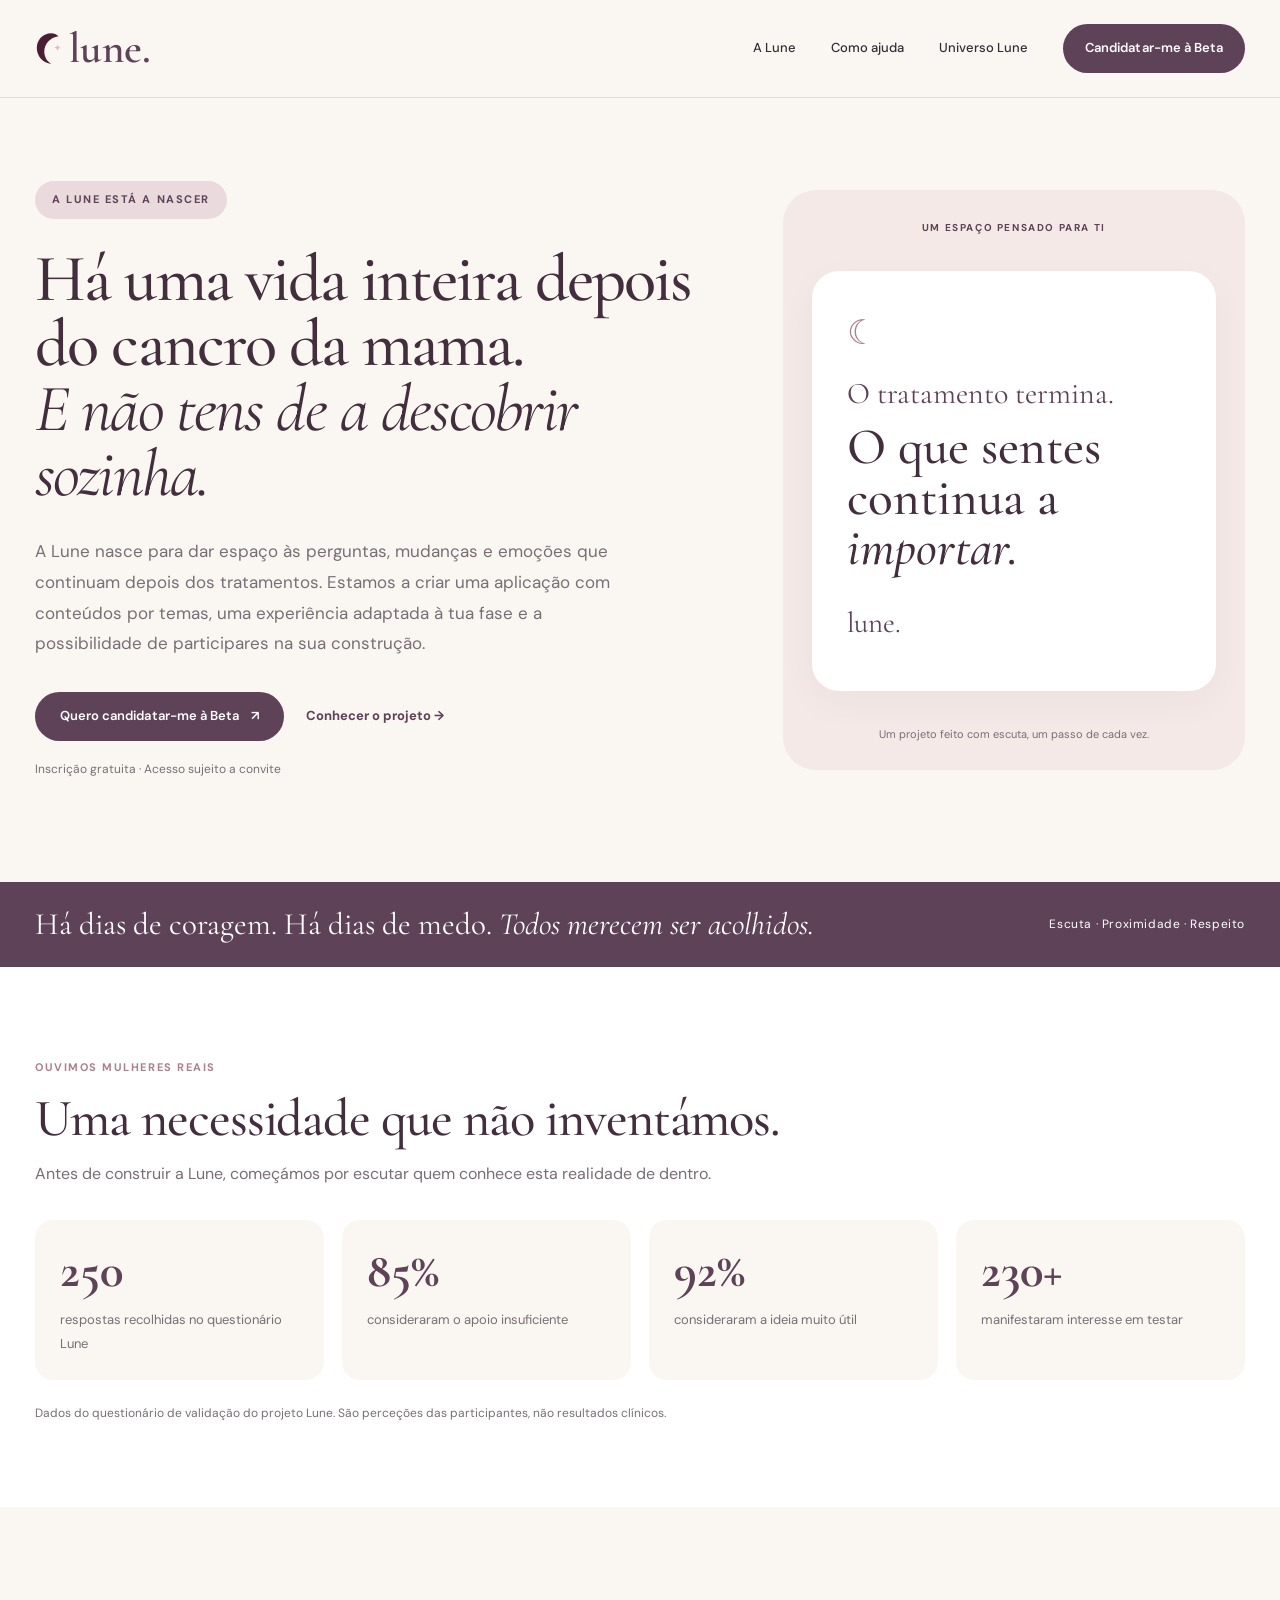
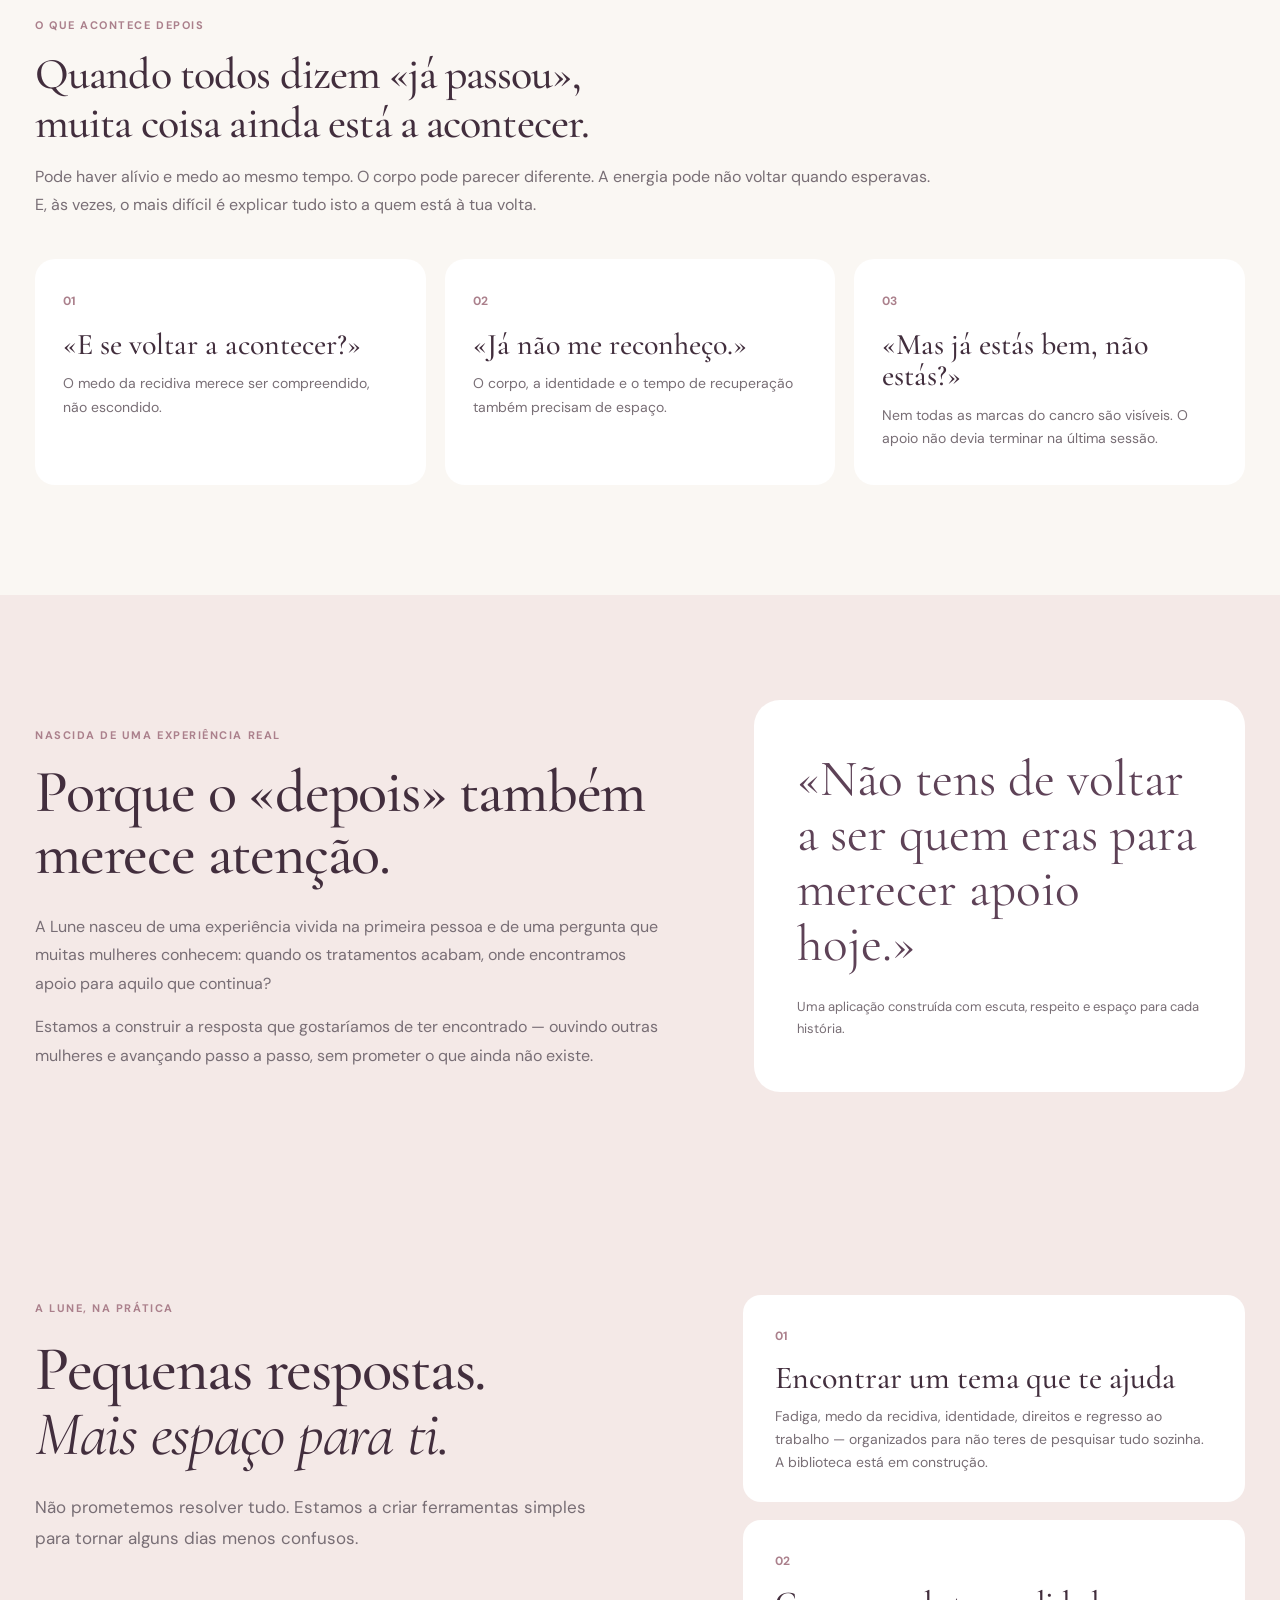
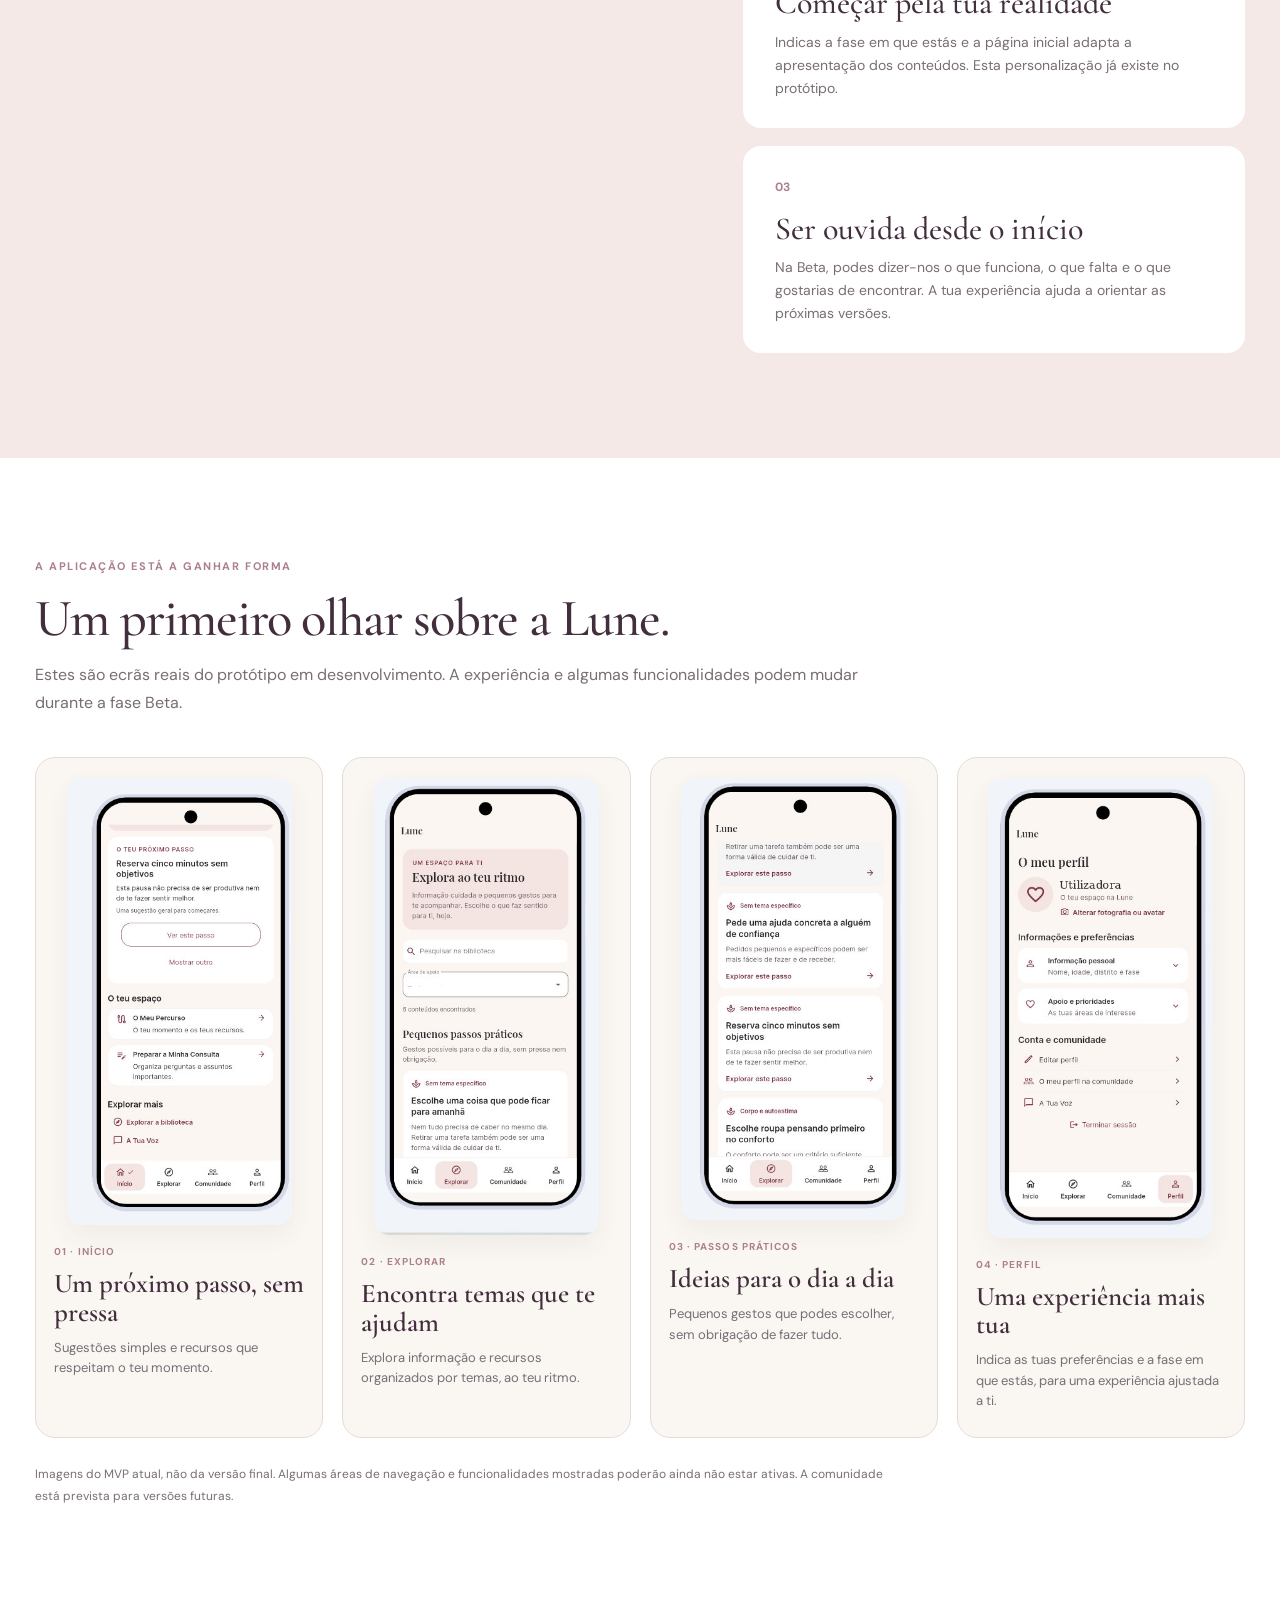
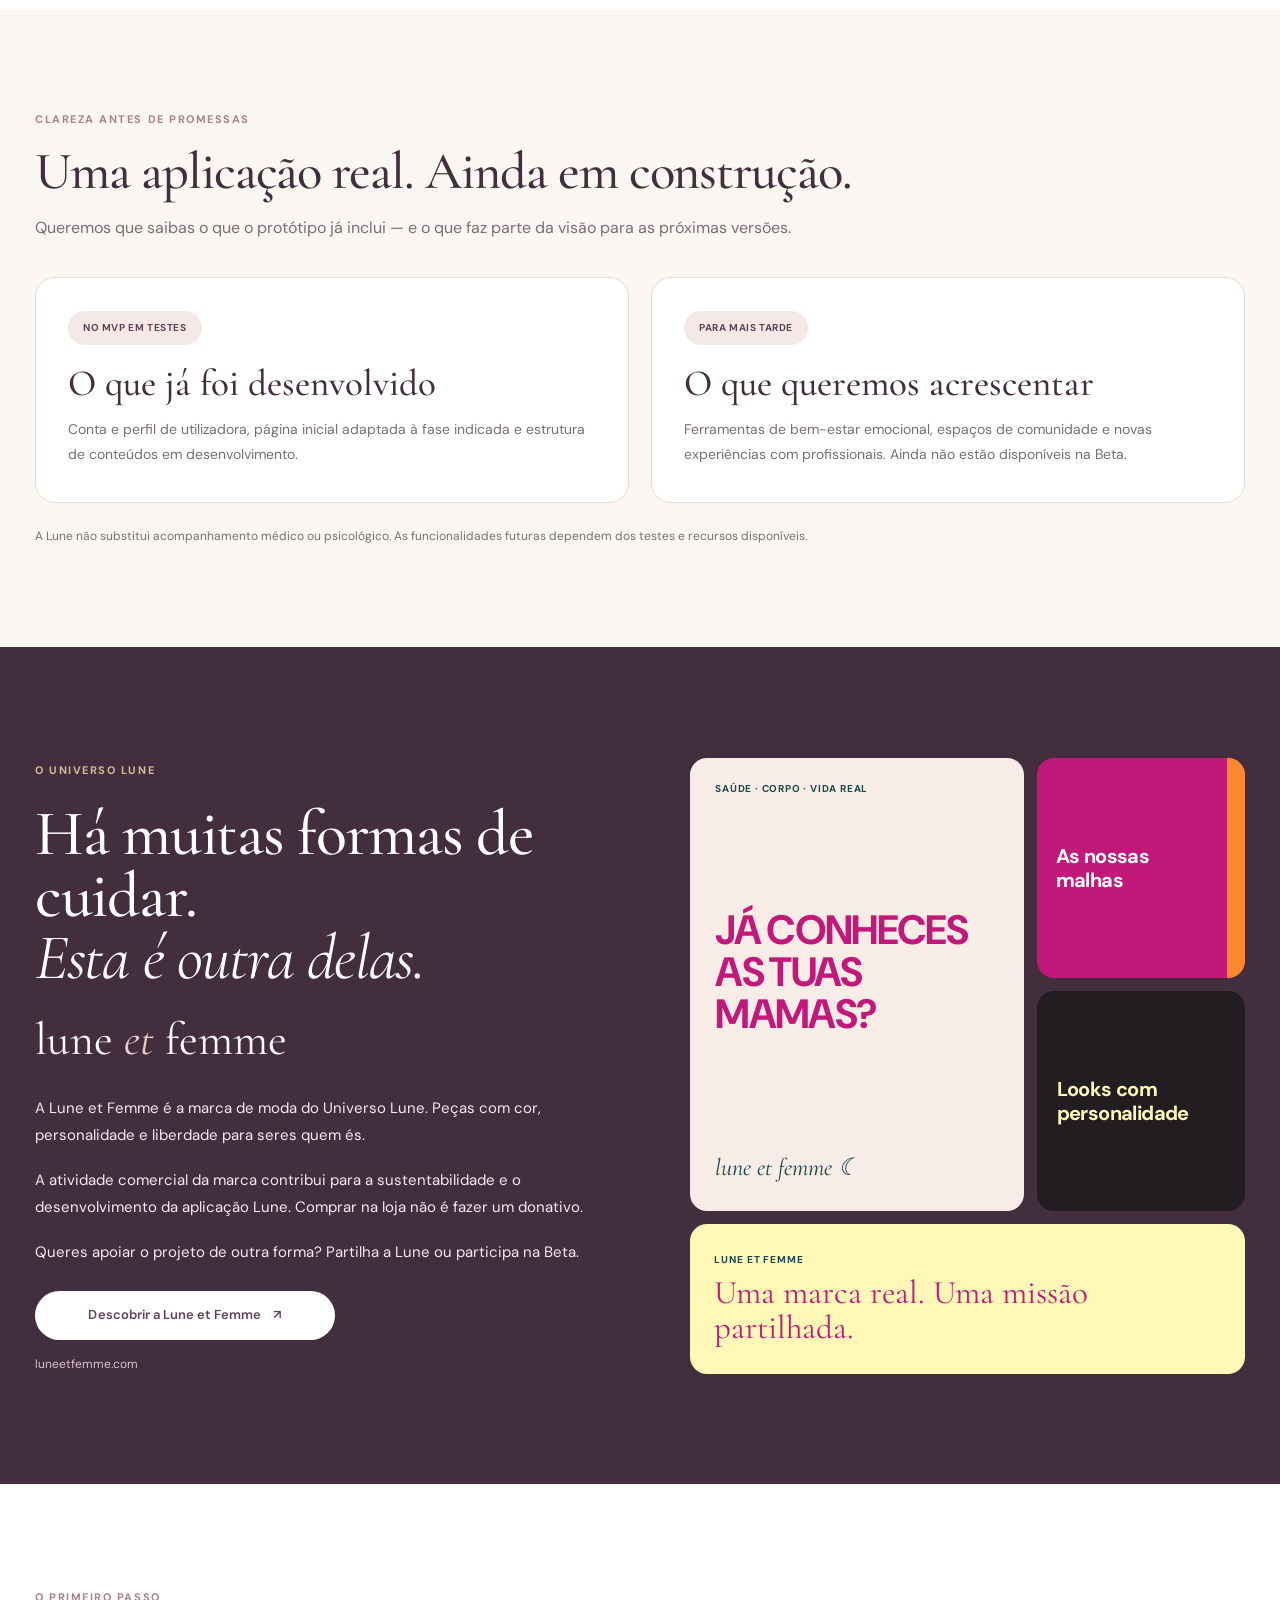
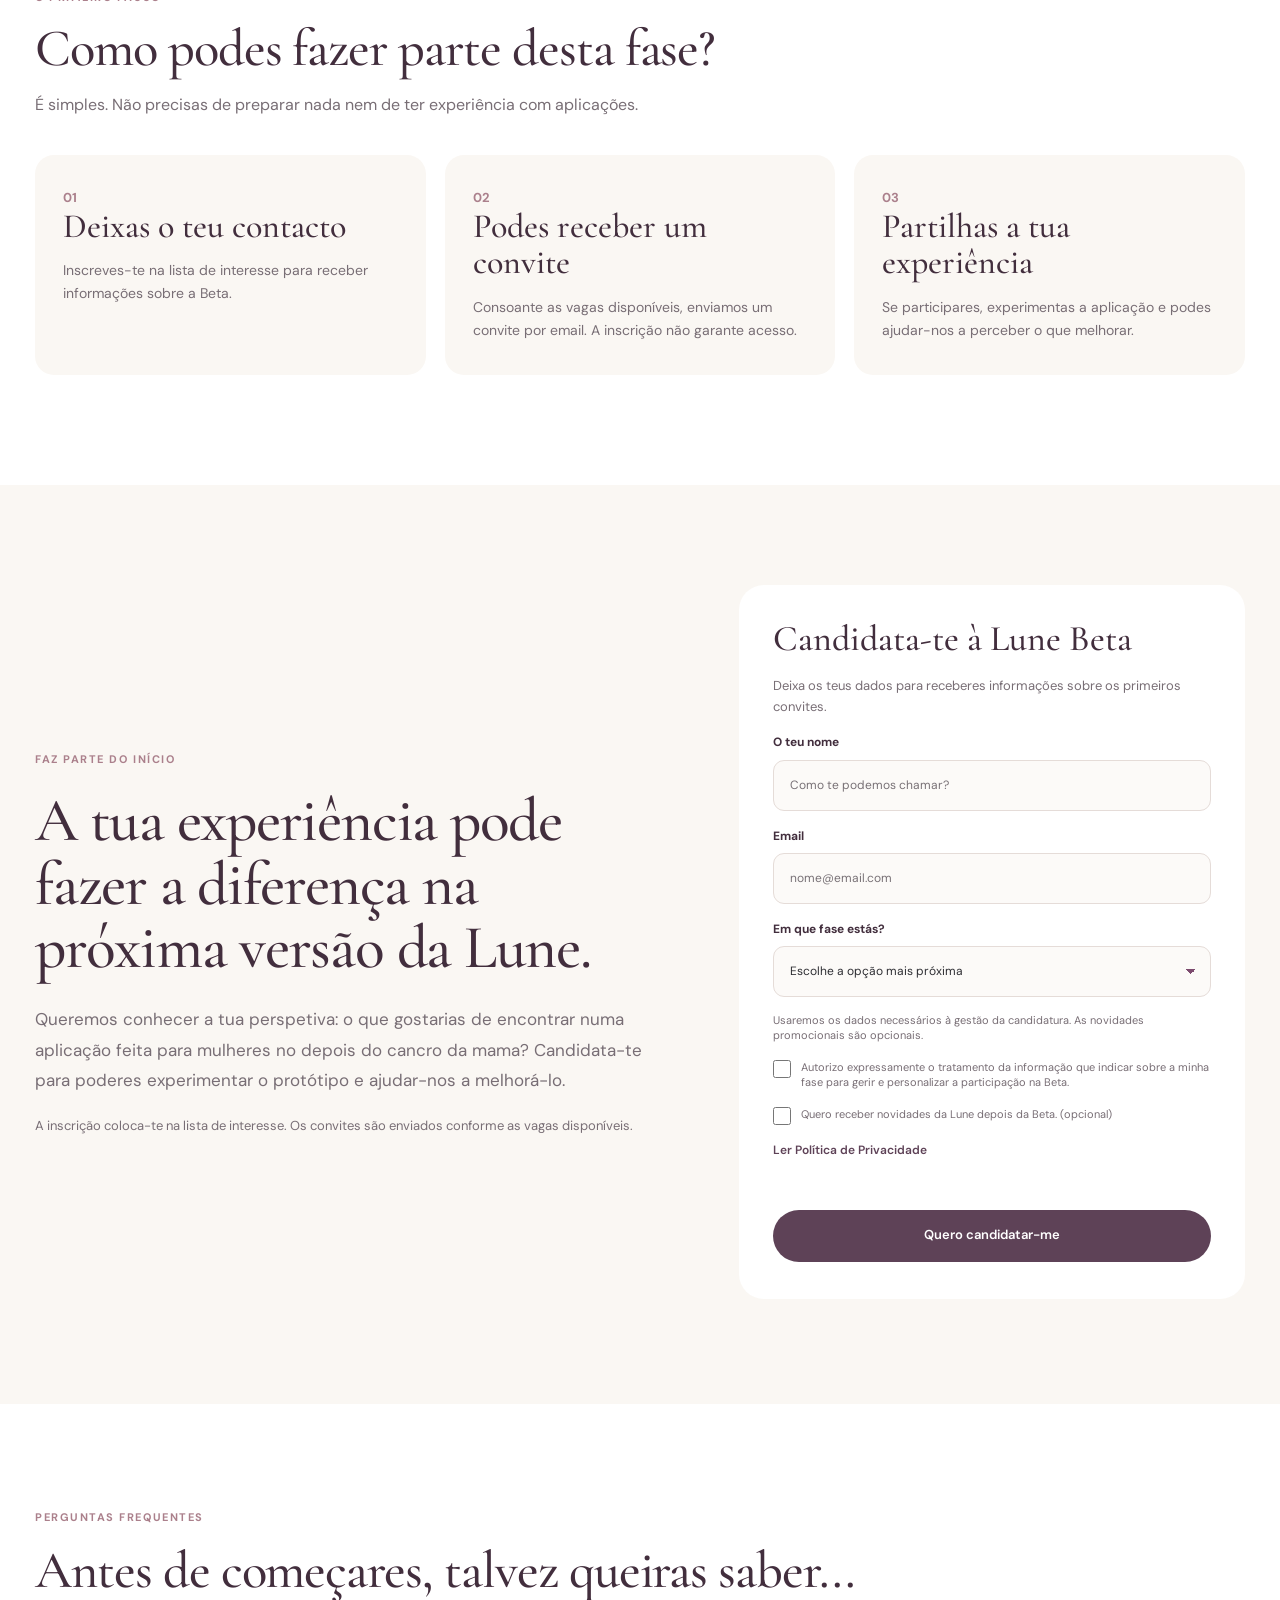
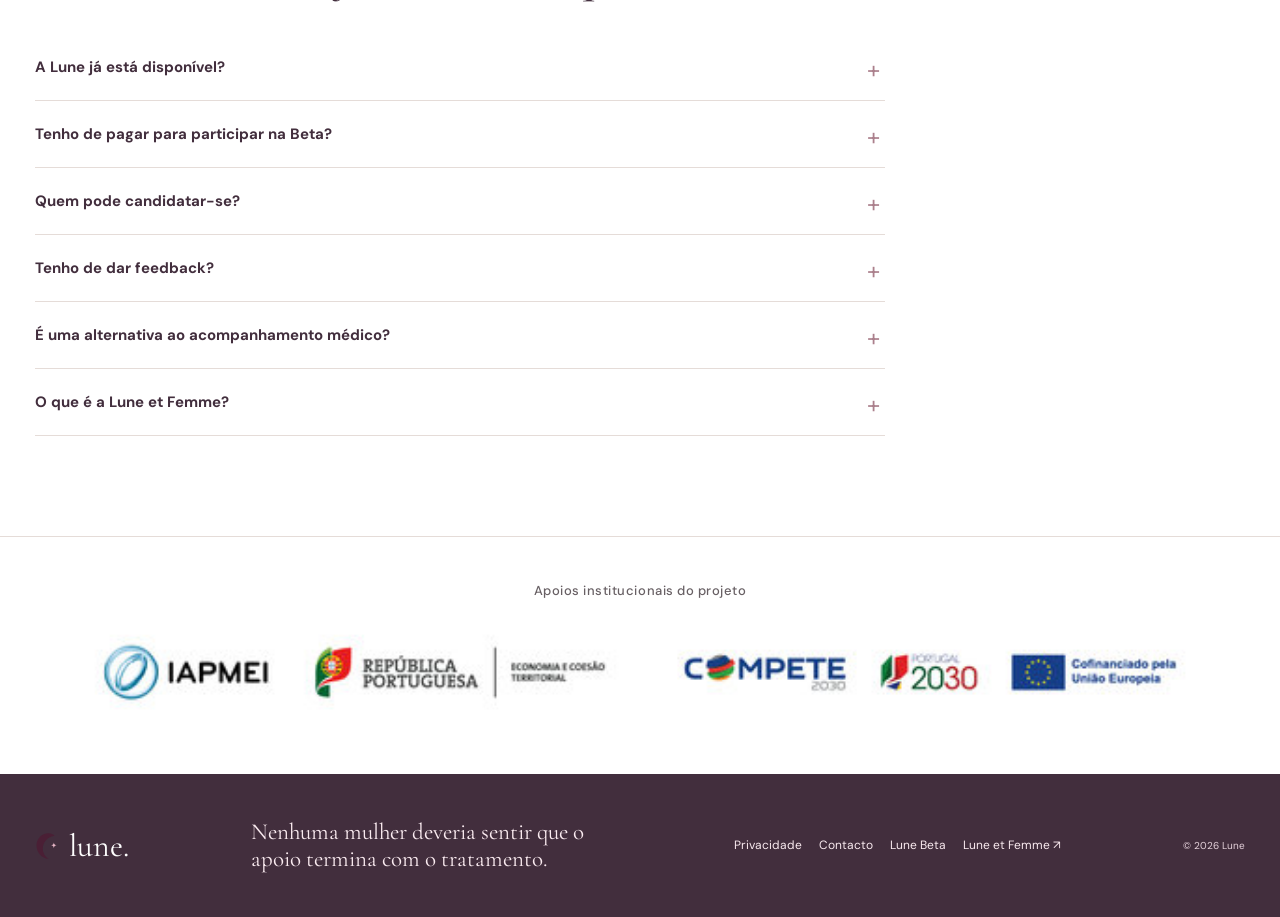
==== public/index.html @ 3cba4e3b "Refine Lune et Femme section with true photos and concise benefits" ====
<!doctype html>
<html lang="pt-PT">
<head>
  <meta charset="utf-8">
  <meta name="viewport" content="width=device-width, initial-scale=1">
  <meta name="theme-color" content="#FAF7F3">
  <title>Lune — O cuidado continua depois do cancro da mama</title>
  <meta name="description" content="A Lune está a nascer para acompanhar mulheres depois do cancro da mama. Conhece o projeto e candidata-te à Lune Beta.">
  <meta property="og:type" content="website">
  <meta property="og:title" content="Lune — Há uma vida inteira depois do cancro da mama">
  <meta property="og:description" content="Informação, apoio e uma experiência criada com mulheres para o depois dos tratamentos. Conhece a Lune Beta.">
  <link rel="icon" href="assets/logo-moon.svg" type="image/svg+xml">
  <link rel="stylesheet" href="styles.css">
  <link rel="stylesheet" href="redesign.css">
</head>
<body>
  <a class="skip-link" href="#conteudo">Saltar para o conteúdo</a>
  <header class="site-header">
    <div class="wrap header-inner">
      <a class="brand" href="#top" aria-label="Lune — início"><img src="assets/logo-moon.svg" alt=""><span>lune.</span></a>
      <nav class="nav" aria-label="Navegação principal">
        <a href="#historia" data-scroll>A Lune</a>
        <a href="#beneficios" data-scroll>Como ajuda</a>
        <a href="#universo" data-scroll>Universo Lune</a>
        <a class="btn btn-primary nav-cta" href="#beta" data-scroll>Candidatar-me à Beta</a>
      </nav>
    </div>
  </header>

  <main id="conteudo">
    <section class="hero" id="top">
      <div class="wrap hero-grid">
        <div class="hero-copy">
          <span class="eyebrow eyebrow-pill">A LUNE ESTÁ A NASCER</span>
          <h1>Há uma vida inteira depois do cancro da mama.<br><em>E não tens de a descobrir sozinha.</em></h1>
          <p class="hero-lead">A Lune nasce para dar espaço às perguntas, mudanças e emoções que continuam depois dos tratamentos. Estamos a criar uma aplicação com conteúdos por temas, uma experiência adaptada à tua fase e a possibilidade de participares na sua construção.</p>
          <div class="hero-actions">
            <a class="btn btn-primary" href="#beta" data-scroll>Quero candidatar-me à Beta <span aria-hidden="true">↗</span></a>
            <a class="text-link" href="#beneficios" data-scroll>Conhecer o projeto <span aria-hidden="true">→</span></a>
          </div>
          <p class="hero-note">Inscrição gratuita · Acesso sujeito a convite</p>
        </div>
        <div class="hero-editorial" aria-label="Composição editorial da marca Lune">
          <span class="hero-editorial-kicker">UM ESPAÇO PENSADO PARA TI</span>
          <div class="hero-editorial-paper">
            <span class="tiny-moon" aria-hidden="true">☾</span>
            <p>O tratamento termina.</p>
            <strong>O que sentes<br>continua a<br><em>importar.</em></strong>
            <span class="hero-editorial-signature">lune.</span>
          </div>
          <p class="hero-editorial-note">Um projeto feito com escuta, um passo de cada vez.</p>
        </div>
      </div>
    </section>

    <section class="editorial-band" aria-label="Mensagem Lune">
      <div class="wrap"><p>Há dias de coragem. Há dias de medo. <em>Todos merecem ser acolhidos.</em></p><span>Escuta · Proximidade · Respeito</span></div>
    </section>

    <section class="validation" aria-labelledby="validacao-title">
      <div class="wrap">
        <span class="eyebrow">OUVIMOS MULHERES REAIS</span>
        <h2 id="validacao-title" class="section-title">Uma necessidade que não inventámos.</h2>
        <p class="section-sub">Antes de construir a Lune, começámos por escutar quem conhece esta realidade de dentro.</p>
        <div class="stats">
          <div class="stat"><strong>250</strong><span>respostas recolhidas no questionário Lune</span></div>
          <div class="stat"><strong>85%</strong><span>consideraram o apoio insuficiente</span></div>
          <div class="stat"><strong>92%</strong><span>consideraram a ideia muito útil</span></div>
          <div class="stat"><strong>230+</strong><span>manifestaram interesse em testar</span></div>
        </div>
        <p class="data-note">Dados do questionário de validação do projeto Lune. São perceções das participantes, não resultados clínicos.</p>
      </div>
    </section>

    <section class="problem" aria-labelledby="problema-title">
      <div class="wrap">
        <span class="eyebrow">O QUE ACONTECE DEPOIS</span>
        <h2 id="problema-title" class="section-title">Quando todos dizem «já passou»,<br> muita coisa ainda está a acontecer.</h2>
        <p class="section-sub">Pode haver alívio e medo ao mesmo tempo. O corpo pode parecer diferente. A energia pode não voltar quando esperavas. E, às vezes, o mais difícil é explicar tudo isto a quem está à tua volta.</p>
        <div class="problem-cards">
          <article class="soft-card"><span class="card-number">01</span><h3>«E se voltar a acontecer?»</h3><p>O medo da recidiva merece ser compreendido, não escondido.</p></article>
          <article class="soft-card"><span class="card-number">02</span><h3>«Já não me reconheço.»</h3><p>O corpo, a identidade e o tempo de recuperação também precisam de espaço.</p></article>
          <article class="soft-card"><span class="card-number">03</span><h3>«Mas já estás bem, não estás?»</h3><p>Nem todas as marcas do cancro são visíveis. O apoio não devia terminar na última sessão.</p></article>
        </div>
      </div>
    </section>

    <section id="historia" class="story" aria-labelledby="historia-title">
      <div class="wrap story-grid">
        <div>
          <span class="eyebrow">NASCIDA DE UMA EXPERIÊNCIA REAL</span>
          <h2 id="historia-title">Porque o «depois» também merece atenção.</h2>
          <p>A Lune nasceu de uma experiência vivida na primeira pessoa e de uma pergunta que muitas mulheres conhecem: quando os tratamentos acabam, onde encontramos apoio para aquilo que continua?</p>
          <p>Estamos a construir a resposta que gostaríamos de ter encontrado — ouvindo outras mulheres e avançando passo a passo, sem prometer o que ainda não existe.</p>
        </div>
        <blockquote class="manifesto">«Não tens de voltar a ser quem eras para merecer apoio hoje.»<small>Uma aplicação construída com escuta, respeito e espaço para cada história.</small></blockquote>
      </div>
    </section>

    <section id="beneficios" class="features" aria-labelledby="beneficios-title">
      <div class="wrap feature-layout">
        <div class="feature-intro">
          <span class="eyebrow">A LUNE, NA PRÁTICA</span>
          <h2 id="beneficios-title">Pequenas respostas.<br><em>Mais espaço para ti.</em></h2>
          <p>Não prometemos resolver tudo. Estamos a criar ferramentas simples para tornar alguns dias menos confusos.</p>
        </div>
        <div class="feature-stack">
          <article class="benefit-card"><span>01</span><h3>Encontrar um tema que te ajuda</h3><p>Fadiga, medo da recidiva, identidade, direitos e regresso ao trabalho — organizados para não teres de pesquisar tudo sozinha. A biblioteca está em construção.</p></article>
          <article class="benefit-card"><span>02</span><h3>Começar pela tua realidade</h3><p>Indicas a fase em que estás e a página inicial adapta a apresentação dos conteúdos. Esta personalização já existe no protótipo.</p></article>
          <article class="benefit-card"><span>03</span><h3>Ser ouvida desde o início</h3><p>Na Beta, podes dizer-nos o que funciona, o que falta e o que gostarias de encontrar. A tua experiência ajuda a orientar as próximas versões.</p></article>
        </div>
      </div>
    </section>

    <section id="app-real" class="real-app" hidden aria-labelledby="app-real-title">
      <div class="wrap">
        <span class="eyebrow">POR DENTRO DA LUNE</span>
        <h2 class="section-title" id="app-real-title">Uma aplicação real, um passo de cada vez.</h2>
        <p class="section-sub">Estes ecrãs são capturas do protótipo em desenvolvimento. Algumas funcionalidades podem mudar durante a Beta.</p>
        <div class="app-shots">
          <figure class="app-shot" hidden><img data-mvp-image src="assets/mvp-home.jpg" alt="Captura real da página inicial da Lune"><figcaption>Uma página inicial adaptada à tua fase.</figcaption></figure>
          <figure class="app-shot" hidden><img data-mvp-image src="assets/mvp-conteudos.jpg" alt="Captura real da biblioteca de conteúdos da Lune"><figcaption>Temas organizados para encontrares o que precisas.</figcaption></figure>
          <figure class="app-shot" hidden><img data-mvp-image src="assets/mvp-perfil.jpg" alt="Captura real do perfil na Lune"><figcaption>O teu perfil, a tua experiência.</figcaption></figure>
        </div>
      </div>
    </section>

    <section class="roadmap" aria-labelledby="roadmap-title">
      <div class="wrap">
        <span class="eyebrow">CLAREZA ANTES DE PROMESSAS</span>
        <h2 id="roadmap-title" class="section-title">Uma aplicação real. Ainda em construção.</h2>
        <p class="section-sub">Queremos que saibas o que o protótipo já inclui — e o que faz parte da visão para as próximas versões.</p>
        <div class="roadmap-grid">
          <article class="roadmap-card"><span class="state">NO MVP EM TESTES</span><h3>O que já foi desenvolvido</h3><p>Conta e perfil de utilizadora, página inicial adaptada à fase indicada e estrutura de conteúdos em desenvolvimento.</p></article>
          <article class="roadmap-card"><span class="state">PARA MAIS TARDE</span><h3>O que queremos acrescentar</h3><p>Ferramentas de bem-estar emocional, espaços de comunidade e novas experiências com profissionais. Ainda não estão disponíveis na Beta.</p></article>
        </div>
        <p class="health-note">A Lune não substitui acompanhamento médico ou psicológico. As funcionalidades futuras dependem dos testes e recursos disponíveis.</p>
      </div>
    </section>

    <section id="universo" class="universe" aria-labelledby="universo-title">
      <div class="wrap universe-grid">
        <div class="universe-copy">
          <span class="eyebrow">O UNIVERSO LUNE</span>
          <h2 id="universo-title">Há muitas formas de cuidar.<br><em>Esta é outra delas.</em></h2>
          <p class="universe-brand">lune <i>et</i> femme</p>
          <p>A Lune et Femme é a marca de moda do Universo Lune. Peças com cor, personalidade e liberdade para seres quem és.</p>
          <p>A atividade comercial da marca contribui para a sustentabilidade e o desenvolvimento da aplicação Lune. Comprar na loja não é fazer um donativo.</p>
          <p class="universe-note">Queres apoiar o projeto de outra forma? Partilha a Lune ou participa na Beta.</p>
          <a class="btn btn-light" href="https://luneetfemme.com" target="_blank" rel="noopener noreferrer">Descobrir a Lune et Femme <span aria-hidden="true">↗</span></a>
          <span class="universe-url">luneetfemme.com</span>
        </div>
        <div class="universe-gallery" aria-label="Fotografias reais das campanhas, peças e presença física da Lune et Femme">
          <div class="femme-photo photo-main">
            <div class="photo-fallback campaign-fallback" aria-hidden="true"><small>SAÚDE · CORPO · VIDA REAL</small><strong>JÁ CONHECES<br>AS TUAS<br>MAMAS?</strong><em>lune et femme ☾</em></div>
            <img data-photo src="assets/femme-campanha.jpg" alt="Campanha editorial da Lune et Femme com jornal e mensagem de sensibilização" loading="lazy">
          </div>
          <div class="femme-photo photo-knits">
            <div class="photo-fallback knit-fallback" aria-hidden="true"><span>As nossas malhas</span></div>
            <img data-photo src="assets/femme-malhas.jpg" alt="Malhas coloridas da Lune et Femme" loading="lazy">
          </div>
          <div class="femme-photo photo-look">
            <div class="photo-fallback look-fallback" aria-hidden="true"><span>Looks com personalidade</span></div>
            <img data-photo src="assets/femme-look.jpg" alt="Look Lune et Femme com estampado zebra e cachecol rosa" loading="lazy">
          </div>
          <div class="femme-photo photo-detail">
            <div class="photo-fallback detail-fallback" aria-hidden="true"><small>LUNE ET FEMME</small><span>Uma marca real. Uma missão partilhada.</span></div>
            <img data-photo src="assets/femme-stand.jpg" alt="Stand da Lune et Femme num centro comercial, com peças de roupa expostas" loading="lazy">
          </div>
        </div>
      </div>
    </section>

    <section class="how" id="como-funciona" aria-labelledby="como-funciona-title">
      <div class="wrap">
        <span class="eyebrow">O PRIMEIRO PASSO</span>
        <h2 id="como-funciona-title" class="section-title">Como podes fazer parte desta fase?</h2>
        <p class="section-sub">É simples. Não precisas de preparar nada nem de ter experiência com aplicações.</p>
        <div class="how-grid">
          <article class="step"><span class="step-number">01</span><h3>Deixas o teu contacto</h3><p>Inscreves-te na lista de interesse para receber informações sobre a Beta.</p></article>
          <article class="step"><span class="step-number">02</span><h3>Podes receber um convite</h3><p>Consoante as vagas disponíveis, enviamos um convite por email. A inscrição não garante acesso.</p></article>
          <article class="step"><span class="step-number">03</span><h3>Partilhas a tua experiência</h3><p>Se participares, experimentas a aplicação e podes ajudar-nos a perceber o que melhorar.</p></article>
        </div>
      </div>
    </section>

    <section id="beta" class="signup" aria-labelledby="beta-title">
      <div class="wrap signup-grid">
        <div class="signup-copy">
          <span class="eyebrow">FAZ PARTE DO INÍCIO</span>
          <h2 id="beta-title">A tua experiência pode fazer a diferença na próxima versão da Lune.</h2>
          <p>Queremos conhecer a tua perspetiva: o que gostarias de encontrar numa aplicação feita para mulheres no depois do cancro da mama? Candidata-te para poderes experimentar o protótipo e ajudar-nos a melhorá-lo.</p>
          <p class="signup-disclaimer">A inscrição coloca-te na lista de interesse. Os convites são enviados conforme as vagas disponíveis.</p>
        </div>
        <form id="beta-form" class="signup-form" novalidate>
          <h3>Candidata-te à Lune Beta</h3>
          <p class="form-intro">Deixa os teus dados para receberes informações sobre os primeiros convites.</p>
          <label class="field-label">O teu nome<input class="field" type="text" name="nome" placeholder="Como te podemos chamar?" autocomplete="name" minlength="2" maxlength="120" required></label>
          <label class="field-label">Email<input class="field" type="email" name="email" placeholder="nome@email.com" autocomplete="email" maxlength="254" required></label>
          <label class="field-label">Em que fase estás?<select class="field" name="fase" required>
            <option value="" selected disabled>Escolhe a opção mais próxima</option>
            <option>Em tratamento ativo</option>
            <option>Terminei os tratamentos recentemente</option>
            <option>Em hormonoterapia / terapêutica adjuvante</option>
            <option>Em reconstrução e recuperação</option>
            <option>Em acompanhamento após os tratamentos</option>
            <option>Outra fase</option>
          </select></label>
          <input class="hp" type="text" name="website" tabindex="-1" autocomplete="off" aria-hidden="true">
          <p class="form-note">Usaremos os dados necessários à gestão da candidatura. As novidades promocionais são opcionais.</p>
          <label class="consent"><input type="checkbox" name="consentimento_dados_saude" required><span>Autorizo expressamente o tratamento da informação que indicar sobre a minha fase para gerir e personalizar a participação na Beta.</span></label>
          <label class="consent"><input type="checkbox" name="consentimento_marketing"><span>Quero receber novidades da Lune depois da Beta. (opcional)</span></label>
          <a class="privacy-link" href="privacidade.html">Ler Política de Privacidade</a>
          <div class="form-status" role="status" aria-live="polite"></div>
          <button class="btn btn-primary btn-wide" type="submit">Quero candidatar-me</button>
        </form>
      </div>
    </section>

    <section id="faq" class="faq" aria-labelledby="faq-title">
      <div class="wrap">
        <span class="eyebrow">PERGUNTAS FREQUENTES</span>
        <h2 class="section-title" id="faq-title">Antes de começares, talvez queiras saber...</h2>
        <div class="faq-list">
          <details><summary>A Lune já está disponível?</summary><p>O protótipo está em desenvolvimento e a Beta será aberta progressivamente por convite. A inscrição não dá acesso imediato.</p></details>
          <details><summary>Tenho de pagar para participar na Beta?</summary><p>Não. O acesso à fase Beta é gratuito para as participantes convidadas.</p></details>
          <details><summary>Quem pode candidatar-se?</summary><p>A Lune destina-se a mulheres adultas com experiência de cancro da mama, sobretudo durante a transição entre tratamentos, terapêuticas prolongadas e o período de recuperação.</p></details>
          <details><summary>Tenho de dar feedback?</summary><p>O feedback ajuda-nos muito, mas queremos respeitar o teu tempo e a tua energia. Vamos criar oportunidades simples para partilhares o que achas.</p></details>
          <details><summary>É uma alternativa ao acompanhamento médico?</summary><p>Não. A Lune procura oferecer informação, orientação prática e, no futuro, comunidade. Não substitui diagnóstico, tratamento ou acompanhamento médico e psicológico.</p></details>
          <details><summary>O que é a Lune et Femme?</summary><p>É uma marca de moda ligada ao Universo Lune. A sua atividade comercial ajuda a apoiar o desenvolvimento da aplicação. A compra de peças não é um donativo.</p></details>
        </div>
      </div>
    </section>

    <section class="funding" aria-label="Apoios institucionais">
      <div class="wrap"><p class="funding-label">Apoios institucionais do projeto</p>
        <div class="funding-banner"><img src="assets/portugal2030-banner.svg" alt="IAPMEI, República Portuguesa, COMPETE 2030, Portugal 2030 e União Europeia"></div>
      </div>
    </section>
  </main>
  <footer class="footer">
    <div class="wrap footer-inner">
      <a class="footer-brand" href="#top"><img src="assets/logo-moon.svg" alt=""><span>lune.</span></a>
      <span>Nenhuma mulher deveria sentir que o apoio termina com o tratamento.</span>
      <div class="footer-links"><a href="privacidade.html">Privacidade</a><a href="mailto:luneetfemme@gmail.com">Contacto</a><a href="#beta">Lune Beta</a><a href="https://luneetfemme.com" target="_blank" rel="noopener noreferrer">Lune et Femme ↗</a></div>
      <small>© 2026 Lune</small>
    </div>
  </footer>
  <script src="app.js" defer></script>
  <script src="media.js" defer></script>
</body>
</html>
---- public/styles.css ----
@import url('https://fonts.googleapis.com/css2?family=Inter:wght@400;500;600;700&family=Playfair+Display:wght@600;700&display=swap');

:root{
  --plum:#4A1F35;
  --bordeaux:#7C4A6E;
  --blush:#E7B6C6;
  --lavender:#CDB9E1;
  --sage:#A6C7BE;
  --cream:#F6F1EC;
  --charcoal:#2E2E33;
  --white:#FFFFFF;
  --soft:#FFFAF7;
  --line:#EBE3E8;
  --muted:#787176;
  --green-soft:#E5F1ED;
  --orange-soft:#F7EBDC;
  --shadow:0 18px 55px rgba(74,31,53,.08);
}

*{box-sizing:border-box}
html{scroll-behavior:smooth}
body{margin:0;font-family:'Inter',sans-serif;color:var(--charcoal);background:var(--cream);-webkit-font-smoothing:antialiased}
a{color:inherit;text-decoration:none}
button,input,select{font:inherit}
button{cursor:pointer}
img{max-width:100%;display:block}
.sr-only{position:absolute;width:1px;height:1px;padding:0;margin:-1px;overflow:hidden;clip:rect(0,0,0,0);white-space:nowrap;border:0}
.wrap{width:min(1280px,calc(100% - 40px));margin:0 auto}

.site-header{height:92px;background:var(--cream);display:flex;align-items:center;position:sticky;top:0;z-index:20;border-bottom:1px solid rgba(74,31,53,.05)}
.header-inner{display:flex;align-items:center;justify-content:space-between}
.brand{display:flex;align-items:center;gap:10px;color:var(--plum);font-family:'Playfair Display',serif;font-size:28px;font-weight:600;line-height:1}
.brand img{width:38px;height:38px}
.nav{display:flex;align-items:center;gap:28px;font-size:14px;font-weight:500}
.nav a:hover{color:var(--bordeaux)}
.btn{border:0;border-radius:999px;padding:14px 22px;font-weight:600;font-size:15px;display:inline-flex;align-items:center;justify-content:center;transition:.2s ease}
.btn-primary{background:var(--plum);color:#fff}
.btn-primary:hover{transform:translateY(-1px);background:#5a2942}
.btn-secondary{background:#fff;color:var(--plum);border:1.5px solid var(--plum)}
.btn-secondary:hover{background:#fff7fa}
.btn-wide{width:100%}

.hero{padding:54px 0 64px;background:var(--cream)}
.hero-grid{display:grid;grid-template-columns:minmax(0,600px) minmax(420px,560px);gap:60px;align-items:center}
.hero-copy{min-height:560px;display:flex;flex-direction:column;align-items:flex-start;justify-content:center;gap:22px}
.pill{display:inline-flex;background:#F1DAE3;color:var(--plum);border-radius:999px;padding:8px 14px;font-size:12px;font-weight:600;letter-spacing:.01em}
h1,h2,h3,p{margin:0}
h1,h2,h3{font-family:'Playfair Display',serif;color:var(--plum)}
.hero h1{font-size:62px;line-height:1.03;max-width:590px}
.hero-lead{font-size:18px;line-height:1.6;max-width:560px}
.hero-actions{display:flex;gap:12px;flex-wrap:wrap}
.hero-note{font-size:13px;color:var(--bordeaux)}

.app-preview{height:570px;background:#EEDEE8;border-radius:40px;position:relative;overflow:hidden}
.app-preview:before{content:"";position:absolute;width:420px;height:420px;border-radius:50%;left:115px;top:40px;background:radial-gradient(circle at 35% 35%,rgba(231,182,198,.95),rgba(205,185,225,.65) 48%,rgba(74,31,53,.12) 70%,transparent 72%)}
.app-preview:after{content:"";position:absolute;width:360px;height:360px;border-radius:50%;left:168px;top:105px;border:1px solid rgba(124,74,110,.18)}
.phone{position:absolute;left:54px;top:26px;width:270px;height:520px;border:8px solid #462536;border-radius:36px;background:#fff;z-index:2;overflow:hidden;padding:54px 14px 18px}
.phone-notch{position:absolute;top:4px;left:82px;width:90px;height:20px;border-radius:10px;background:var(--plum)}
.phone-brand{width:42px;height:42px;margin-bottom:16px}
.phone h3{font-size:26px;line-height:1.1;margin-bottom:12px}
.phone>p{font-size:13px;line-height:1.45;max-width:220px}
.phone-card{border-radius:20px;padding:15px 16px;margin-top:26px}
.phone-card.recommend{background:#F9E8EE;height:118px}
.phone-card.checkin{background:#E7EFED;height:92px;margin-top:17px}
.phone-card strong{display:block;color:var(--plum);font-size:13px;margin-bottom:12px}
.phone-card span{display:block;font-size:14px;line-height:1.35}

.validation{background:#fff;padding:54px 0}
.section-title{font-size:42px;line-height:1.12}
.validation .section-title{font-size:36px;margin-bottom:28px}
.stats{display:grid;grid-template-columns:repeat(4,1fr);gap:16px}
.stat{background:var(--soft);border-radius:20px;padding:20px}
.stat strong{font-family:'Playfair Display',serif;color:var(--plum);font-size:34px;line-height:1.05;display:block;margin-bottom:4px}
.stat span{font-size:13px;line-height:1.35}

.problem{padding:90px 0;background:var(--cream)}
.problem-grid{display:grid;grid-template-columns:minmax(0,520px) minmax(0,560px);gap:90px;align-items:start}
.problem h2{font-size:44px;line-height:1.12}
.accent-line{width:96px;height:4px;border-radius:2px;background:var(--blush);margin-top:18px}
.problem-copy{display:flex;flex-direction:column;gap:18px;font-size:18px;line-height:1.65}
.problem-copy strong{color:var(--plum);font-weight:600;line-height:1.6}

.features{padding:84px 0 90px;background:#fff}
.features .section-title{max-width:900px}
.section-sub{font-size:17px;line-height:1.5;max-width:760px;margin-top:18px}
.feature-grid{display:grid;grid-template-columns:repeat(4,1fr);gap:18px;margin-top:38px}
.feature-card{border:1px solid var(--line);border-radius:24px;padding:24px;background:#fff;min-height:225px}
.feature-icon{width:44px;height:44px;border-radius:22px;display:grid;place-items:center;margin-bottom:14px}
.feature-icon img{width:20px;height:20px}
.icon-pink{background:#F8E1E9}.icon-lilac{background:#ECE4F6}.icon-green{background:var(--green-soft)}.icon-orange{background:var(--orange-soft)}
.feature-card h3{font-family:'Inter',sans-serif;font-size:18px;line-height:1.25;margin-bottom:10px}
.feature-card p{font-size:14px;line-height:1.5}

.how{padding:84px 0;background:var(--cream)}
.how-grid{display:grid;grid-template-columns:repeat(3,1fr);gap:18px;margin-top:34px}
.step{background:#fff;border-radius:22px;padding:26px;min-height:210px}
.step-number{font-family:'Playfair Display',serif;color:var(--bordeaux);font-size:30px;font-weight:600;margin-bottom:14px}
.step h3{font-family:'Inter',sans-serif;font-size:17px;margin-bottom:9px}
.step p{font-size:14px;line-height:1.5}

.signup{background:var(--plum);padding:90px 0}
.signup-grid{display:grid;grid-template-columns:minmax(0,540px) minmax(0,520px);gap:70px;align-items:center}
.signup-copy{color:#F5E8EF;display:flex;flex-direction:column;gap:18px}
.signup-badge{display:inline-flex;align-self:flex-start;background:rgba(255,255,255,.12);color:#fff;border-radius:999px;padding:8px 14px;font-size:12px;font-weight:600}
.signup-copy h2{font-size:46px;line-height:1.1;color:#fff}
.signup-copy p{font-size:17px;line-height:1.6}
.signup-copy strong{color:var(--blush);font-size:15px;line-height:1.45}
.signup-form{background:#fff;border-radius:28px;padding:30px;display:flex;flex-direction:column;gap:14px;box-shadow:var(--shadow)}
.signup-form h3{font-size:30px;line-height:1.1}
.signup-form>.form-intro{font-size:14px;line-height:1.45}
.field{width:100%;height:52px;border:1px solid #DACFD6;border-radius:14px;padding:0 16px;background:#fff;color:var(--charcoal);outline:none}
.field:focus{border-color:var(--bordeaux);box-shadow:0 0 0 3px rgba(124,74,110,.1)}
.field::placeholder{color:var(--muted)}
select.field{appearance:none;background-image:linear-gradient(45deg,transparent 50%,#7C4A6E 50%),linear-gradient(135deg,#7C4A6E 50%,transparent 50%);background-position:calc(100% - 19px) 22px,calc(100% - 14px) 22px;background-size:5px 5px,5px 5px;background-repeat:no-repeat;padding-right:42px}
.form-note{font-size:11px;line-height:1.4;color:#665F64}
.consent{display:grid;grid-template-columns:18px 1fr;gap:10px;align-items:start;font-size:11px;line-height:1.4}
.consent input{width:18px;height:18px;margin:0;accent-color:var(--bordeaux)}
.privacy-link{font-size:11px;font-weight:600;color:var(--bordeaux)}
.form-status{font-size:13px;line-height:1.4;min-height:18px;color:#9B2546}
.hp{position:absolute!important;left:-9999px!important;width:1px!important;height:1px!important;opacity:0!important;pointer-events:none!important}

.faq{background:#fff;padding:84px 0}
.faq-list{max-width:900px;margin-top:30px}
.faq details{border-bottom:1px solid var(--line);padding:19px 0}
.faq summary{cursor:pointer;color:var(--plum);font-weight:600;list-style:none}
.faq summary::-webkit-details-marker{display:none}
.faq details p{font-size:14px;line-height:1.6;padding-top:12px;max-width:780px}

.funding{background:#fff;padding:44px 0 48px;border-top:1px solid #F0E8EC}
.funding-label{text-align:center;font-size:13px;font-weight:600;color:#686064;letter-spacing:.04em;margin-bottom:18px}
.funding-banner{max-width:1120px;width:100%;margin:0 auto;min-height:70px;display:flex;align-items:center;justify-content:center}
.funding-banner img{width:100%;height:auto;object-fit:contain}
.funding-fallback{display:none;gap:24px;flex-wrap:wrap;justify-content:center;font-weight:700;color:#555;font-size:14px}

.footer{background:var(--cream);padding:34px 0}
.footer-inner{display:flex;align-items:center;justify-content:space-between;gap:20px;font-size:12px;color:#665F64}
.footer-brand{display:flex;align-items:center;gap:8px;color:var(--plum);font-family:'Playfair Display',serif;font-size:20px}
.footer-brand img{width:28px;height:28px}
.footer-links{display:flex;gap:18px}

.legal-page{min-height:100vh;background:#fff}
.legal-header{height:86px;background:var(--cream);display:flex;align-items:center}
.legal-content{max-width:940px;margin:0 auto;padding:70px 20px 90px}
.legal-kicker{display:inline-flex;padding:8px 14px;border-radius:999px;background:#F9E8EE;color:var(--plum);font-size:11px;font-weight:600;margin-bottom:22px}
.legal-content h1{font-size:48px;line-height:1.08;margin-bottom:22px}
.legal-content>.lead{font-size:16px;line-height:1.6;margin-bottom:30px}
.legal-section{background:var(--soft);border-radius:18px;padding:22px 24px;margin:12px 0}
.legal-section h2{font-family:'Inter',sans-serif;font-size:17px;line-height:1.35;margin-bottom:9px}
.legal-section p,.legal-section li{font-size:14px;line-height:1.55}
.legal-section ul{margin:8px 0 0;padding-left:20px}
.legal-warning{border:1px solid #E7B6C6;background:#FFF7FA}

.thanks-page{min-height:100vh;background:var(--cream);display:flex;flex-direction:column}
.thanks-main{flex:1;display:grid;place-items:center;padding:70px 20px}
.thanks-card{max-width:860px;text-align:center}
.thanks-icon{width:96px;height:96px;margin:0 auto 22px}
.thanks-card h1{font-size:52px;line-height:1.08;margin-bottom:18px}
.thanks-card>.lead{font-size:18px;line-height:1.6;max-width:760px;margin:0 auto}
.thanks-steps{display:grid;grid-template-columns:repeat(3,1fr);gap:18px;margin:34px 0}
.thanks-step{background:#fff;border-radius:22px;padding:24px;text-align:left}
.thanks-step strong{font-family:'Playfair Display',serif;color:var(--bordeaux);font-size:28px;display:block;margin-bottom:8px}
.thanks-step h2{font-family:'Inter',sans-serif;font-size:16px;margin-bottom:8px}
.thanks-step p{font-size:13px;line-height:1.5}

@media (max-width:1050px){
  .hero-grid,.problem-grid,.signup-grid{grid-template-columns:1fr;gap:44px}
  .hero-copy{min-height:auto}
  .app-preview{max-width:560px;width:100%}
  .feature-grid{grid-template-columns:repeat(2,1fr)}
  .stats{grid-template-columns:repeat(2,1fr)}
  .nav a:not(.btn){display:none}
}

@media (max-width:640px){
  .wrap{width:calc(100% - 40px)}
  .site-header{height:72px}
  .brand{gap:8px;font-size:23px}
  .brand img{width:30px;height:30px}
  .nav{gap:0}
  .nav .btn{width:92px;padding:14px 18px}
  .nav .btn span.full{display:none}
  .nav .btn span.short{display:inline}
  .hero{padding:38px 0 48px}
  .hero-grid{gap:20px}
  .hero-copy{gap:20px}
  .pill{font-size:10px;padding:7px 12px}
  .hero h1{font-size:42px;line-height:1.04}
  .hero-lead{font-size:16px;line-height:1.55}
  .hero-actions{width:100%;flex-direction:column}
  .hero-actions .btn{width:100%}
  .hero-note{width:100%;text-align:center;font-size:12px}
  .app-preview{height:430px;border-radius:30px}
  .app-preview:before{width:280px;height:280px;left:100px;top:30px}
  .app-preview:after{display:none}
  .phone{left:30px;top:24px;width:205px;height:382px;border-width:6px;border-radius:28px;padding:36px 10px 12px}
  .phone-notch{display:none}
  .phone-brand{width:34px;height:34px;margin-bottom:14px}
  .phone h3{font-size:22px;margin-bottom:10px}
  .phone>p{font-size:11px;line-height:1.4;max-width:170px}
  .phone-card.recommend{height:95px;border-radius:16px;margin-top:28px;padding:12px}
  .phone-card.checkin{display:none}
  .phone-card strong{font-size:11px;margin-bottom:8px}
  .phone-card span{font-size:11px}
  .validation{padding:46px 0}
  .validation .section-title,.section-title,.problem h2{font-size:30px;line-height:1.14}
  .stats{gap:10px}
  .stat{padding:20px}
  .stat strong{font-size:34px}
  .problem{padding:60px 0}
  .problem-grid{gap:20px}
  .accent-line{display:none}
  .problem-copy{font-size:16px;line-height:1.6;gap:16px}
  .features{padding:60px 0 64px}
  .section-sub{display:none}
  .feature-grid{grid-template-columns:1fr;gap:18px;margin-top:18px}
  .feature-card{min-height:auto}
  .how{padding:60px 0 64px}
  .how-grid{grid-template-columns:1fr;gap:18px;margin-top:18px}
  .signup{padding:60px 0}
  .signup-grid{gap:32px}
  .signup-copy h2{font-size:36px}
  .signup-copy p{font-size:15px}
  .signup-form{padding:22px;border-radius:22px}
  .signup-form h3{font-size:28px}
  .faq{padding:60px 0}
  .funding{padding:30px 0 34px}
  .funding-label{font-size:11px;margin-bottom:14px}
  .footer-inner{flex-direction:column;align-items:flex-start}
  .legal-content{padding:44px 20px 60px}
  .legal-content h1{font-size:34px}
  .thanks-main{padding:54px 20px}
  .thanks-card h1{font-size:38px}
  .thanks-card>.lead{font-size:15px}
  .thanks-steps{grid-template-columns:1fr}
}
@media (min-width:641px){.nav .btn .short{display:none}}
---- public/redesign.css ----
@import url('https://fonts.googleapis.com/css2?family=Cormorant+Garamond:ital,wght@0,400;0,500;0,600;1,400;1,500&family=DM+Sans:wght@400;500;600;700&display=swap');
/* Lune beta: editorial redesign. All media filenames documented in GUIA_IMAGENS.md.
   This file intentionally overrides existing styles.css without changing legal / thank-you pages. */
:root{--l-ink:#332C36;--l-dark:#422E3D;--l-plum:#5E4257;--l-muted:#786E75;--l-rose:#AB808C;--l-cream:#FAF7F3;--l-blush:#F4E9E7;--l-line:#E5DCD8;--l-white:#fff}
html{scroll-padding-top:98px}
body{font-family:'DM Sans',sans-serif;color:var(--l-ink);background:var(--l-cream);font-size:15px;line-height:1.6}
main{overflow:hidden}h1,h2,h3{font-family:'Cormorant Garamond',Georgia,serif;font-weight:500;color:var(--l-dark)}
h1 em,h2 em{font-weight:400}h2{letter-spacing:-.02em}
.wrap{width:min(1250px,calc(100% - 70px))}
.skip-link{position:absolute;top:-90px;left:14px;background:white;color:var(--l-dark);padding:13px 19px;z-index:99}
.skip-link:focus{top:14px}
.site-header{height:98px;background:rgba(250,247,243,.97);backdrop-filter:blur(10px);border-bottom:1px solid var(--l-line)}
.header-inner{gap:20px}
.brand{font-family:'Cormorant Garamond',Georgia,serif;font-weight:600;font-size:43px;color:var(--l-plum);gap:3px}
.brand img{width:31px;height:31px}
.nav{gap:35px;font-size:13px;color:var(--l-ink)}
.nav a:not(.btn):hover,.text-link:hover{color:var(--l-rose)}
.btn{font-family:'DM Sans',sans-serif;font-size:13px;min-height:49px;padding:13px 25px;letter-spacing:.003em}
.btn-primary{background:var(--l-plum);color:white}
.btn-primary:hover{background:var(--l-dark);transform:translateY(-2px)}
.btn-light{background:#fff;color:var(--l-plum);gap:12px}
.btn-light:hover{background:#f8e9eb}
.nav .btn{padding:12px 22px;white-space:nowrap}
.eyebrow{display:inline-block;font-size:11px;font-weight:700;letter-spacing:.14em;color:var(--l-rose)}
.eyebrow-pill{padding:10px 17px;border-radius:40px;color:var(--l-plum);background:#EADADD}
.hero{background:var(--l-cream);padding:83px 0 103px}
.hero-grid{display:grid;grid-template-columns:minmax(0,1.2fr) minmax(0,.8fr);gap:54px;align-items:center}
.hero-copy{min-height:unset;gap:0;align-items:flex-start}
.hero h1{font-size:clamp(57px,5.2vw,78px);line-height:.98;letter-spacing:-.028em;max-width:790px;margin-top:27px}
.hero h1 em{font-weight:400}
.hero-lead{font-size:17px;line-height:1.8;color:var(--l-muted);max-width:600px;margin-top:30px}
.hero-actions{margin-top:33px;display:flex;align-items:center;gap:22px}
.hero-actions .btn{gap:12px}
.text-link{font-weight:700;font-size:13px;color:var(--l-plum)}
.hero-note{margin-top:19px;color:var(--l-muted);font-size:12px}
.hero-editorial{background:var(--l-blush);border-radius:33px;min-height:580px;padding:30px 29px 26px;display:flex;flex-direction:column;justify-content:space-between}
.hero-editorial-kicker{font-size:10px;font-weight:700;letter-spacing:.16em;text-align:center;color:var(--l-plum)}
.hero-editorial-paper{background:white;border-radius:27px;min-height:420px;padding:34px 35px;display:flex;flex-direction:column;justify-content:center;box-shadow:0 12px 38px rgba(75,43,56,.04)}
.hero-editorial-paper .tiny-moon{font-size:34px;color:var(--l-rose);line-height:1}
.hero-editorial-paper p{font-family:'Cormorant Garamond',Georgia,serif;color:var(--l-plum);font-size:30px;margin:20px 0 4px}
.hero-editorial-paper strong{font-family:'Cormorant Garamond',Georgia,serif;color:var(--l-dark);font-weight:500;font-size:clamp(45px,4vw,59px);line-height:.99}
.hero-editorial-signature{font-family:'Cormorant Garamond',Georgia,serif;color:var(--l-plum);font-size:29px;margin-top:26px}
.hero-editorial-note{font-size:11px;color:var(--l-muted);text-align:center}
.editorial-band{background:var(--l-plum);color:white;padding:25px 0}
.editorial-band .wrap{display:flex;align-items:center;justify-content:space-between;gap:22px}
.editorial-band p{font-family:'Cormorant Garamond',Georgia,serif;font-size:31px;line-height:1.12}
.editorial-band span{font-size:12px;letter-spacing:.05em;white-space:nowrap}
.validation{background:#fff;padding:87px 0 84px}
.section-title{font-size:clamp(40px,4.1vw,62px);line-height:1.04}
.validation .section-title{font-size:clamp(40px,4.1vw,58px);margin:14px 0}
.section-sub{margin-top:14px;color:var(--l-muted);font-size:16px;line-height:1.75;max-width:820px}
.stats{display:grid;grid-template-columns:repeat(4,minmax(0,1fr));gap:18px;margin-top:32px}
.stat{background:var(--l-cream);border-radius:18px;padding:25px;min-height:130px}
.stat strong{font-family:'Cormorant Garamond',Georgia,serif;font-size:49px;color:var(--l-plum);margin-bottom:10px}
.stat span{color:var(--l-muted);line-height:1.5;font-size:13px}
.data-note,.health-note{font-size:12px;line-height:1.7;color:var(--l-muted);margin-top:23px}
.problem{padding:105px 0 110px;background:var(--l-cream)}
.problem .section-title{margin:14px 0}
.problem .section-sub{max-width:900px}
.problem-cards{margin-top:40px;display:grid;grid-template-columns:repeat(3,minmax(0,1fr));gap:19px}
.soft-card{padding:29px 28px 35px;border-radius:20px;background:white}
.card-number{font-size:12px;font-weight:700;color:var(--l-rose)}
.soft-card h3{font-size:30px;line-height:1.06;margin-top:17px;margin-bottom:12px}
.soft-card p{font-size:14px;line-height:1.65;color:var(--l-muted)}
.story{background:var(--l-blush);padding:105px 0}
.story-grid{display:grid;grid-template-columns:1.12fr .88fr;gap:95px;align-items:center}
.story h2{font-size:clamp(49px,4.7vw,67px);line-height:1.03;margin:15px 0 28px}
.story p{font-size:16px;line-height:1.8;color:var(--l-muted);margin-top:14px}
.manifesto{margin:0;border-radius:26px;background:white;color:var(--l-plum);font-family:'Cormorant Garamond',Georgia,serif;font-size:clamp(40px,4vw,52px);line-height:1.07;padding:52px 43px}
.manifesto small{font-size:13px;font-family:'DM Sans',sans-serif;line-height:1.7;color:var(--l-muted);display:block;margin-top:24px}
.features{background:var(--l-blush);padding:98px 0 105px}
.feature-layout{display:grid;grid-template-columns:1.1fr .9fr;gap:95px;align-items:start}
.feature-intro{position:sticky;top:140px}
.feature-intro h2{font-size:clamp(50px,4.9vw,70px);line-height:1.04;margin:18px 0 25px}
.feature-intro p{font-size:17px;line-height:1.8;color:var(--l-muted);max-width:570px}
.feature-stack{display:flex;flex-direction:column;gap:18px}
.benefit-card{background:white;padding:28px 32px;border-radius:18px}
.benefit-card>span{font-size:12px;color:var(--l-rose);font-weight:700}
.benefit-card h3{font-size:32px;line-height:1.07;margin:14px 0 10px}
.benefit-card p{font-size:14px;line-height:1.65;color:var(--l-muted)}
.roadmap{padding:97px 0 100px;background:var(--l-cream)}
.roadmap .section-title{margin-top:15px}
.roadmap-grid{display:grid;grid-template-columns:repeat(2,minmax(0,1fr));gap:22px;margin-top:35px}
.roadmap-card{background:white;border:1px solid var(--l-line);border-radius:20px;padding:33px 32px 36px}
.state{display:inline-block;background:var(--l-blush);border-radius:30px;padding:9px 15px;font-size:10px;font-weight:700;letter-spacing:.06em;color:var(--l-plum)}
.roadmap-card h3{font-size:37px;line-height:1.12;margin:18px 0 13px}
.roadmap-card p{font-size:14px;line-height:1.75;color:var(--l-muted)}
.real-app{padding:90px 0;background:#fff}
.real-app[hidden]{display:none!important}
.real-app .section-title{margin-top:13px}
.app-shots{display:grid;grid-template-columns:repeat(3,minmax(0,1fr));gap:20px;margin-top:35px}
.app-shot[hidden]{display:none!important}
.app-shot{background:var(--l-cream);border-radius:18px;padding:25px;text-align:center;margin:0}
.app-shot img{height:370px;max-width:100%;width:auto;border-radius:17px;margin:0 auto 20px;object-fit:contain;box-shadow:0 10px 30px rgba(0,0,0,.12)}
.app-shot figcaption{font-size:13px;color:var(--l-muted)}
.universe{background:var(--l-dark);padding:110px 0;color:white}
.universe-grid{display:grid;grid-template-columns:1fr .94fr;gap:65px;align-items:center}
.universe .eyebrow{color:#D7BA9A}
.universe h2{color:white;font-size:clamp(53px,5vw,72px);line-height:.97;margin:22px 0 23px}
.universe-brand{font-family:'Cormorant Garamond',Georgia,serif;font-size:46px;color:white;line-height:1.2;margin-bottom:28px}
.universe-brand i{color:#EBC8C9}
.universe-copy>p:not(.universe-brand){font-size:15px;line-height:1.8;margin-bottom:18px;color:#F7EAF0}
.universe-copy .universe-note{font-size:13px}
.universe .btn{margin-top:7px;min-width:300px}
.universe-url{display:block;margin-top:15px;color:#D9C3CD;font-size:12px}
.universe-gallery{display:grid;grid-template-columns:1.6fr 1fr;grid-template-rows:220px 220px 150px;gap:13px}
.femme-photo{position:relative;overflow:hidden;border-radius:17px;min-height:0}
.femme-photo img{display:none;width:100%;height:100%;object-fit:cover;position:absolute;inset:0;z-index:2}
.femme-photo.has-image img{display:block}
.photo-fallback{position:absolute;inset:0;display:flex;flex-direction:column;justify-content:center}
.femme-photo.has-image .photo-fallback{display:none}
.photo-main{grid-column:1;grid-row:1/span 2}
.photo-knits{grid-column:2;grid-row:1}
.photo-look{grid-column:2;grid-row:2}
.photo-detail{grid-column:1/-1;grid-row:3}
.campaign-fallback{background:#F8EDE6;padding:23px 25px;justify-content:space-between}
.campaign-fallback small{color:#15484C;font-size:10px;font-weight:700;letter-spacing:.08em}
.campaign-fallback strong{font-family:'DM Sans',sans-serif;color:#C2187A;font-size:clamp(27px,3.2vw,49px);line-height:1.02;font-weight:700;letter-spacing:-.04em}
.campaign-fallback em{font-family:'Cormorant Garamond',Georgia,serif;color:#15484C;font-size:24px}
.knit-fallback{background:#C2187A;color:#fff;padding:21px 19px;border-right:18px solid #FC8A2D}
.knit-fallback span,.look-fallback span{font-size:20px;line-height:1.2;font-weight:700;letter-spacing:-.03em}
.look-fallback{background:#211D20;color:#FFF8B6;padding:20px}
.detail-fallback{background:#FFF8B6;color:#C2187A;padding:19px 24px}
.detail-fallback small{font-size:10px;letter-spacing:.09em;font-weight:700;color:#15484C}
.detail-fallback span{font-family:'Cormorant Garamond',Georgia,serif;font-size:33px;line-height:1.07;margin-top:7px}
.how{padding:100px 0 110px;background:#fff}
.how .section-title{margin-top:14px}
.how-grid{display:grid;grid-template-columns:repeat(3,minmax(0,1fr));gap:19px;margin-top:36px}
.step{background:var(--l-cream);border-radius:19px;padding:30px 28px;min-height:220px}
.step-number{font-family:'DM Sans',sans-serif;font-size:13px;font-weight:700;color:var(--l-rose);margin-bottom:20px}
.step h3{font-family:'Cormorant Garamond',Georgia,serif;font-size:34px;line-height:1.07;margin-bottom:14px}
.step p{font-size:14px;color:var(--l-muted);line-height:1.65}
.signup{background:var(--l-cream);padding:100px 0 105px}
.signup-grid{grid-template-columns:minmax(0,1.1fr) minmax(0,.9fr);gap:85px}
.signup-copy{color:var(--l-muted);display:block}
.signup-copy .eyebrow{color:var(--l-rose)}
.signup-copy h2{color:var(--l-dark);font-size:clamp(54px,4.8vw,71px);line-height:1.03;margin:19px 0 25px}
.signup-copy>p{color:var(--l-muted);font-size:17px;line-height:1.8}
.signup-copy .signup-disclaimer{font-size:13px;margin-top:18px}
.signup-form{padding:34px 34px 37px;border-radius:25px;gap:16px;box-shadow:none}
.signup-form h3{font-size:36px;font-weight:500}
.signup-form .form-intro{color:var(--l-muted);font-size:13px;line-height:1.65}
.field-label{font-size:12px;font-weight:700;color:var(--l-dark);display:block}
.field-label .field{margin-top:7px;font-weight:400}
.field{background:#FCFAF8;border:1px solid var(--l-line);border-radius:11px;height:51px}
.field:focus{border-color:var(--l-plum);box-shadow:0 0 0 3px rgba(94,66,87,.12)}
.consent{font-size:11px;color:var(--l-muted)}
.consent input{accent-color:var(--l-plum)}
.form-note{font-size:11px;color:var(--l-muted)}
.privacy-link{color:var(--l-plum);font-size:12px}
.signup-form .btn{min-height:52px}
.faq{padding:100px 0;background:white}
.faq .section-title{margin-top:16px}
.faq-list{max-width:850px;margin-top:36px}
.faq details{border-bottom:1px solid var(--l-line);padding:21px 0}
.faq summary{font-size:15px;color:var(--l-dark);font-weight:700;list-style:none;position:relative;padding-right:36px}
.faq summary:after{content:'+';position:absolute;right:5px;top:-4px;color:var(--l-rose);font-size:24px;font-weight:400}
.faq details[open] summary:after{content:'−'}
.faq details p{font-size:14px;color:var(--l-muted);line-height:1.8}
.funding{border:0;border-top:1px solid var(--l-line);background:#fff}
.funding-label{font-weight:500}
.footer{background:var(--l-dark);padding:45px 0}
.footer-inner{display:flex;align-items:center;justify-content:space-between;gap:22px;color:#FAEBF0;flex-wrap:wrap}
.footer-brand{font-family:'Cormorant Garamond',Georgia,serif;color:white;font-size:32px}
.footer-brand img{width:26px;height:26px}
.footer-inner>span{font-family:'Cormorant Garamond',Georgia,serif;font-size:23px;max-width:360px;line-height:1.15}
.footer-links{font-size:12px;display:flex;gap:17px}
.footer small{font-size:10px;color:#E7D4DD}
@media(max-width:1090px){
  .wrap{width:min(100% - 54px,960px)}
  .hero-grid{gap:34px;grid-template-columns:1.03fr .97fr}
  .hero h1{font-size:58px}
  .hero-editorial{min-height:505px}
  .hero-editorial-paper{min-height:354px}
  .hero-editorial-paper strong{font-size:44px}
  .story-grid,.feature-layout{gap:42px}
  .universe-grid{gap:35px}
  .universe h2{font-size:56px}
  .universe-gallery{grid-template-rows:195px 195px 128px}
  .campaign-fallback strong{font-size:35px}
  .signup-grid{gap:45px}
}
@media(max-width:780px){
  .wrap{width:calc(100% - 42px)}
  .site-header{height:75px}
  .brand{font-size:35px}
  .nav a:not(.btn){display:none}
  .nav .btn{font-size:12px;padding:10px 15px;min-height:43px}
  .hero{padding:67px 0}
  .hero-grid,.story-grid,.feature-layout,.universe-grid,.signup-grid{grid-template-columns:1fr}
  .hero-copy{max-width:710px}
  .hero h1{font-size:clamp(46px,9vw,67px)}
  .hero-editorial{min-height:430px;max-width:550px;width:100%;justify-self:center}
  .hero-editorial-paper{min-height:295px}
  .editorial-band .wrap{flex-wrap:wrap;gap:8px}
  .editorial-band p{font-size:28px}
  .editorial-band span{font-size:11px}
  .stats{grid-template-columns:repeat(2,minmax(0,1fr))}
  .problem-cards,.how-grid{grid-template-columns:1fr}
  .feature-intro{position:static}
  .feature-stack{gap:13px}
  .manifesto{max-width:630px}
  .universe-gallery{max-width:570px;width:100%;margin:15px auto 0;grid-template-rows:210px 210px 132px}
  .universe .btn{min-width:0}
  .roadmap-grid{grid-template-columns:1fr}
  .signup-copy h2{max-width:700px}
  .app-shots{grid-template-columns:repeat(2,minmax(0,1fr))}
  .footer-inner{align-items:flex-start}
}
@media(max-width:520px){
  .wrap{width:calc(100% - 38px)}
  html{scroll-padding-top:76px}
  .brand{font-size:32px}
  .brand img{width:27px;height:27px}
  .nav .btn{font-size:11px;padding:9px 12px;min-height:42px}
  .hero{padding:53px 0 55px}
  .hero h1{font-size:46px;line-height:1}
  .hero-lead{font-size:15px;line-height:1.78;margin-top:24px}
  .hero-actions{margin-top:26px;display:flex;flex-direction:column;align-items:stretch;width:100%}
  .hero-actions .btn{width:100%;justify-content:center}
  .text-link{text-align:center}
  .hero-note{text-align:center;width:100%}
  .hero-editorial{min-height:397px;padding:18px;border-radius:25px}
  .hero-editorial-paper{padding:26px;min-height:282px}
  .hero-editorial-paper p{font-size:26px}
  .hero-editorial-paper strong{font-size:48px}
  .hero-editorial-note{font-size:10px}
  .editorial-band{padding:27px 0}
  .editorial-band p{font-size:28px}
  .validation,.problem,.story,.features,.roadmap,.universe,.how,.signup,.faq{padding:72px 0 76px}
  .section-title,.validation .section-title{font-size:43px}
  .section-sub{font-size:14px;margin-top:16px;line-height:1.75;display:block}
  .stats{gap:10px;margin-top:26px}
  .stat{padding:16px;min-height:115px}
  .stat strong{font-size:41px}
  .stat span{font-size:12px}
  .problem-cards{margin-top:26px}
  .soft-card{padding:25px}
  .soft-card h3{font-size:30px}
  .story h2,.feature-intro h2,.signup-copy h2,.universe h2{font-size:49px}
  .story p,.signup-copy>p{font-size:15px}
  .manifesto{padding:30px 25px;font-size:42px}
  .feature-intro p{font-size:15px}
  .feature-stack{margin-top:16px}
  .benefit-card{padding:25px}
  .benefit-card h3{font-size:32px}
  .roadmap-card{padding:26px}
  .roadmap-card h3{font-size:32px}
  .universe-brand{font-size:42px}
  .universe-copy>p:not(.universe-brand){font-size:14px}
  .universe .btn{width:100%}
  .universe-gallery{grid-template-columns:1fr 1fr;grid-template-rows:405px 155px 140px;gap:11px}
  .photo-main{grid-column:1/-1;grid-row:1}
  .photo-knits{grid-column:1;grid-row:2}
  .photo-look{grid-column:2;grid-row:2}
  .photo-detail{grid-column:1/-1;grid-row:3}
  .campaign-fallback{padding:18px}
  .campaign-fallback strong{font-size:48px}
  .campaign-fallback em{font-size:20px}
  .knit-fallback,.look-fallback{padding:12px}
  .knit-fallback span,.look-fallback span{font-size:14px}
  .detail-fallback{padding:17px}
  .detail-fallback span{font-size:27px}
  .step{padding:26px;min-height:auto}
  .step h3{font-size:32px}
  .signup-form{padding:24px 21px}
  .signup-form h3{font-size:33px}
  .faq .section-title{font-size:40px}
  .faq summary{font-size:14px}
  .app-shots{grid-template-columns:1fr}
  .footer-inner{flex-direction:column;align-items:flex-start}
  .footer-inner>span{font-size:25px}
}
@media(prefers-reduced-motion:reduce){html{scroll-behavior:auto!important}.btn{transition:none!important}}

/* Responsive fixes when layered on the legacy stylesheet */
@media(max-width:980px){
  .hero-grid{grid-template-columns:1fr}
  .hero-editorial{width:100%;max-width:560px}
}
@media(max-width:780px){
  .section-sub{display:block}
  .nav .btn{white-space:normal;text-align:center}
}


/* Four authentic MVP screenshots: responsive card gallery */
.real-app{background:#fff;padding:95px 0 102px}
.real-app .section-title{margin-top:15px;max-width:820px}
.real-app .section-sub{max-width:850px}
.real-app .app-shots{display:grid;grid-template-columns:repeat(4,minmax(0,1fr));gap:19px;margin-top:40px;align-items:stretch}
.real-app .app-shot{background:var(--l-cream);border:1px solid var(--l-line);border-radius:20px;padding:20px 18px 25px;display:flex;flex-direction:column;margin:0;text-align:left;min-width:0;overflow:hidden}
.real-app .app-shot[hidden]{display:none!important}
.real-app .app-shot img{width:100%;max-width:225px;max-height:none;height:auto;aspect-ratio:auto;object-fit:contain;border-radius:15px;margin:0 auto 19px;box-shadow:0 10px 24px rgba(70,43,54,.06)}
.real-app .app-shot figcaption{display:flex;flex-direction:column;gap:10px;color:var(--l-muted);font-size:13px;line-height:1.6}
.real-app .shot-category{font-size:10px;letter-spacing:.11em;color:var(--l-rose);font-weight:700}
.real-app .shot-heading{font-family:'Cormorant Garamond',Georgia,serif;font-size:27px;line-height:1.06;color:var(--l-dark);font-weight:600}
.real-app .shot-description{font-size:13px;color:var(--l-muted);line-height:1.6}
.real-app .app-preview-note{font-size:12px;color:var(--l-muted);max-width:850px;line-height:1.8;margin-top:26px}
@media(max-width:1030px){.real-app .app-shots{grid-template-columns:repeat(2,minmax(0,1fr))}.real-app .app-shot{align-items:center}.real-app .app-shot figcaption{align-self:stretch}}
@media(max-width:620px){
  .real-app{padding:74px 0 78px}
  .real-app .app-shots{display:flex;flex-direction:row;gap:13px;overflow-x:auto;overflow-y:hidden;padding:2px 1px 20px;margin-top:28px;scroll-snap-type:x mandatory;overscroll-behavior-x:contain;-webkit-overflow-scrolling:touch}
  .real-app .app-shot{flex:0 0 min(76vw,310px);scroll-snap-align:start;padding:18px}
  .real-app .app-shot img{width:100%;max-width:200px}
  .real-app .app-preview-note{margin-top:14px}
  .real-app .section-title{font-size:44px}
}
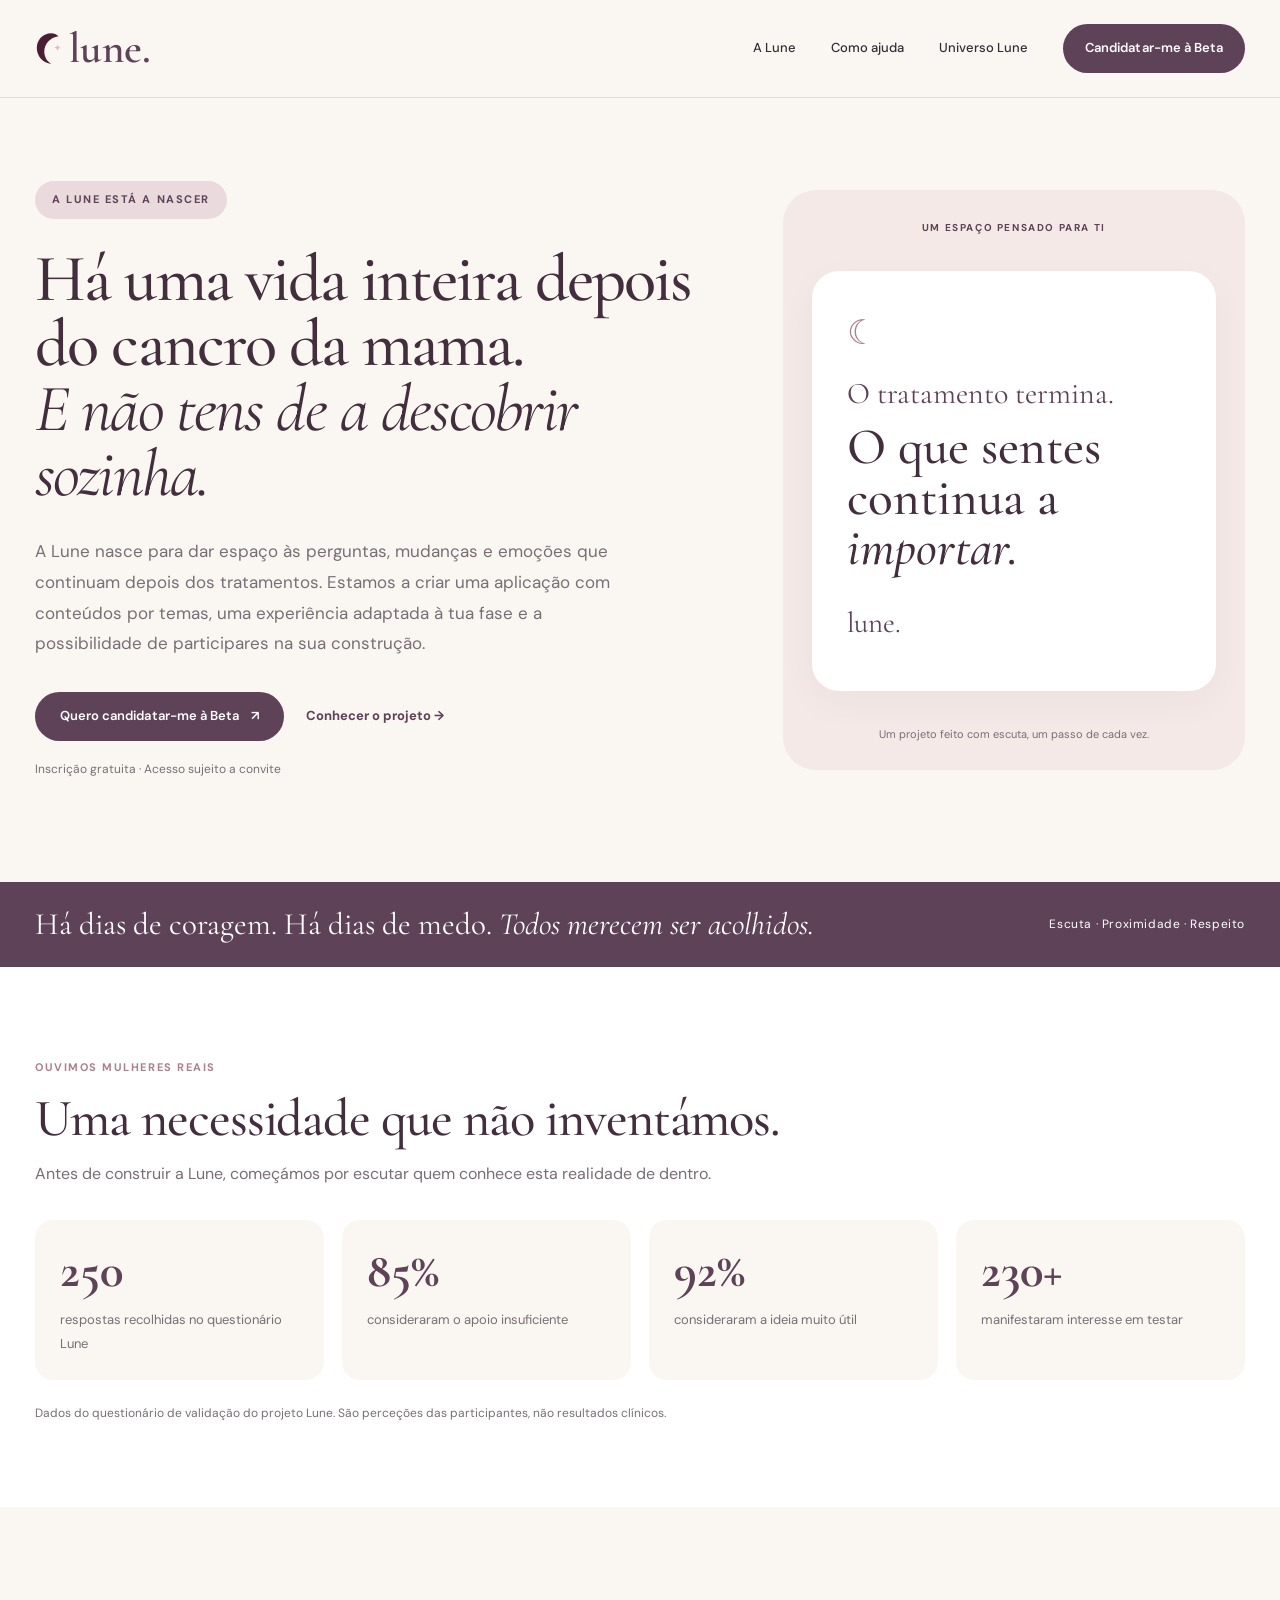
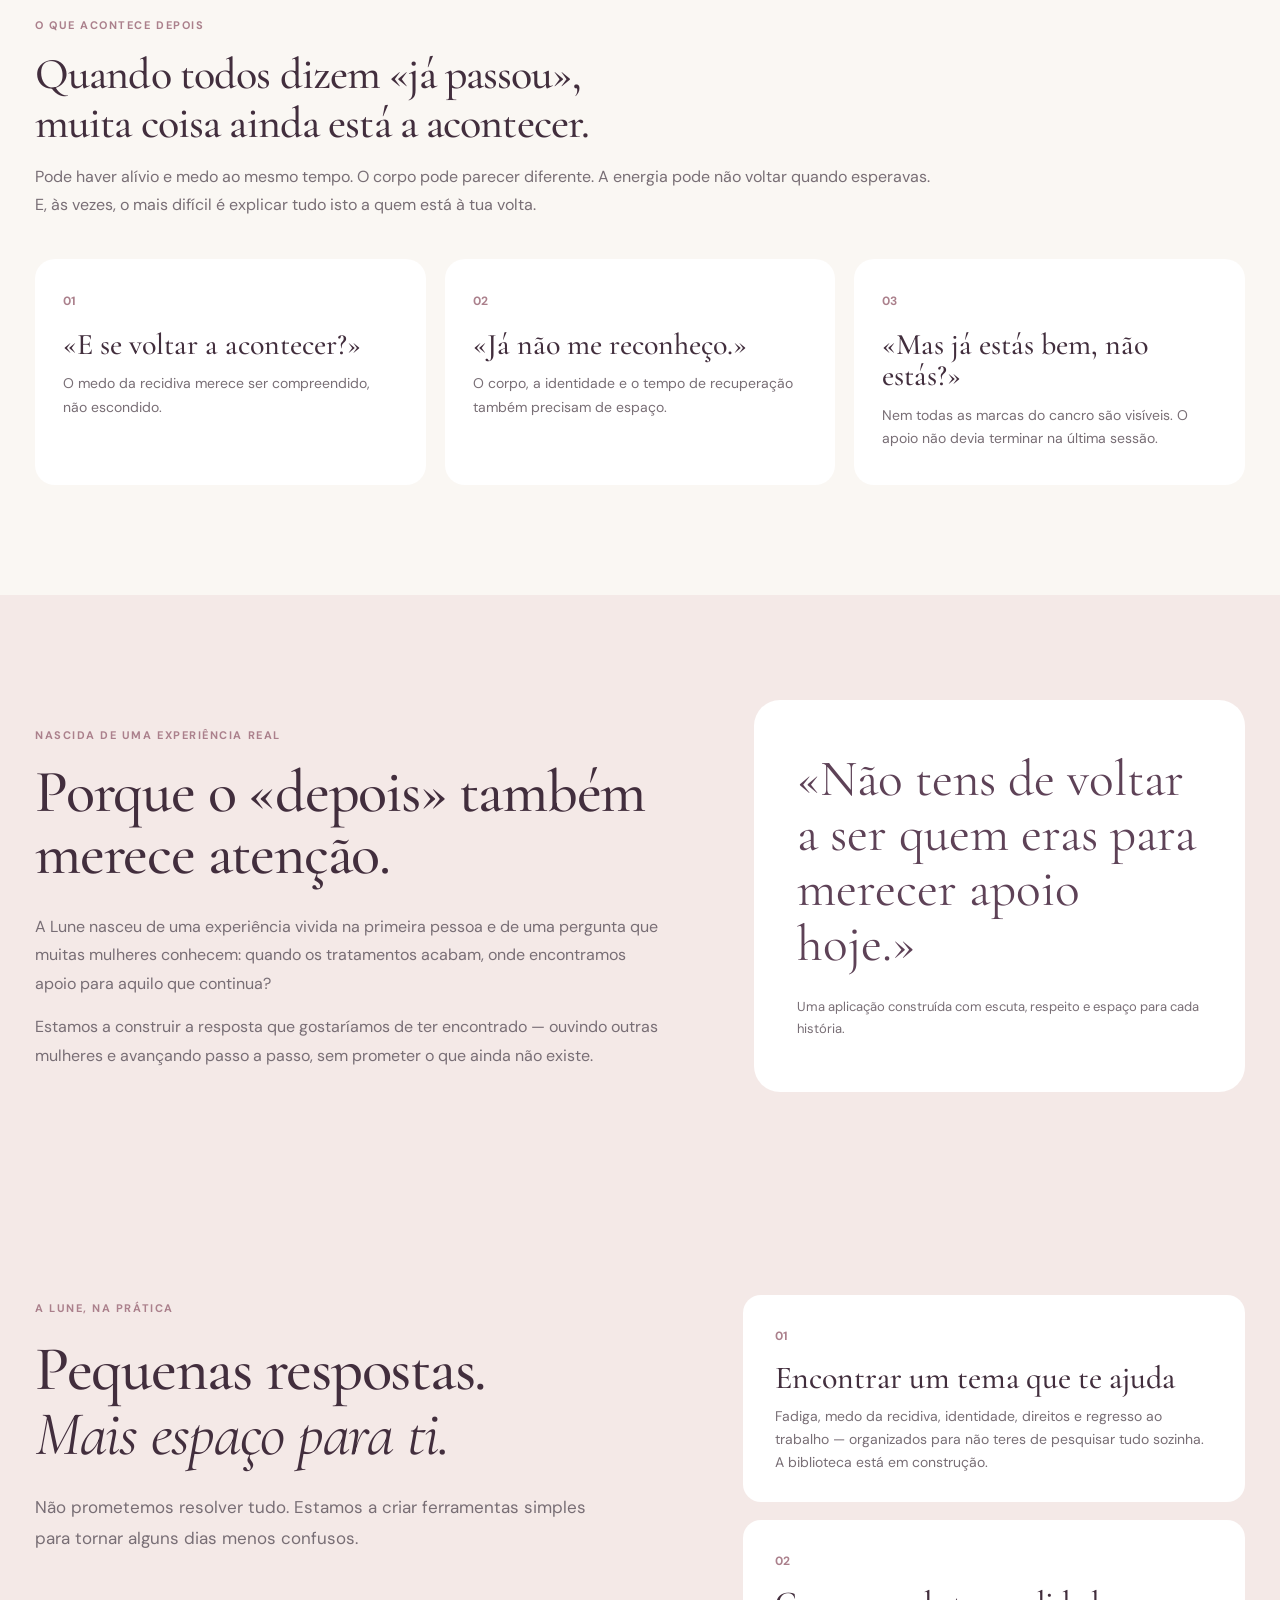
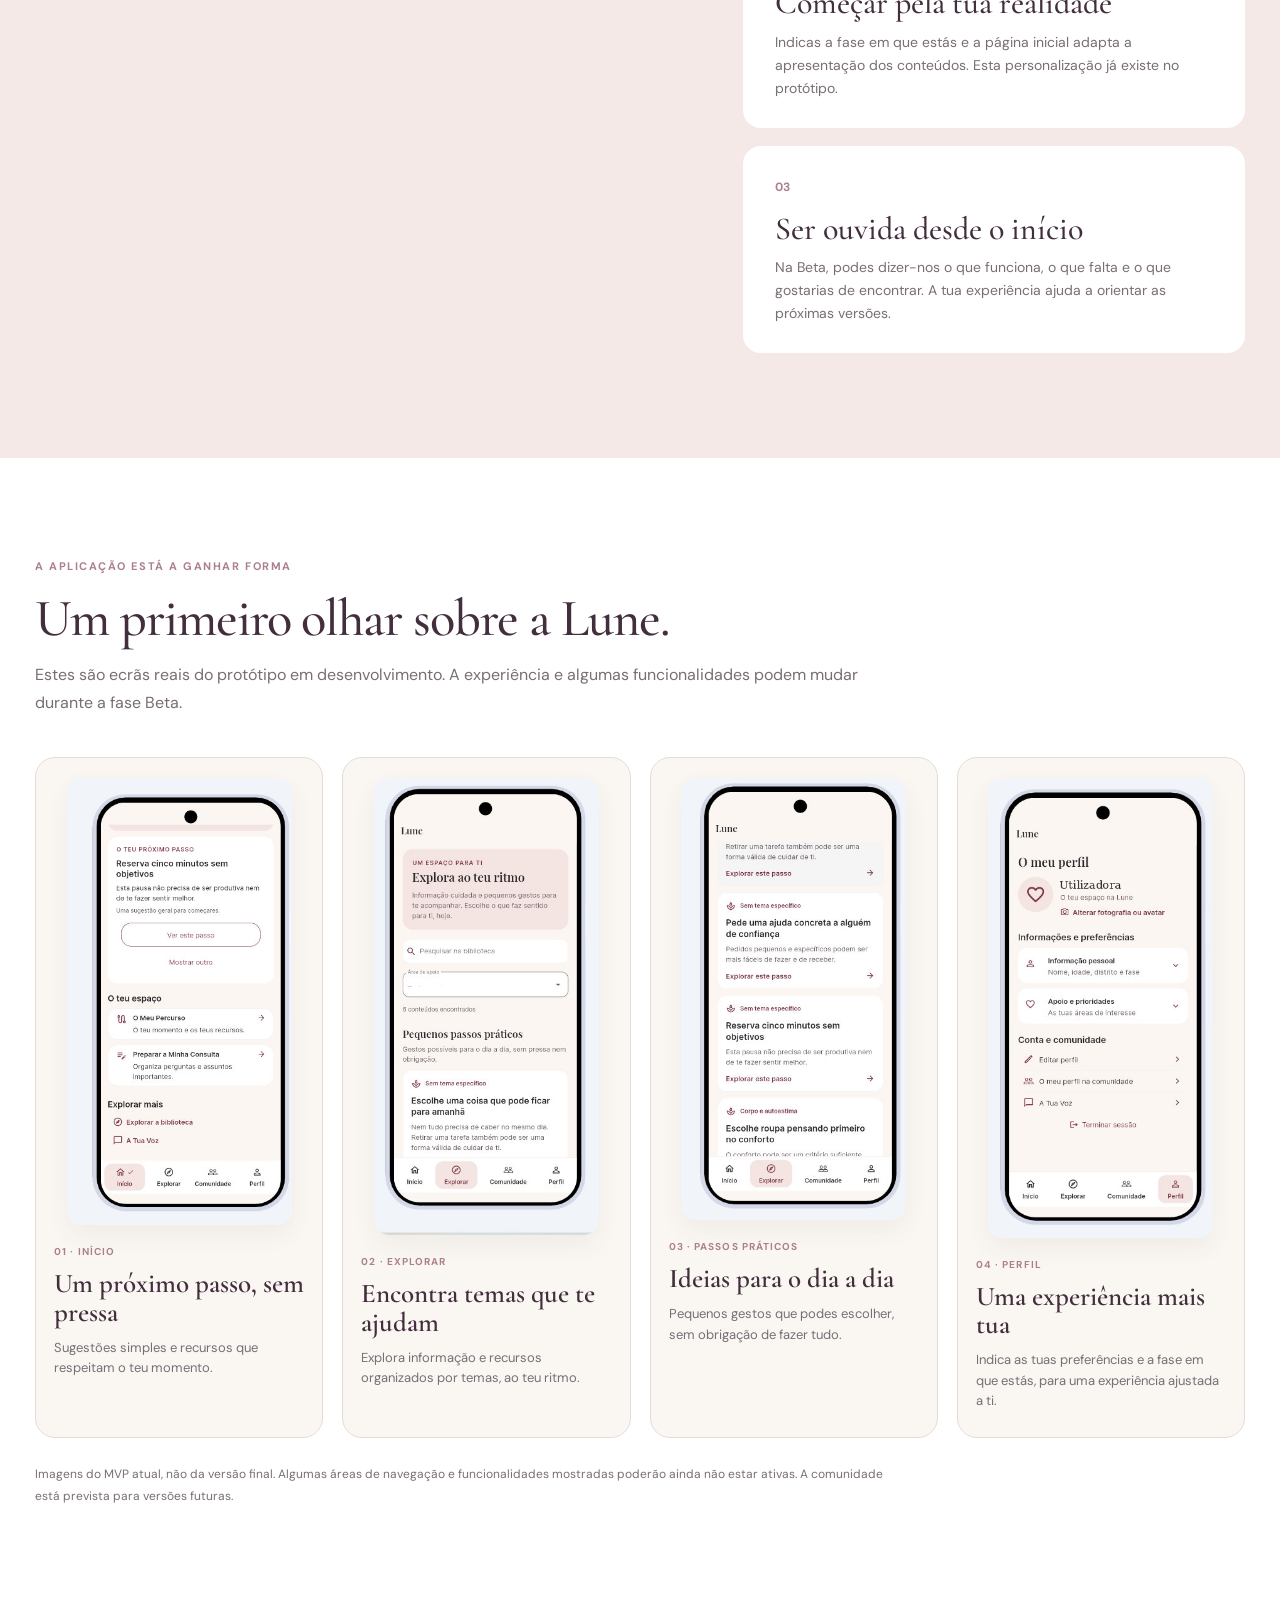
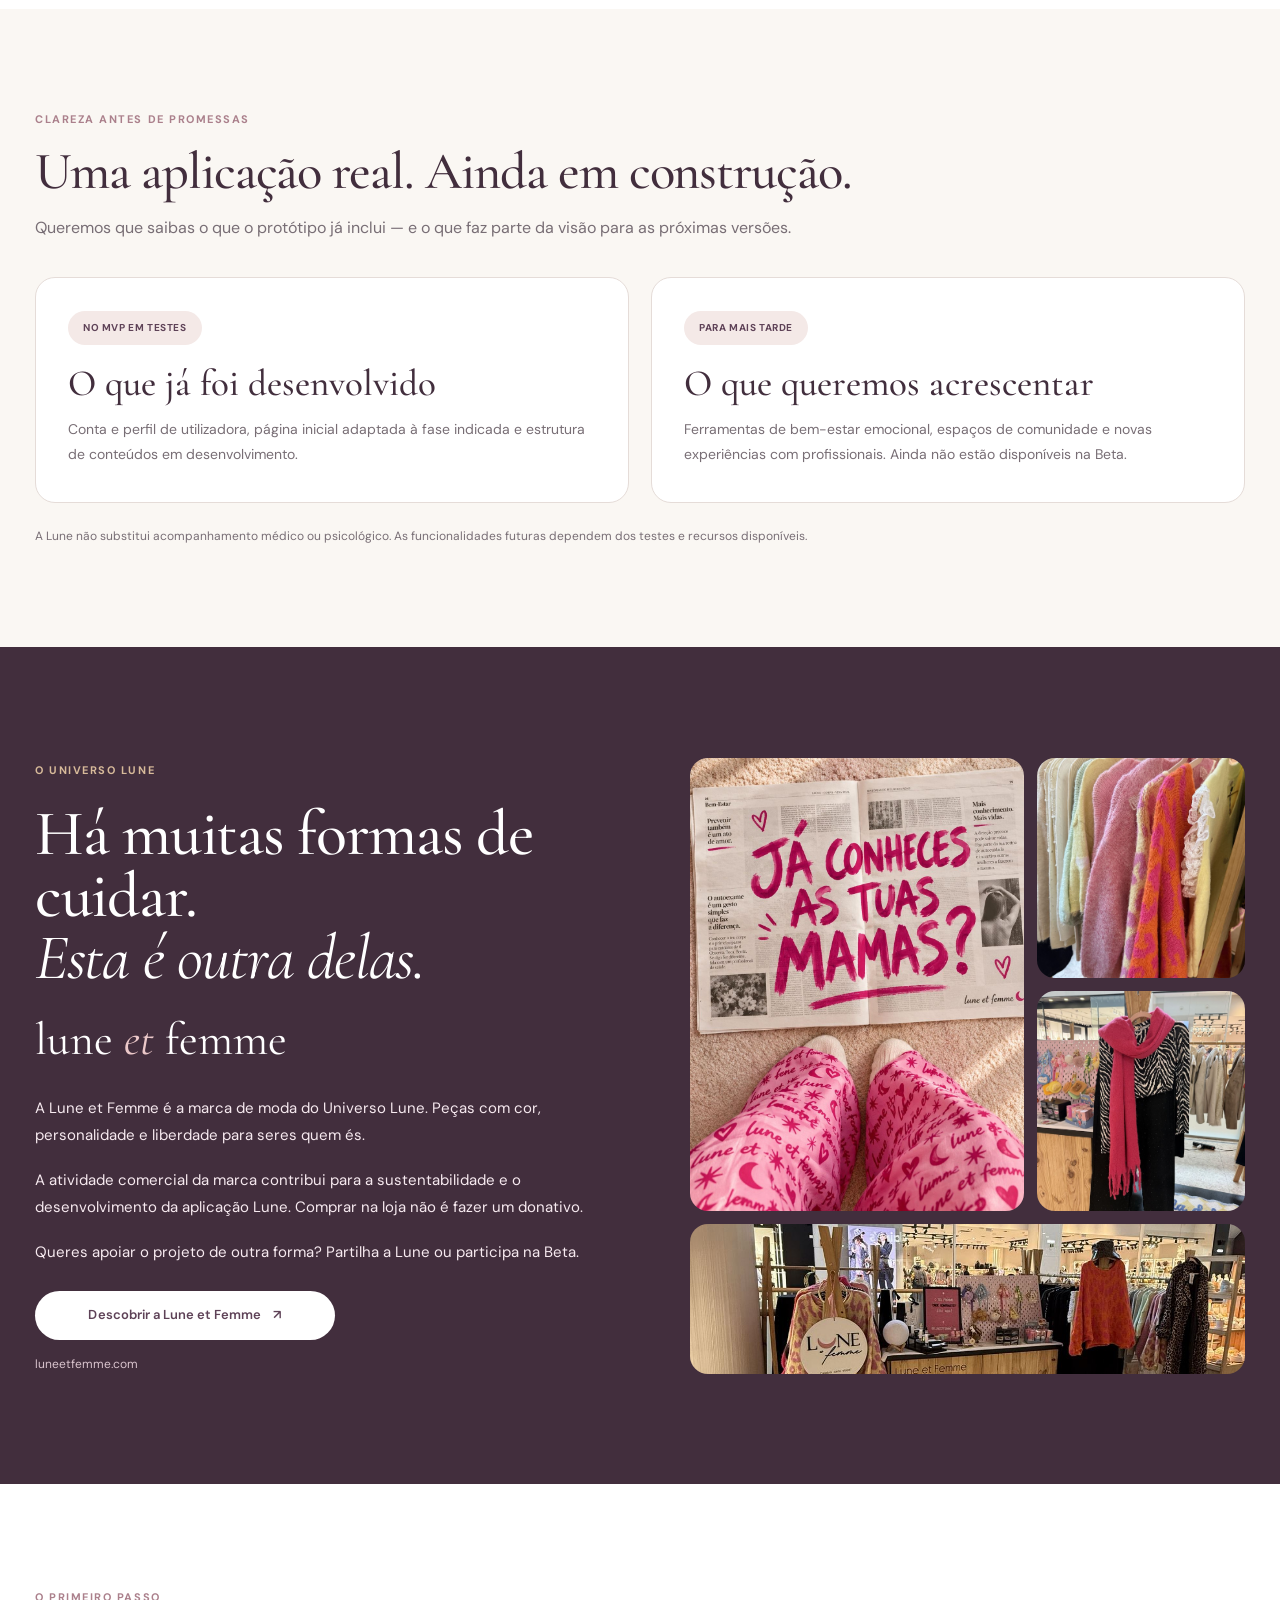
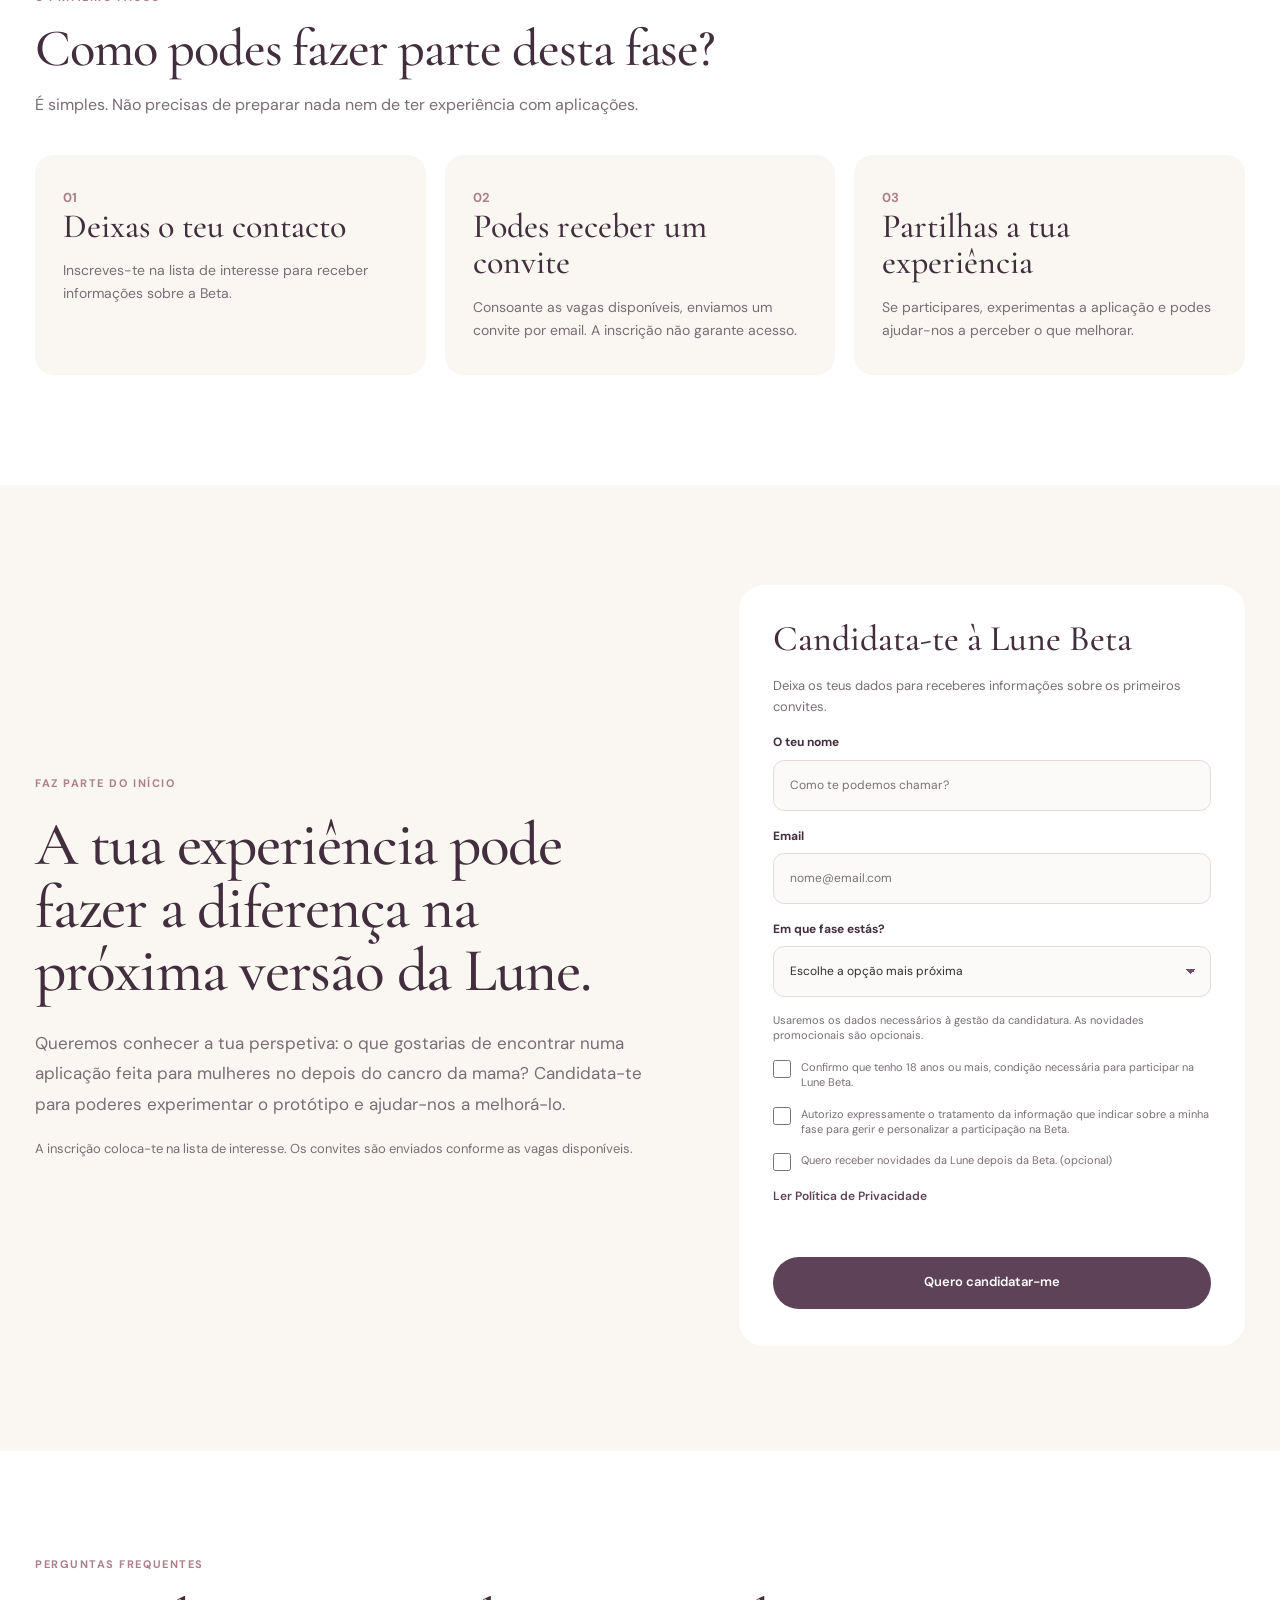
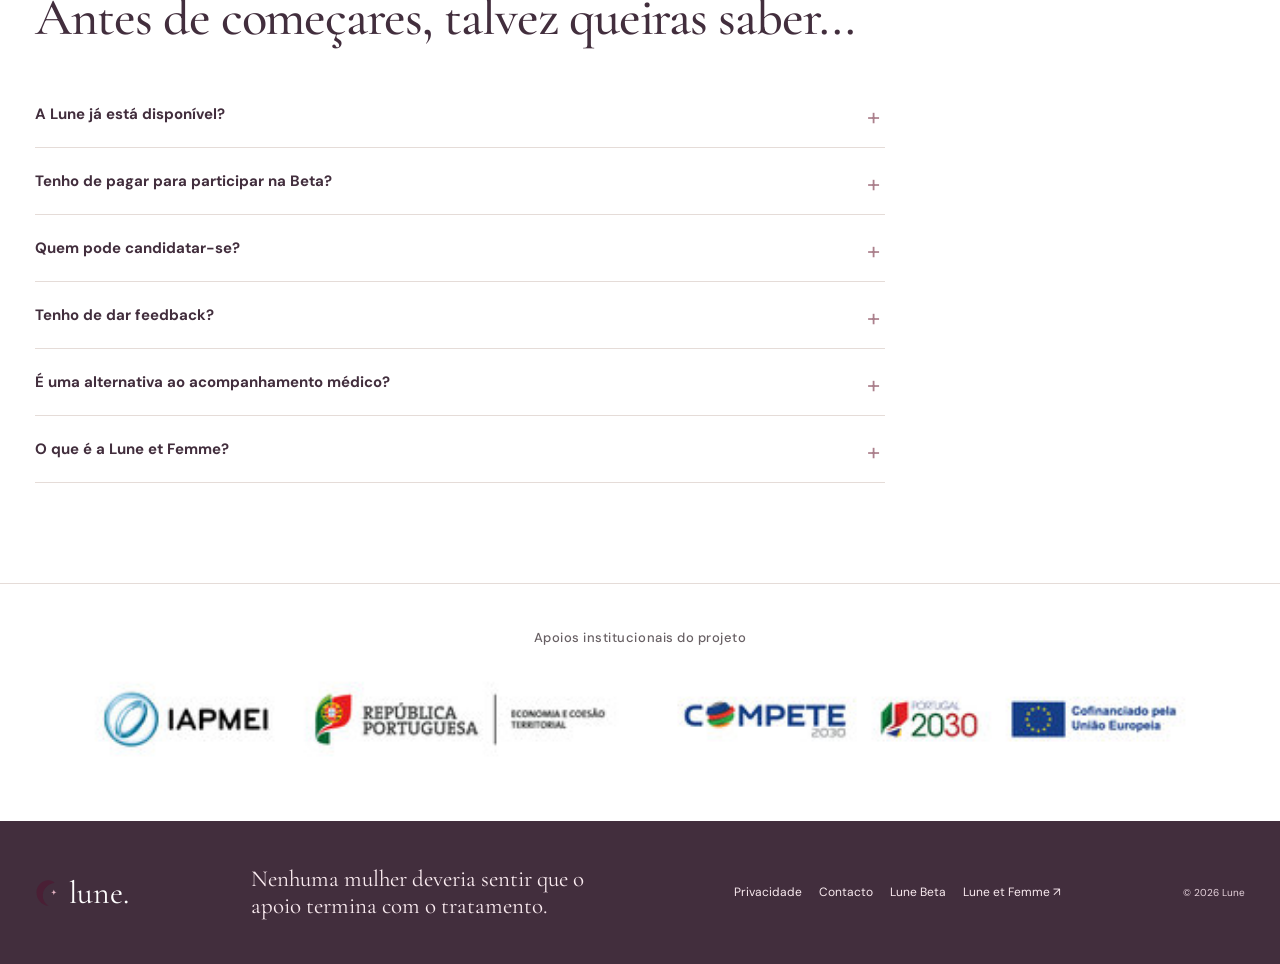
==== commit 3a0406c1: "Add mandatory 18+ confirmation to beta interest form without collecting birth date" ====
--- a/public/index.html
+++ b/public/index.html
@@ -153,19 +153,19 @@
         <div class="universe-gallery" aria-label="Fotografias reais das campanhas, peças e presença física da Lune et Femme">
           <div class="femme-photo photo-main">
             <div class="photo-fallback campaign-fallback" aria-hidden="true"><small>SAÚDE · CORPO · VIDA REAL</small><strong>JÁ CONHECES<br>AS TUAS<br>MAMAS?</strong><em>lune et femme ☾</em></div>
-            <img data-photo src="assets/femme-campanha.jpg" alt="Campanha editorial da Lune et Femme com jornal e mensagem de sensibilização" loading="lazy">
+            <img data-photo src="assets/femme-campanha.jpg" alt="Campanha editorial da Lune et Femme com jornal e mensagem de sensibilização" loading="eager" decoding="async">
           </div>
           <div class="femme-photo photo-knits">
             <div class="photo-fallback knit-fallback" aria-hidden="true"><span>As nossas malhas</span></div>
-            <img data-photo src="assets/femme-malhas.jpg" alt="Malhas coloridas da Lune et Femme" loading="lazy">
+            <img data-photo src="assets/femme-malhas.jpg" alt="Malhas coloridas da Lune et Femme" loading="eager" decoding="async">
           </div>
           <div class="femme-photo photo-look">
             <div class="photo-fallback look-fallback" aria-hidden="true"><span>Looks com personalidade</span></div>
-            <img data-photo src="assets/femme-look.jpg" alt="Look Lune et Femme com estampado zebra e cachecol rosa" loading="lazy">
+            <img data-photo src="assets/femme-look.jpg" alt="Look Lune et Femme com estampado zebra e cachecol rosa" loading="eager" decoding="async">
           </div>
           <div class="femme-photo photo-detail">
             <div class="photo-fallback detail-fallback" aria-hidden="true"><small>LUNE ET FEMME</small><span>Uma marca real. Uma missão partilhada.</span></div>
-            <img data-photo src="assets/femme-stand.jpg" alt="Stand da Lune et Femme num centro comercial, com peças de roupa expostas" loading="lazy">
+            <img data-photo src="assets/femme-stand.jpg" alt="Stand da Lune et Femme num centro comercial, com peças de roupa expostas" loading="eager" decoding="async">
           </div>
         </div>
       </div>
@@ -208,6 +208,7 @@
           </select></label>
           <input class="hp" type="text" name="website" tabindex="-1" autocomplete="off" aria-hidden="true">
           <p class="form-note">Usaremos os dados necessários à gestão da candidatura. As novidades promocionais são opcionais.</p>
+          <label class="consent"><input type="checkbox" name="confirmacao_maioridade" required><span>Confirmo que tenho 18 anos ou mais, condição necessária para participar na Lune Beta.</span></label>
           <label class="consent"><input type="checkbox" name="consentimento_dados_saude" required><span>Autorizo expressamente o tratamento da informação que indicar sobre a minha fase para gerir e personalizar a participação na Beta.</span></label>
           <label class="consent"><input type="checkbox" name="consentimento_marketing"><span>Quero receber novidades da Lune depois da Beta. (opcional)</span></label>
           <a class="privacy-link" href="privacidade.html">Ler Política de Privacidade</a>
--- a/public/redesign.css
+++ b/public/redesign.css
@@ -306,3 +306,21 @@
   .real-app .app-preview-note{margin-top:14px}
   .real-app .section-title{font-size:44px}
 }
+
+/* Universo Lune: prefer genuine photos; never present campaign placeholders as real imagery. */
+.universe:not(.has-real-photos) .universe-gallery{display:none}
+.universe:not(.has-real-photos) .universe-grid{grid-template-columns:minmax(0,870px);justify-content:center}
+.universe:not(.has-real-photos) .universe-copy{max-width:830px}
+.universe.has-real-photos .universe-grid{align-items:center}
+.universe.has-real-photos .photo-main img{object-position:50% 50%}
+.universe.has-real-photos .photo-knits img{object-position:53% 44%}
+.universe.has-real-photos .photo-look img{object-position:48% 43%}
+.universe.has-real-photos .photo-detail img{object-position:50% 43%}
+.universe.has-real-photos .femme-photo{border-radius:18px}
+@media(max-width:780px){
+  .universe.has-real-photos .universe-grid{grid-template-columns:1fr}
+}
+@media(max-width:520px){
+  .universe.has-real-photos .universe-gallery{grid-template-rows:370px 175px 165px}
+  .universe.has-real-photos .photo-detail img{object-position:50% 42%}
+}
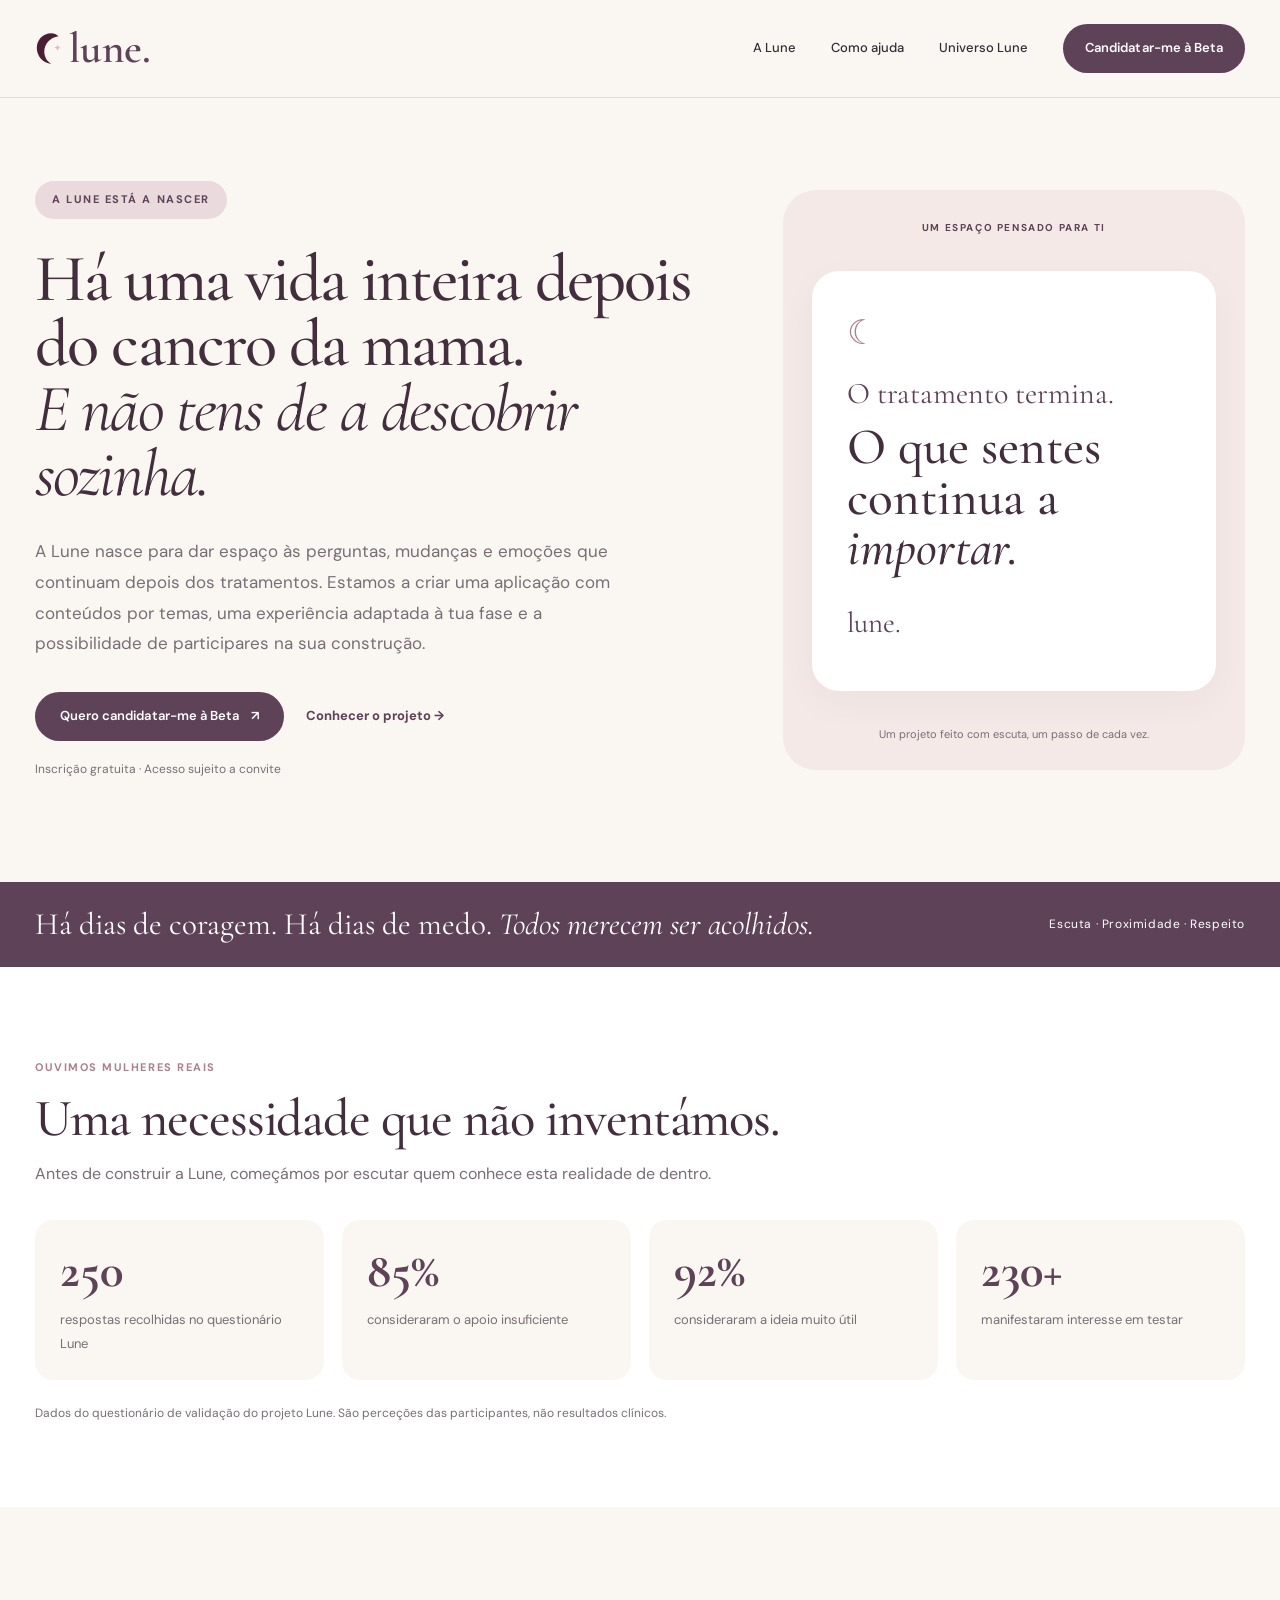
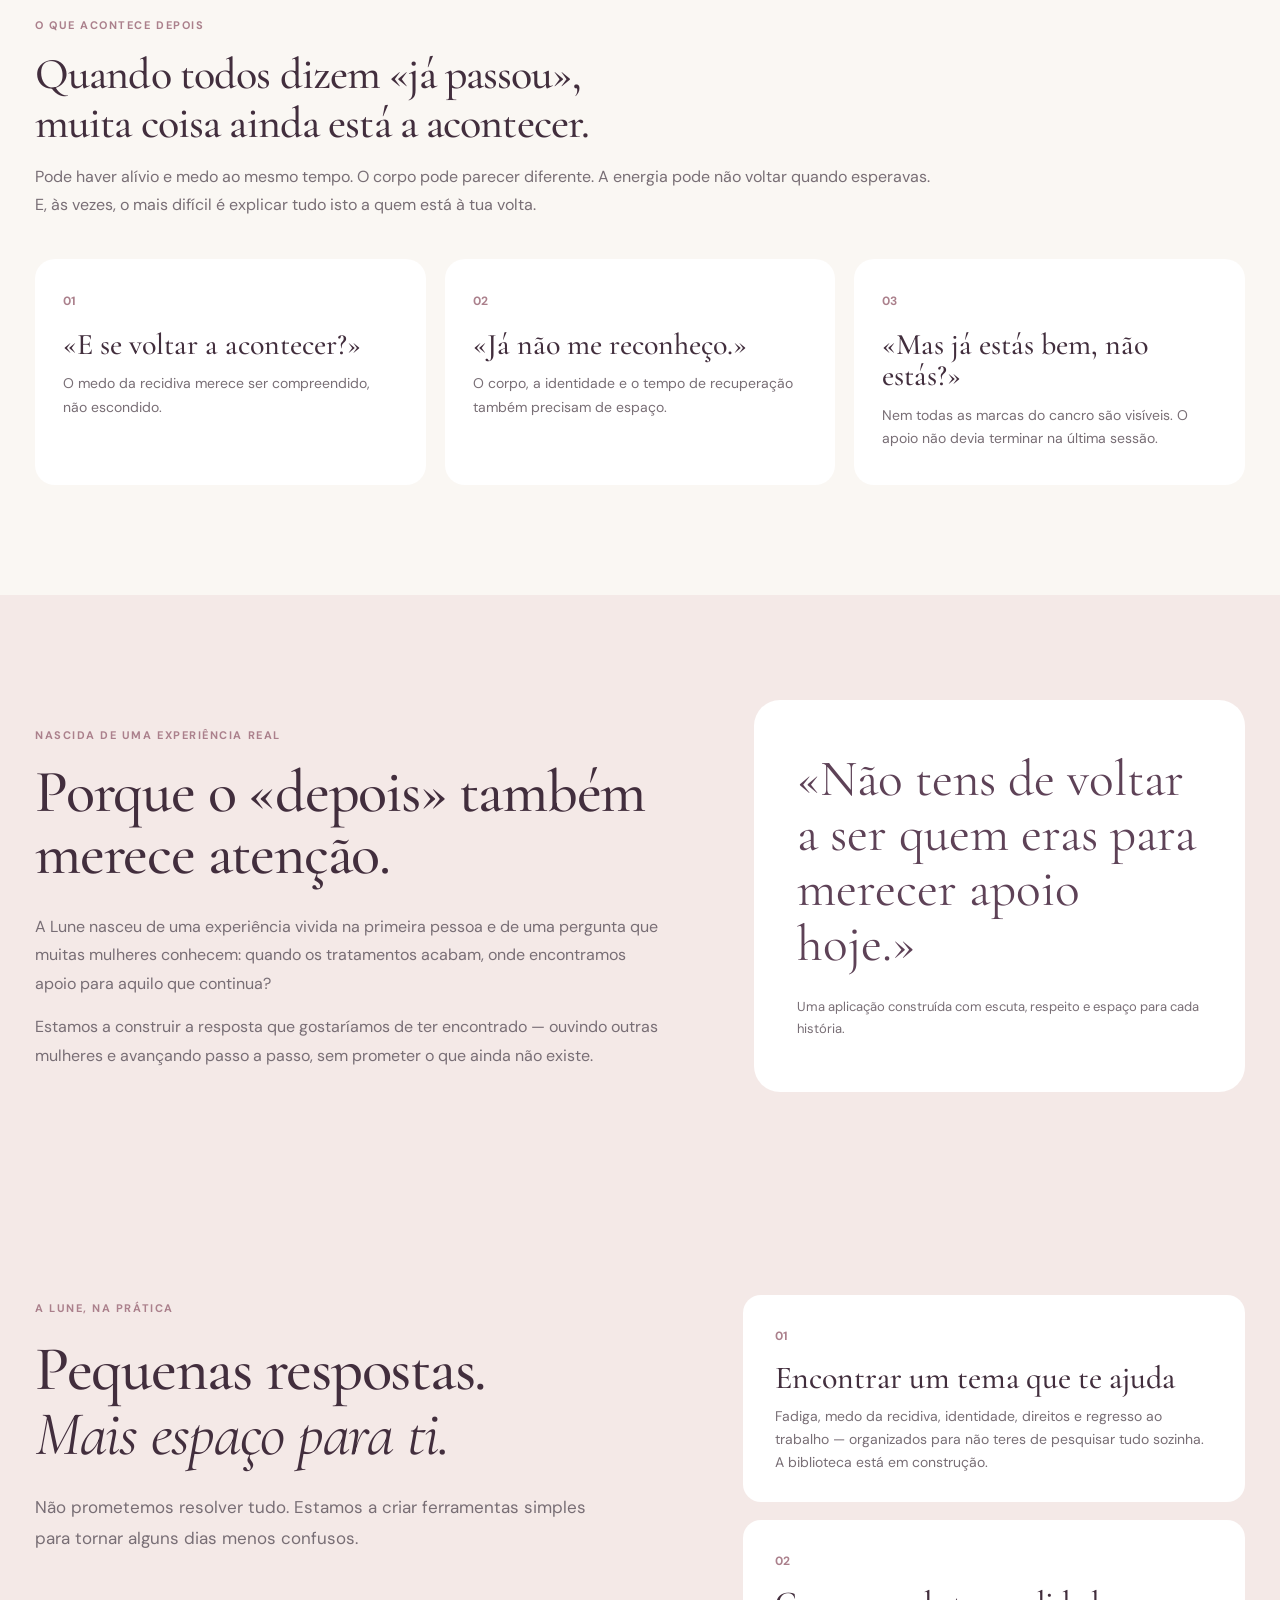
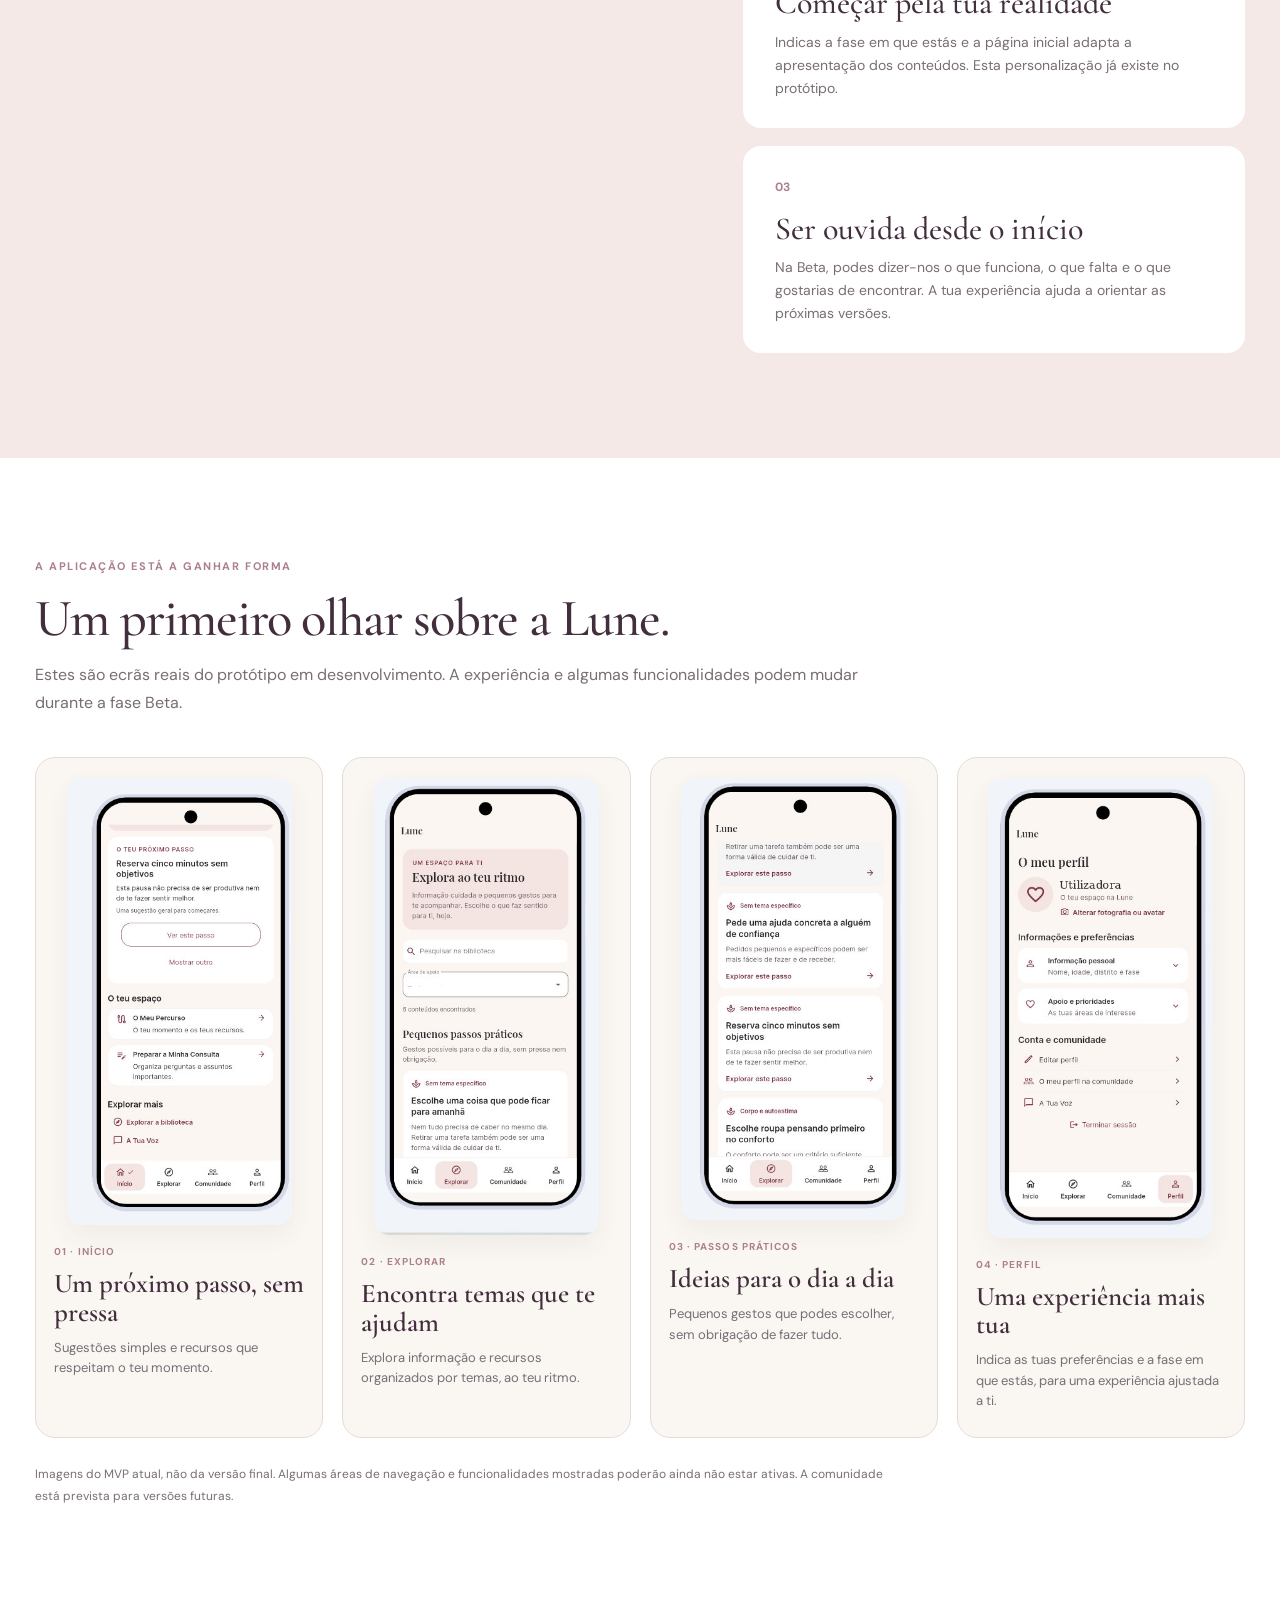
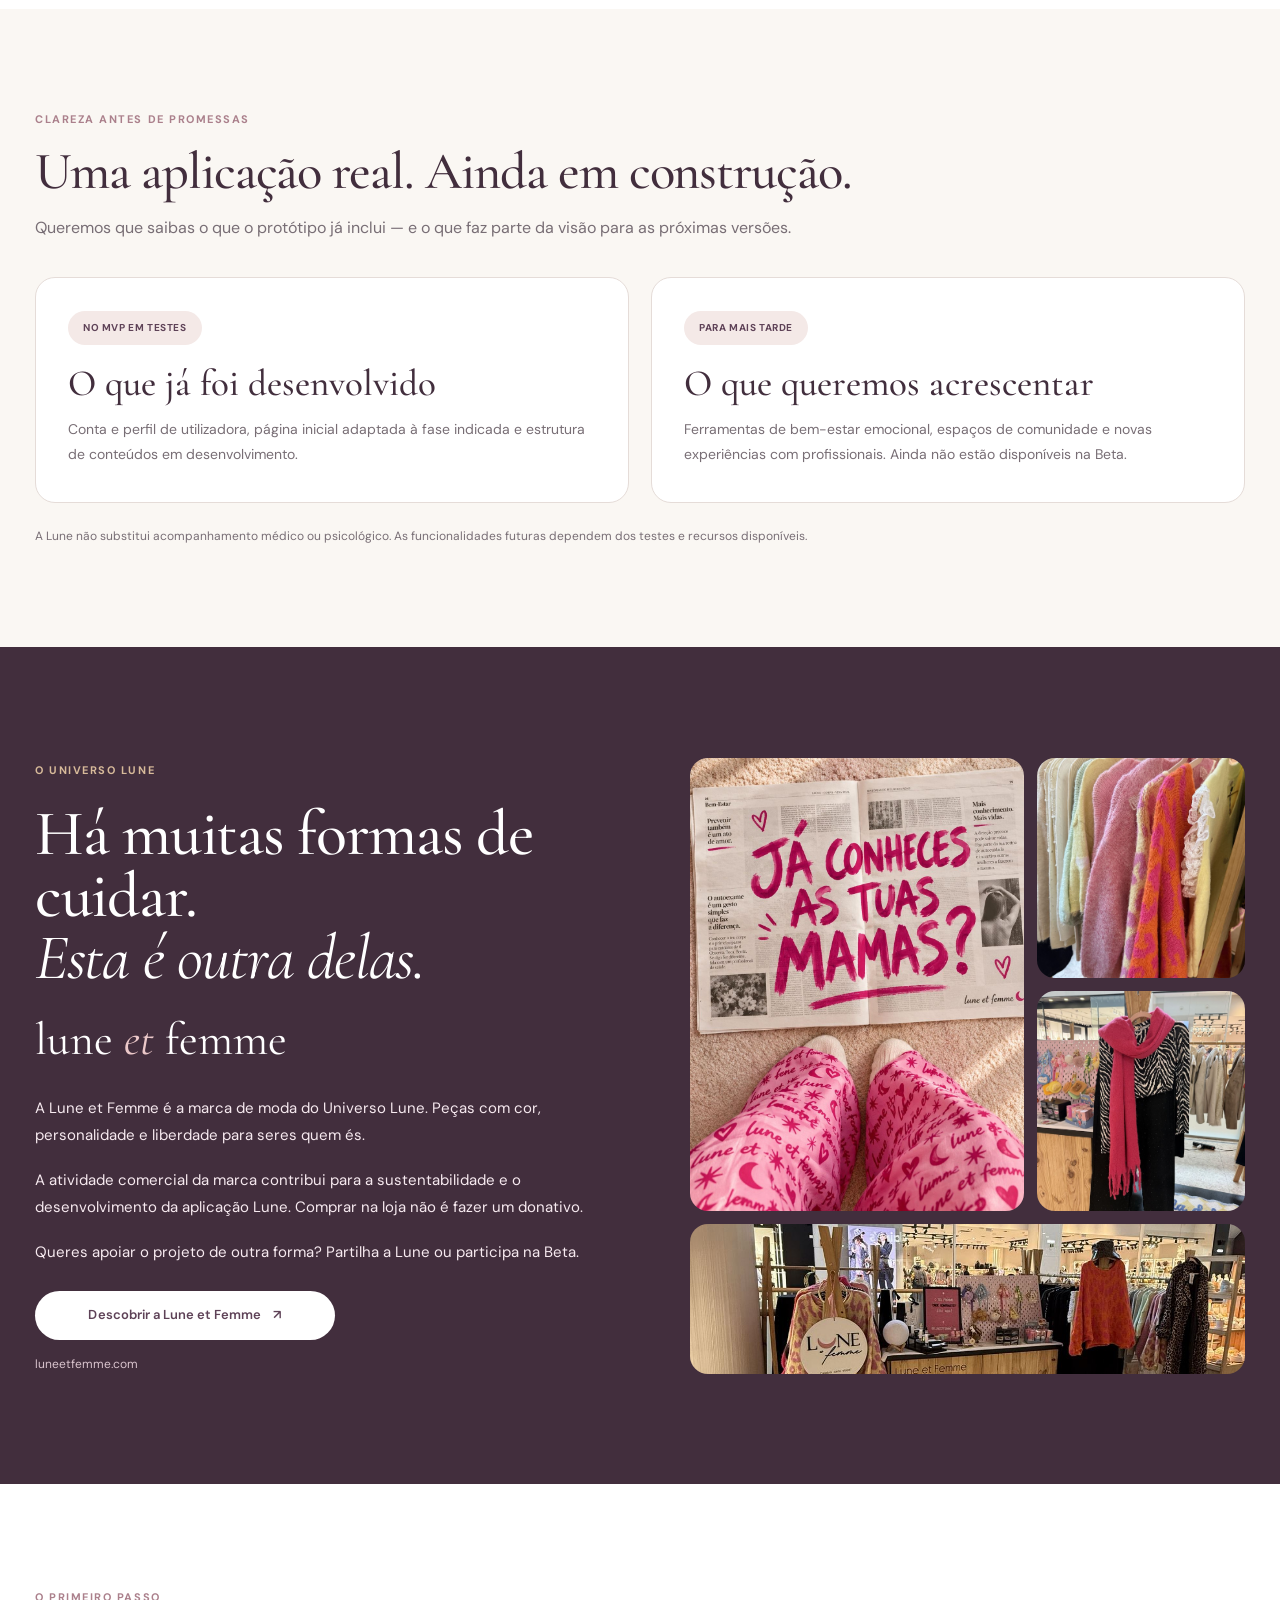
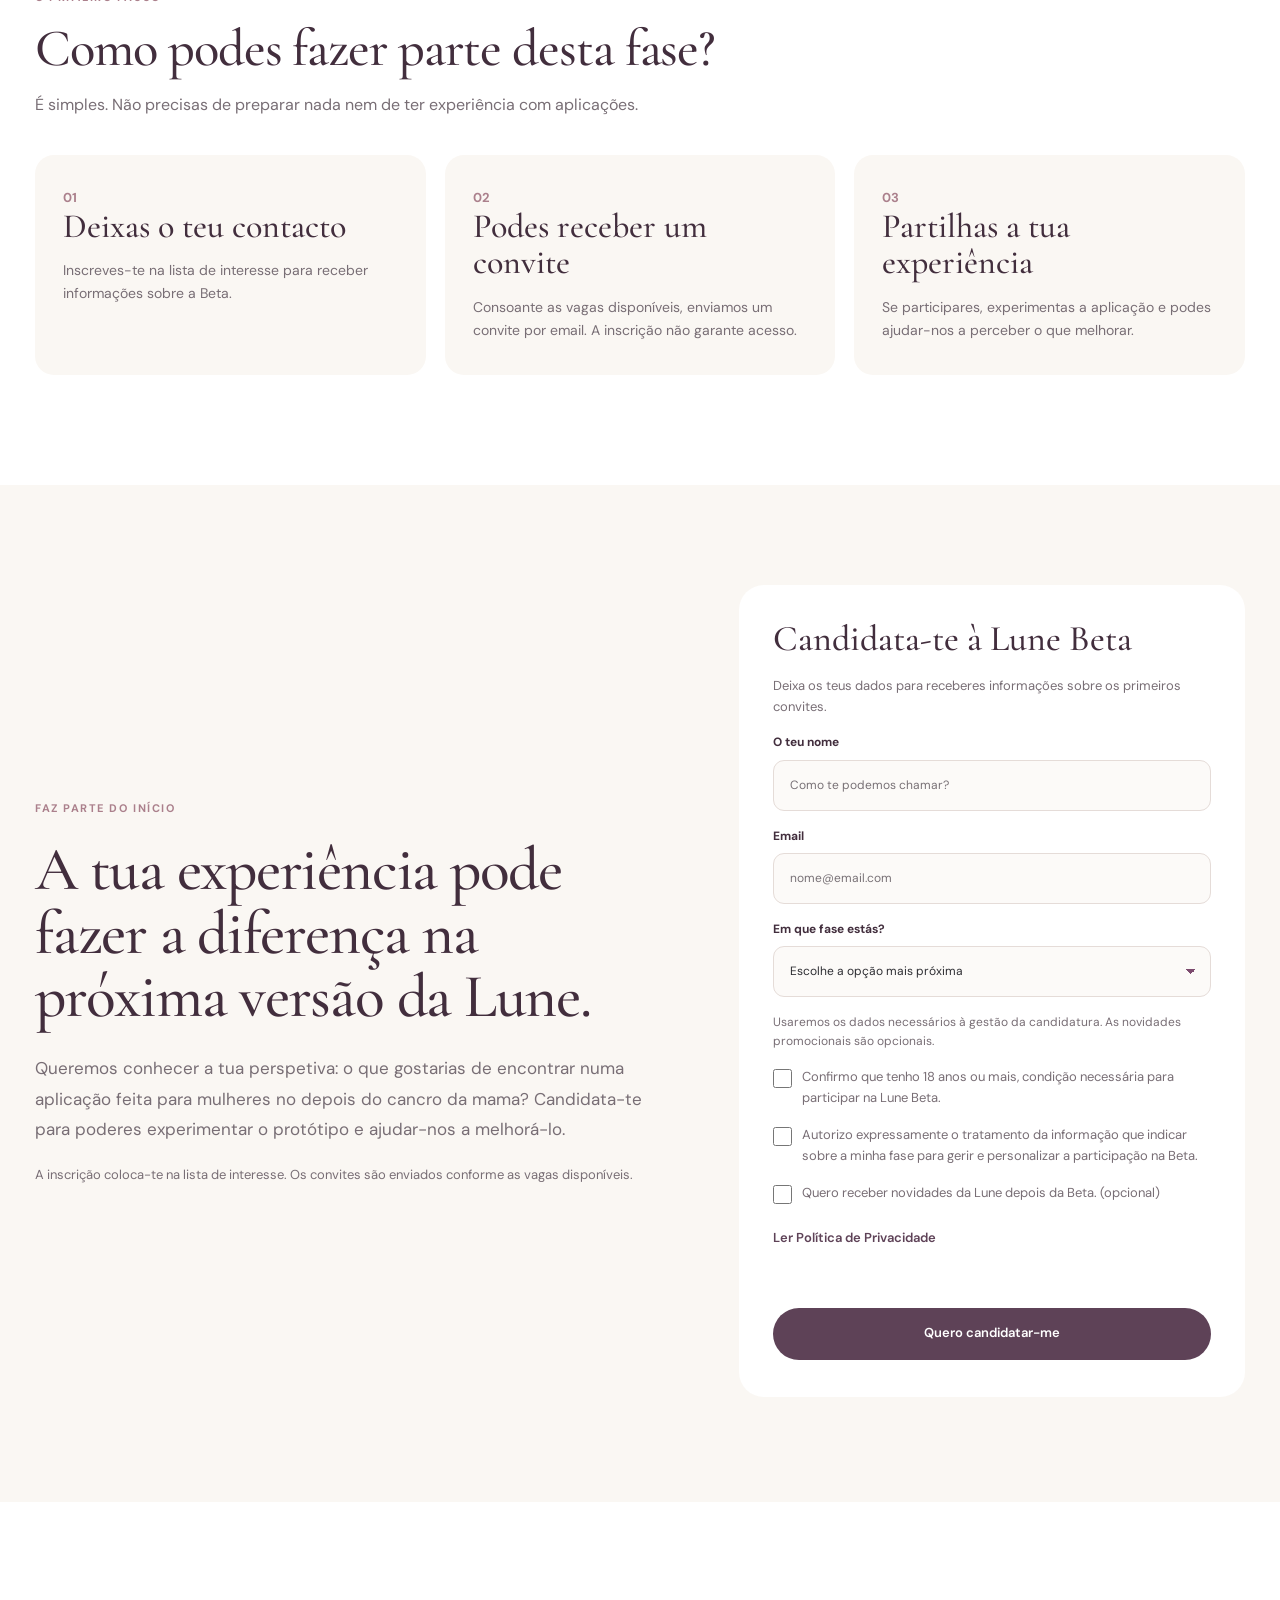
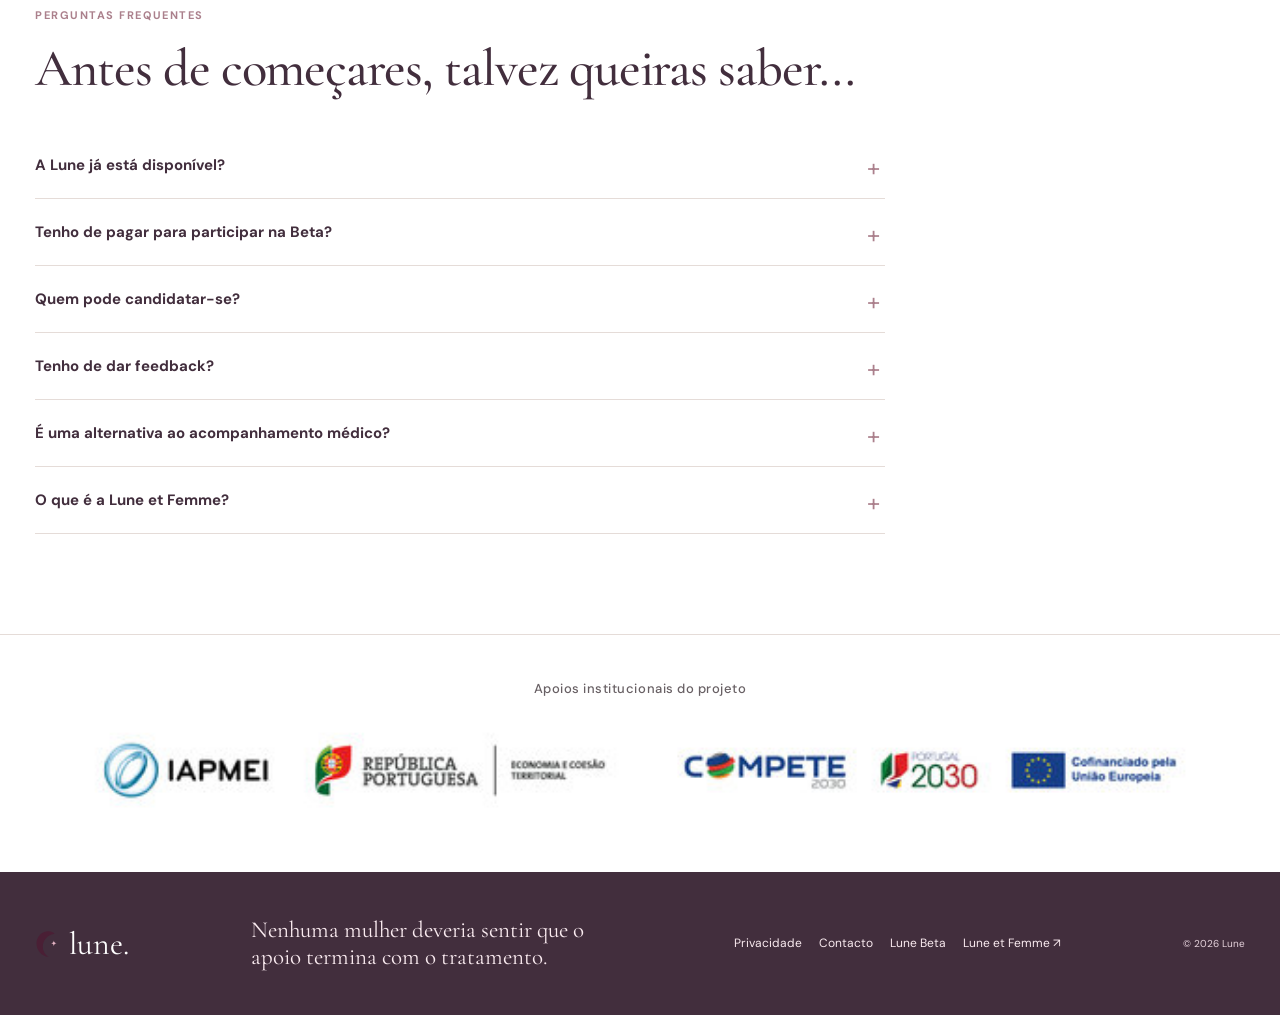
==== commit 27944f00: "Prepare canonical URL and social metadata for official lune.pt launch" ====
--- a/public/index.html
+++ b/public/index.html
@@ -6,6 +6,9 @@
   <meta name="theme-color" content="#FAF7F3">
   <title>Lune — O cuidado continua depois do cancro da mama</title>
   <meta name="description" content="A Lune está a nascer para acompanhar mulheres depois do cancro da mama. Conhece o projeto e candidata-te à Lune Beta.">
+  <link rel="canonical" href="https://lune.pt/">
+  <meta property="og:url" content="https://lune.pt/">
+  <meta property="og:site_name" content="Lune">
   <meta property="og:type" content="website">
   <meta property="og:title" content="Lune — Há uma vida inteira depois do cancro da mama">
   <meta property="og:description" content="Informação, apoio e uma experiência criada com mulheres para o depois dos tratamentos. Conhece a Lune Beta.">
--- a/public/redesign.css
+++ b/public/redesign.css
@@ -324,3 +324,19 @@
   .universe.has-real-photos .universe-gallery{grid-template-rows:370px 175px 165px}
   .universe.has-real-photos .photo-detail img{object-position:50% 42%}
 }
+
+
+/* Accessibility polish for narrow viewports and the beta form */
+.signup-form .consent{font-size:13px;line-height:1.6;align-items:flex-start;gap:11px}
+.signup-form .consent input[type="checkbox"]{width:19px;height:19px;flex:0 0 19px;min-width:19px;accent-color:var(--l-plum);margin-top:2px}
+.signup-form .consent span{flex:1}
+.signup-form .privacy-link{display:inline-flex;align-items:center;min-height:38px;font-size:13px}
+.signup-form .form-note{font-size:12px;line-height:1.6}
+.signup-form .form-status:not(:empty){margin:8px 0;line-height:1.5;font-size:13px}
+:is(a,button,input,select,summary):focus-visible{outline:3px solid #C2187A;outline-offset:3px}
+@media(max-width:520px){
+  .signup-form .field{font-size:16px}
+  .signup-form .field-label{font-size:13px}
+  .signup-form .consent{font-size:13px}
+  .hero-editorial-paper strong{overflow-wrap:anywhere}
+}
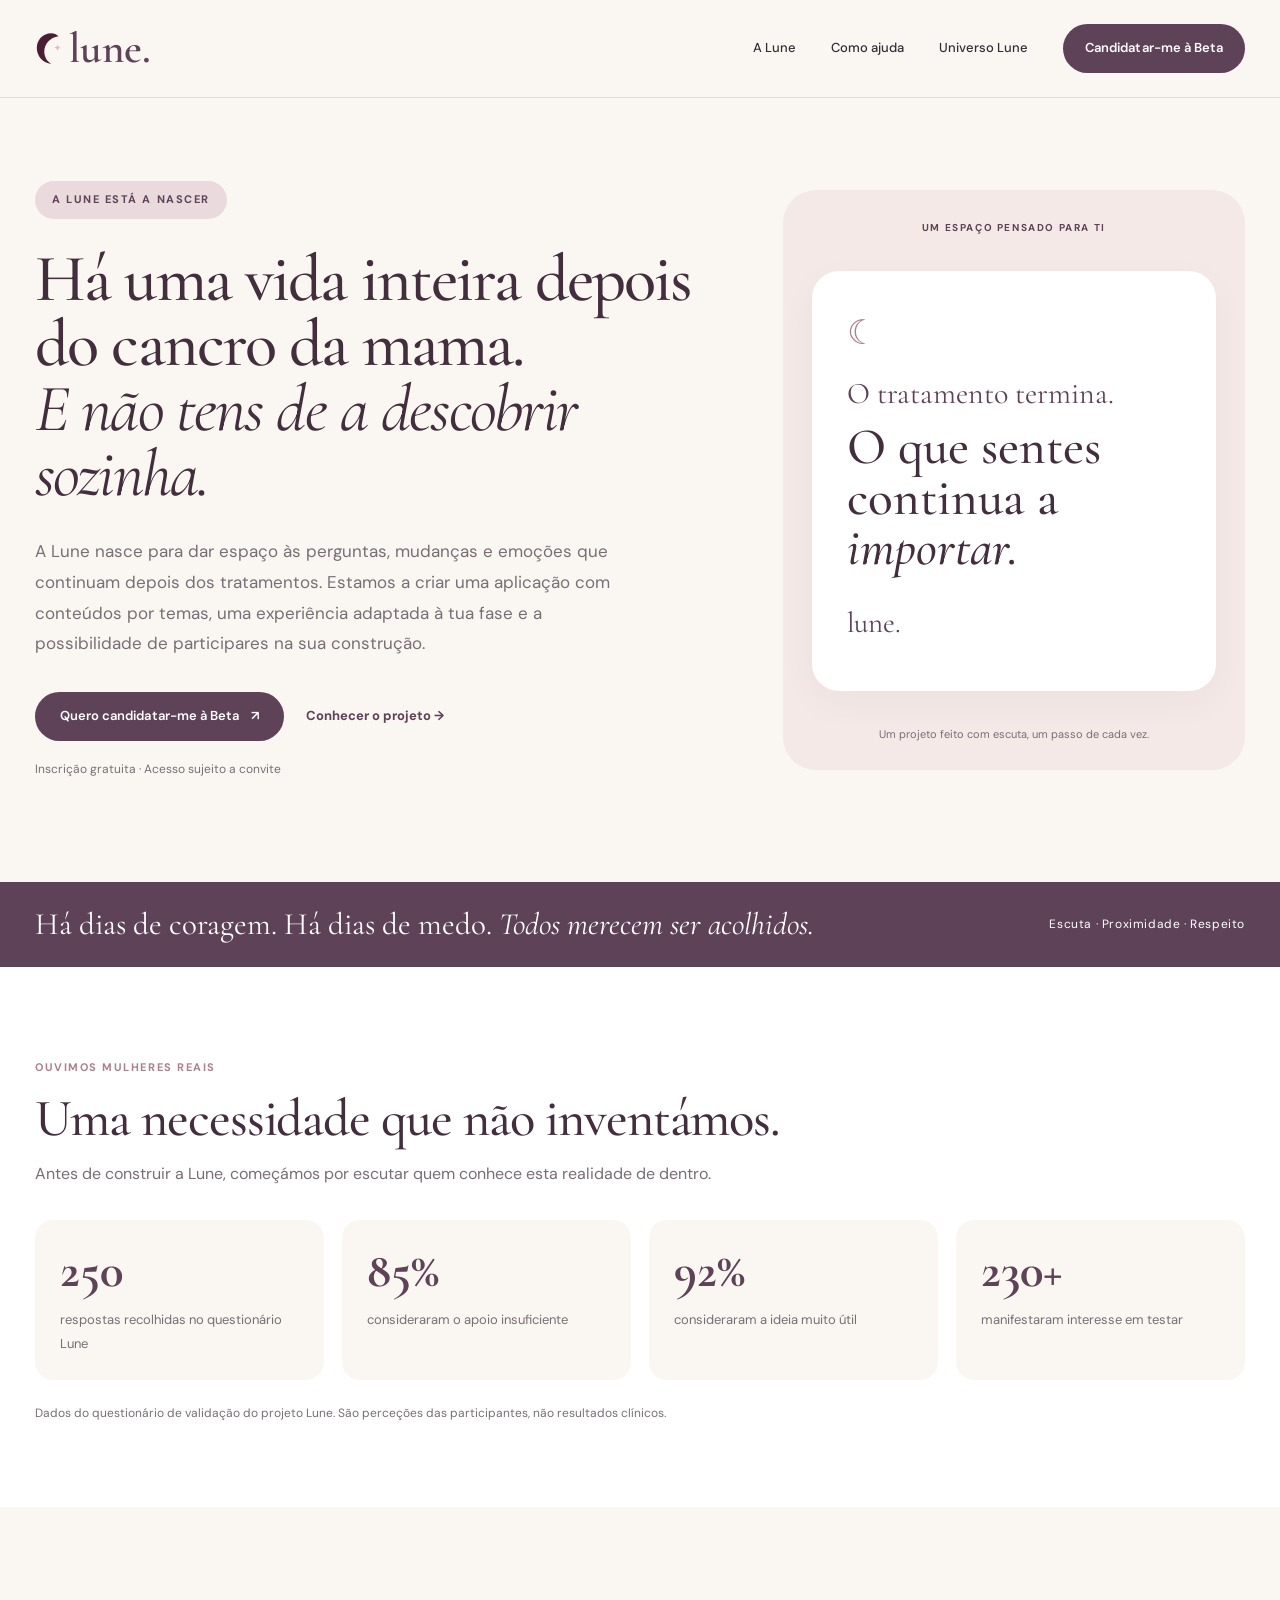
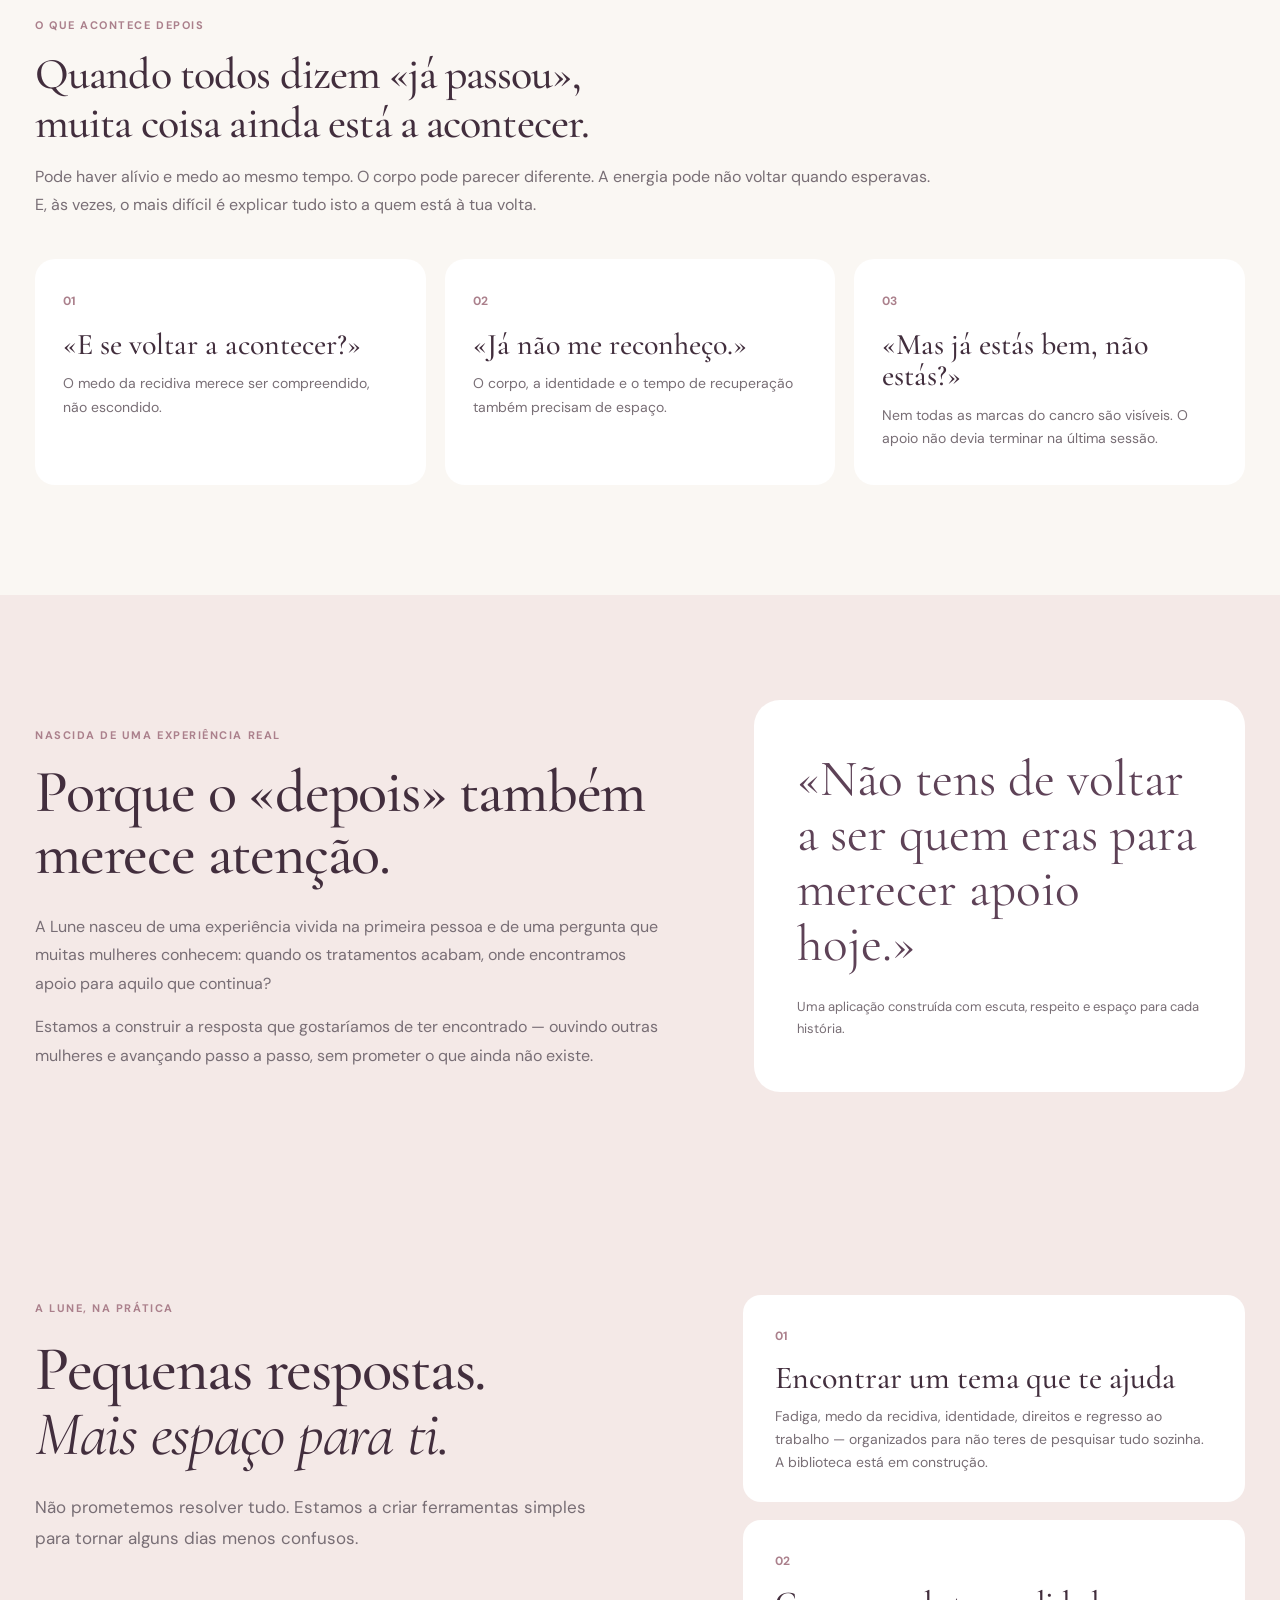
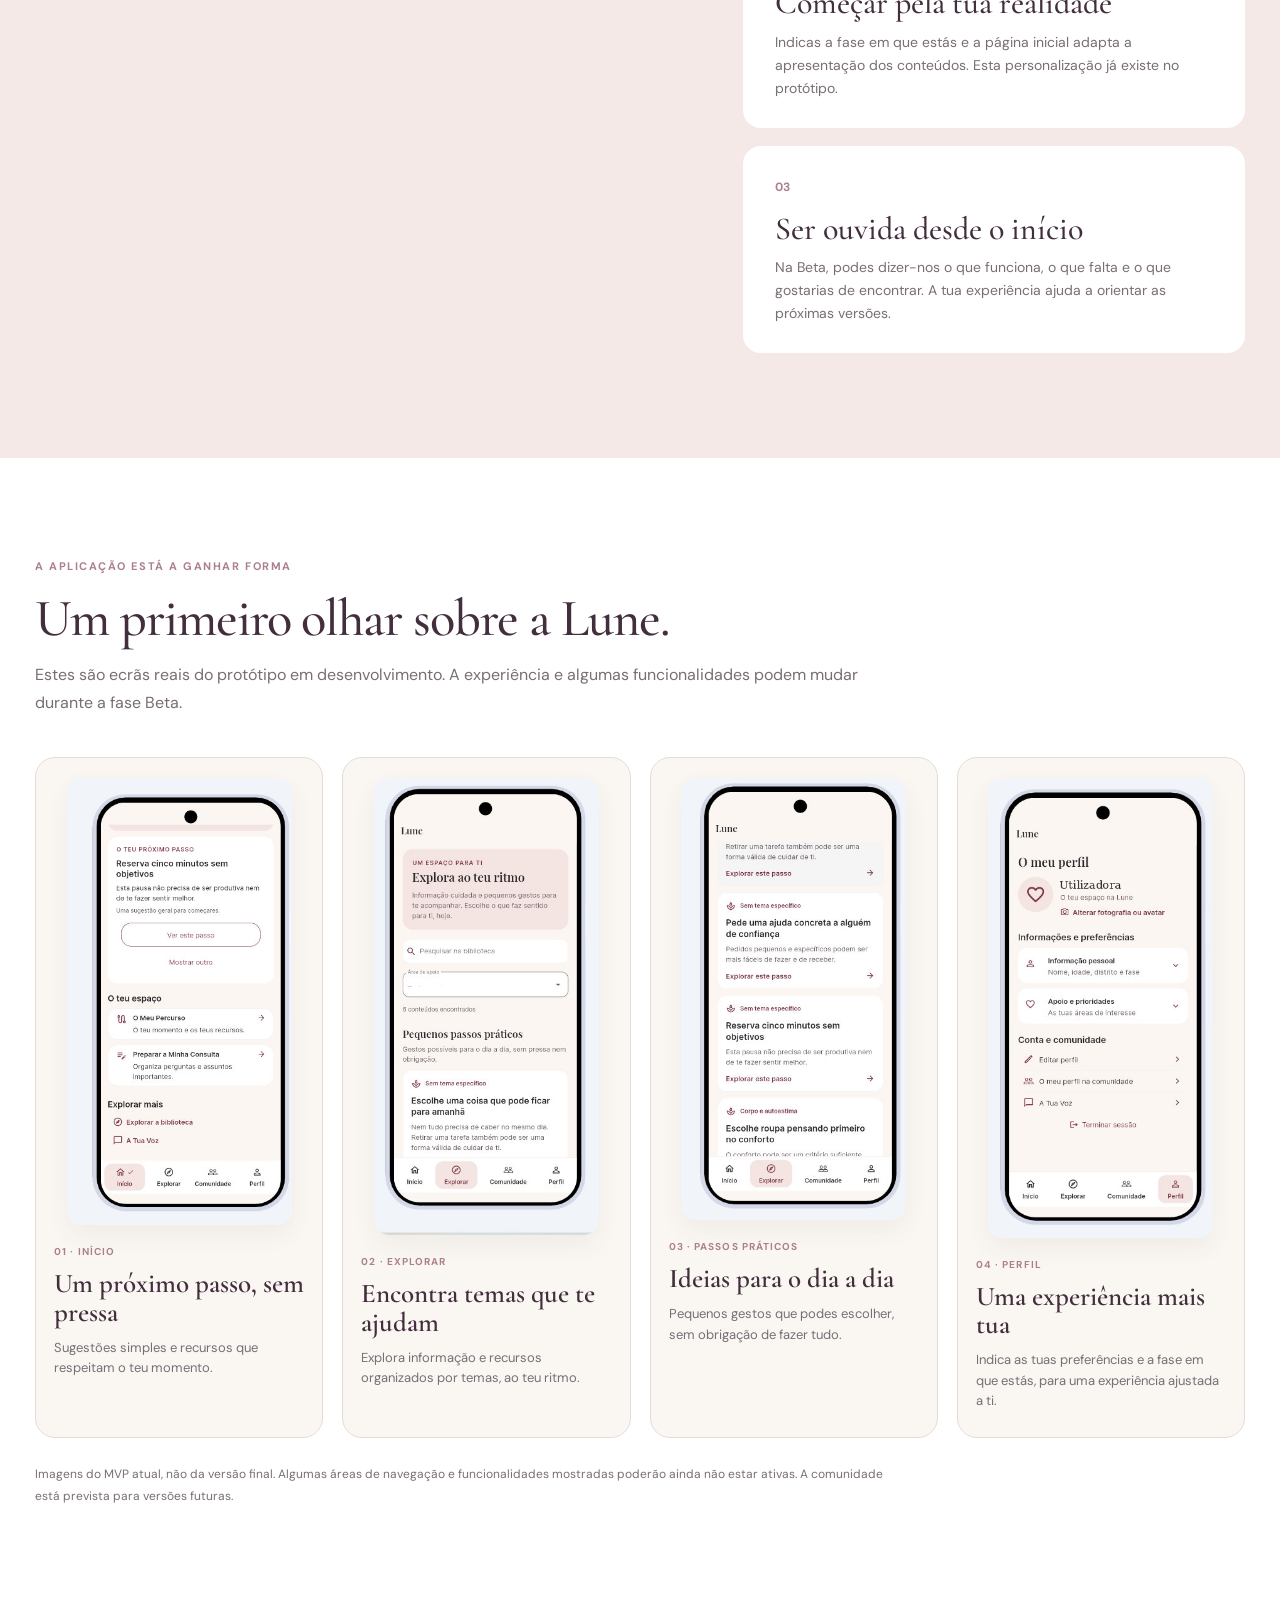
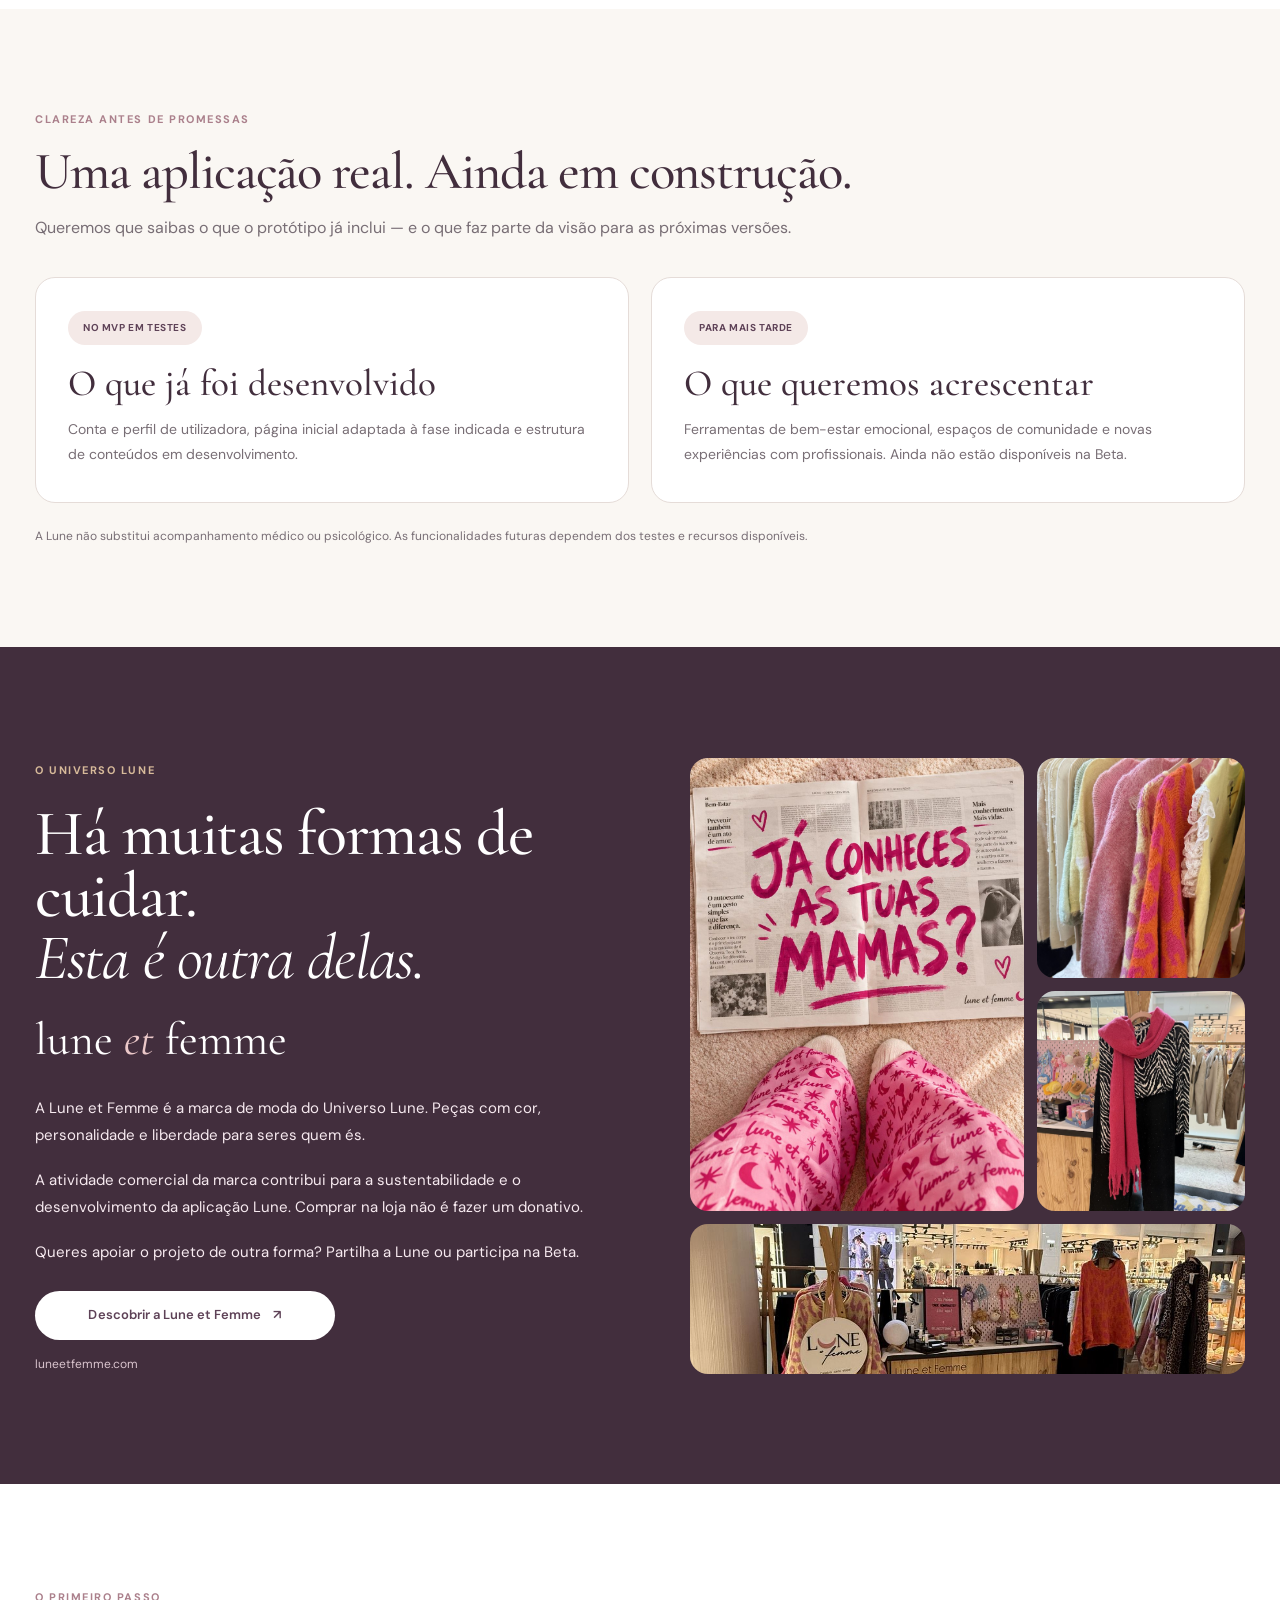
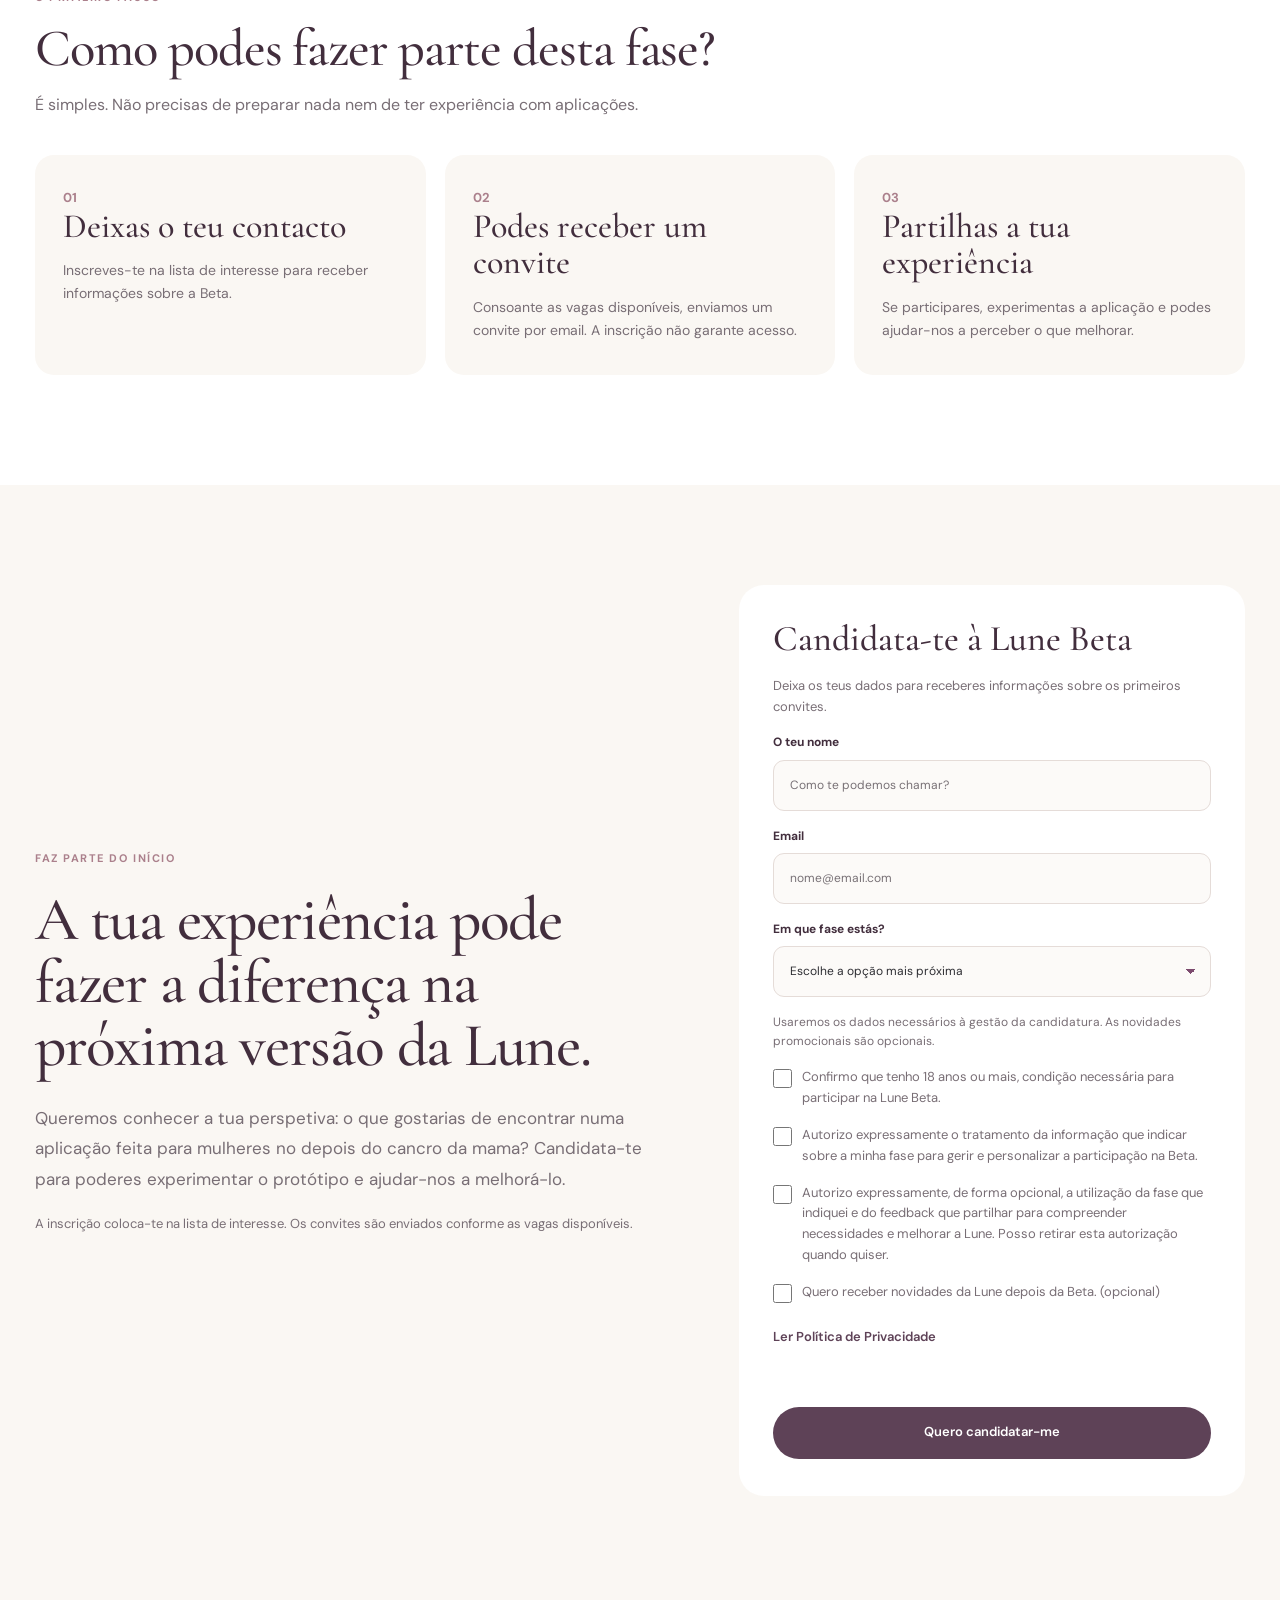
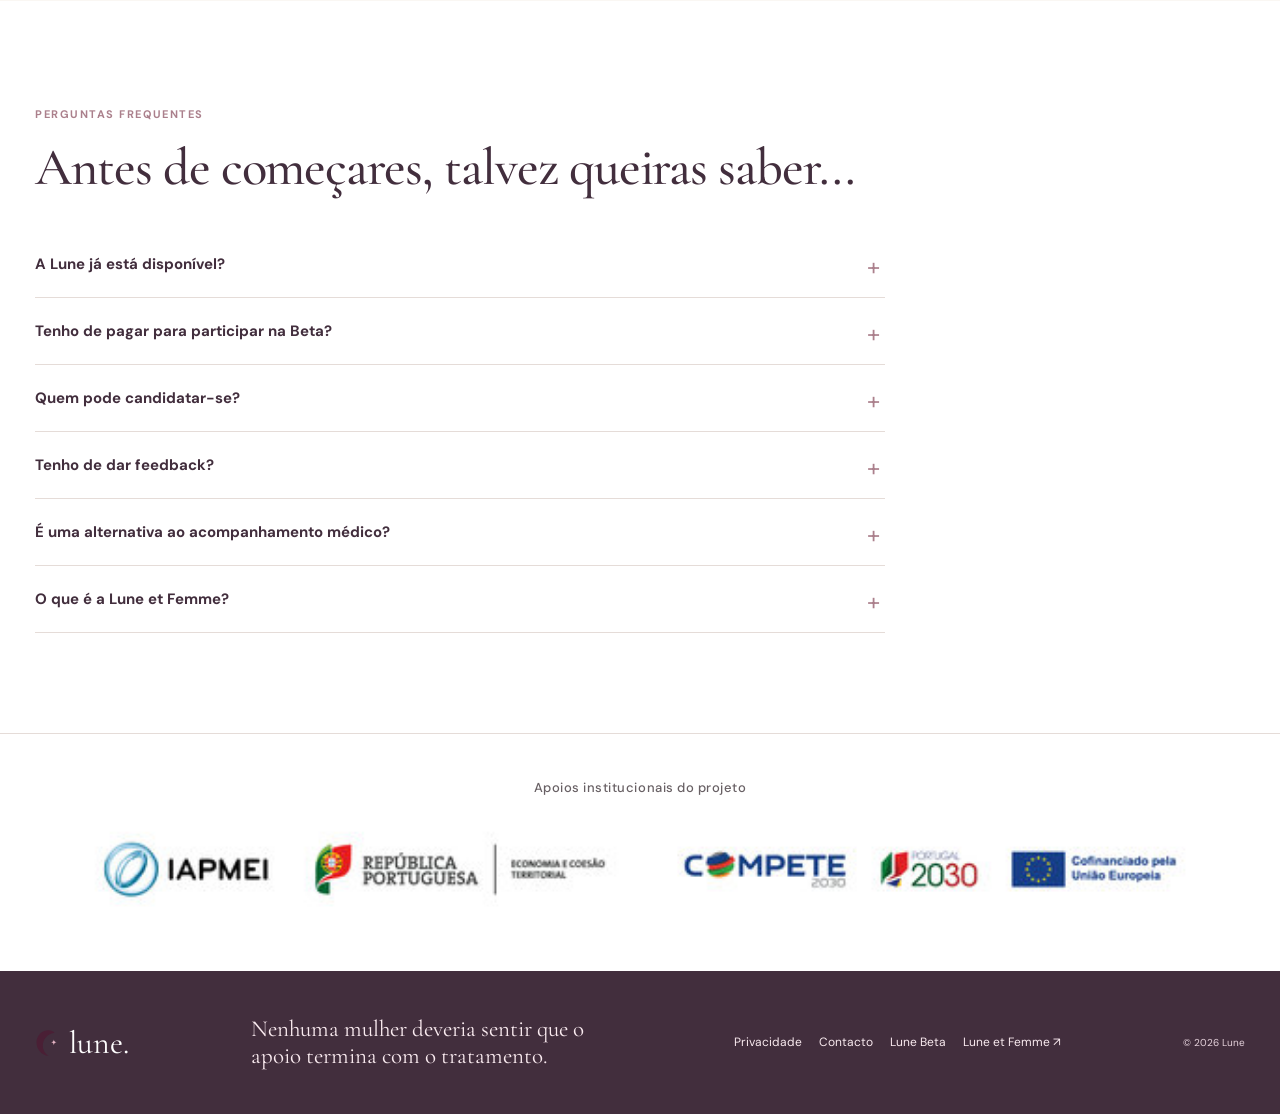
==== commit a78f9cde: "Ask separately and optionally for use of sensitive feedback to improve Lune" ====
--- a/public/index.html
+++ b/public/index.html
@@ -213,6 +213,7 @@
           <p class="form-note">Usaremos os dados necessários à gestão da candidatura. As novidades promocionais são opcionais.</p>
           <label class="consent"><input type="checkbox" name="confirmacao_maioridade" required><span>Confirmo que tenho 18 anos ou mais, condição necessária para participar na Lune Beta.</span></label>
           <label class="consent"><input type="checkbox" name="consentimento_dados_saude" required><span>Autorizo expressamente o tratamento da informação que indicar sobre a minha fase para gerir e personalizar a participação na Beta.</span></label>
+          <label class="consent"><input type="checkbox" name="consentimento_melhoria"><span>Autorizo expressamente, de forma opcional, a utilização da fase que indiquei e do feedback que partilhar para compreender necessidades e melhorar a Lune. Posso retirar esta autorização quando quiser.</span></label>
           <label class="consent"><input type="checkbox" name="consentimento_marketing"><span>Quero receber novidades da Lune depois da Beta. (opcional)</span></label>
           <a class="privacy-link" href="privacidade.html">Ler Política de Privacidade</a>
           <div class="form-status" role="status" aria-live="polite"></div>
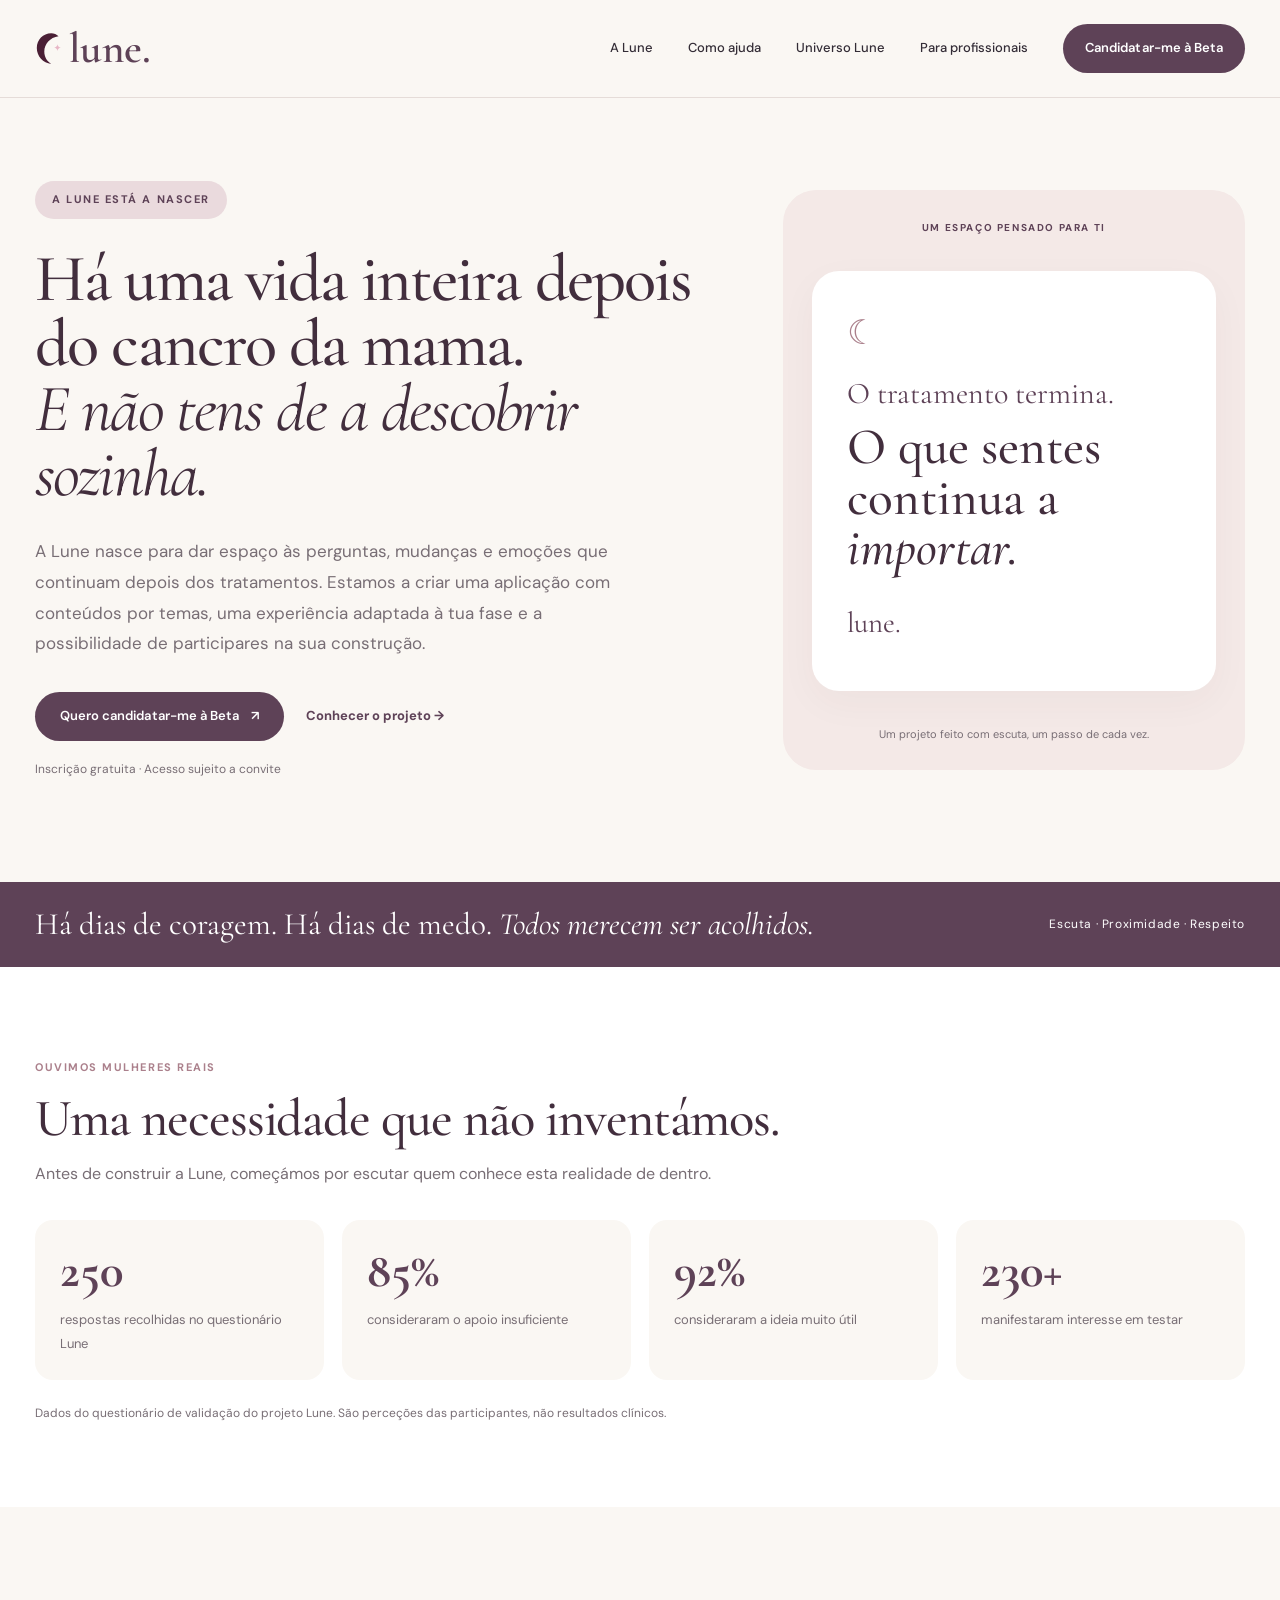
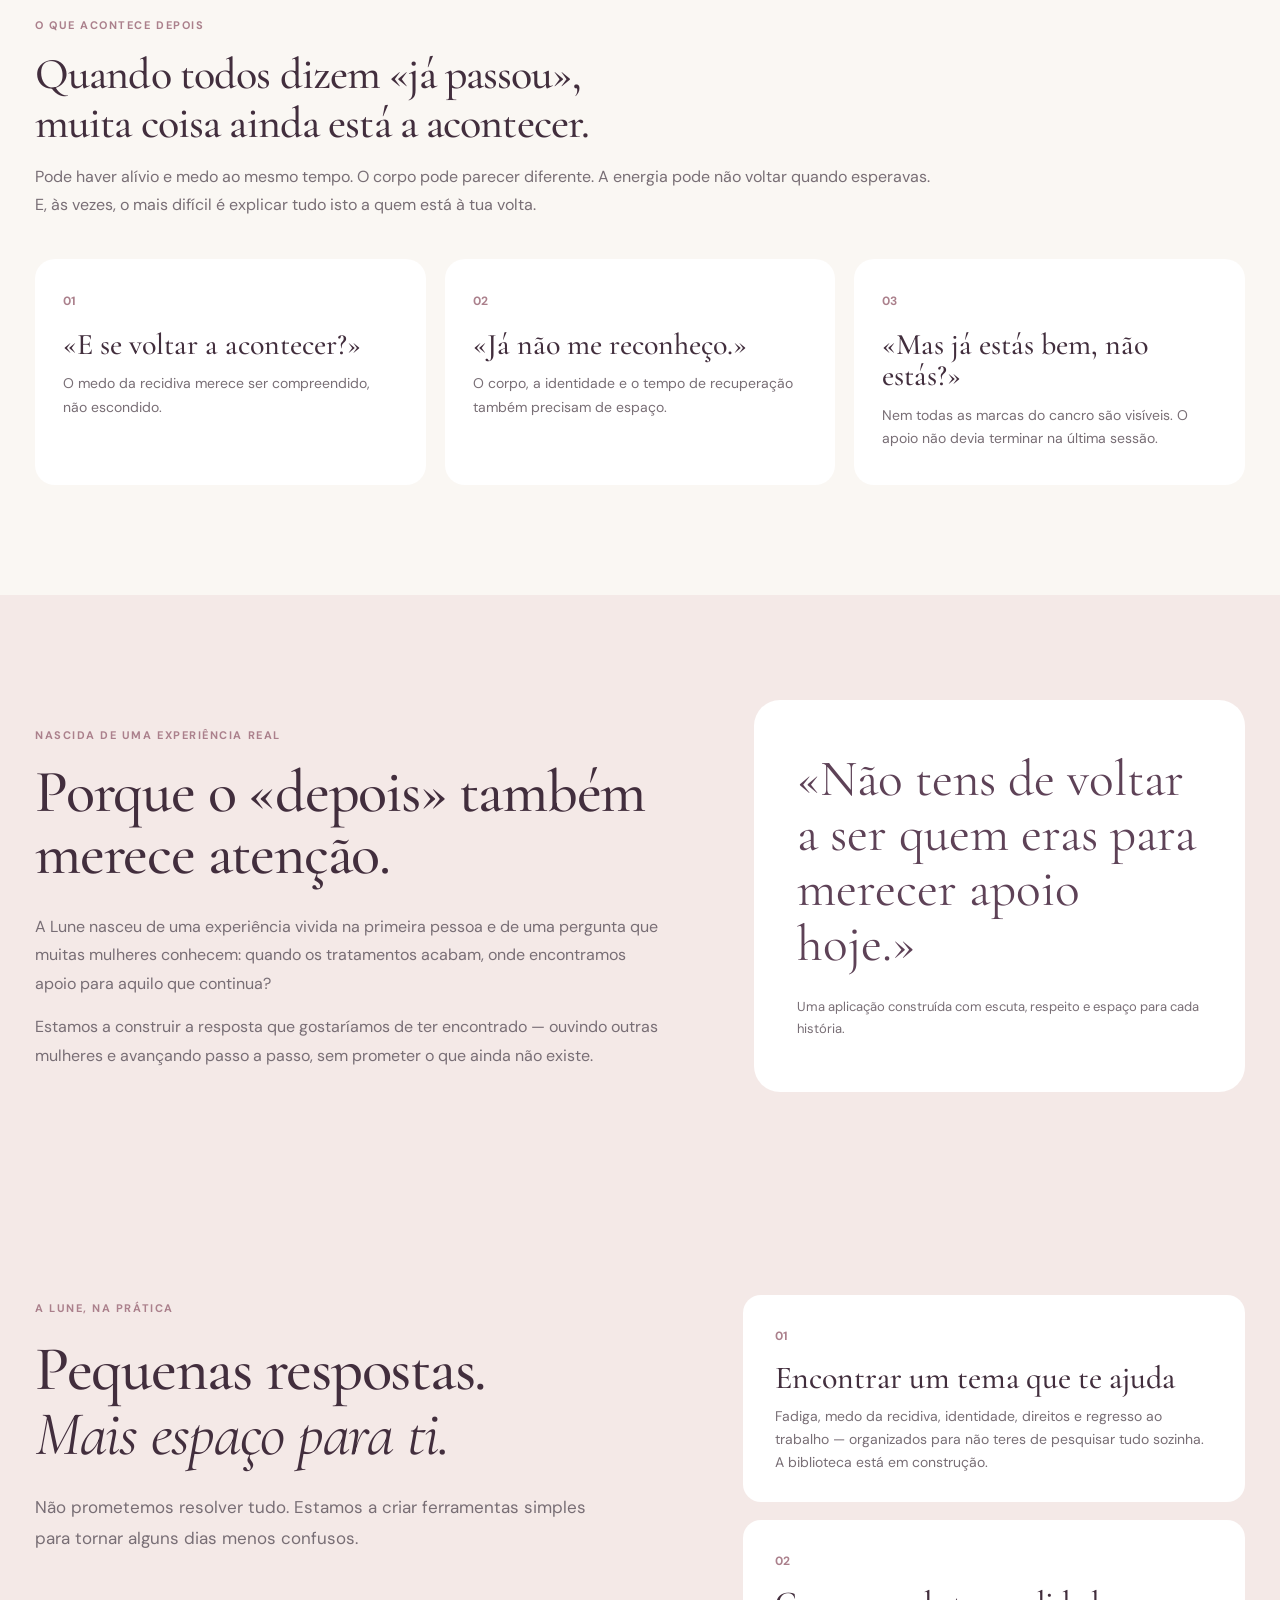
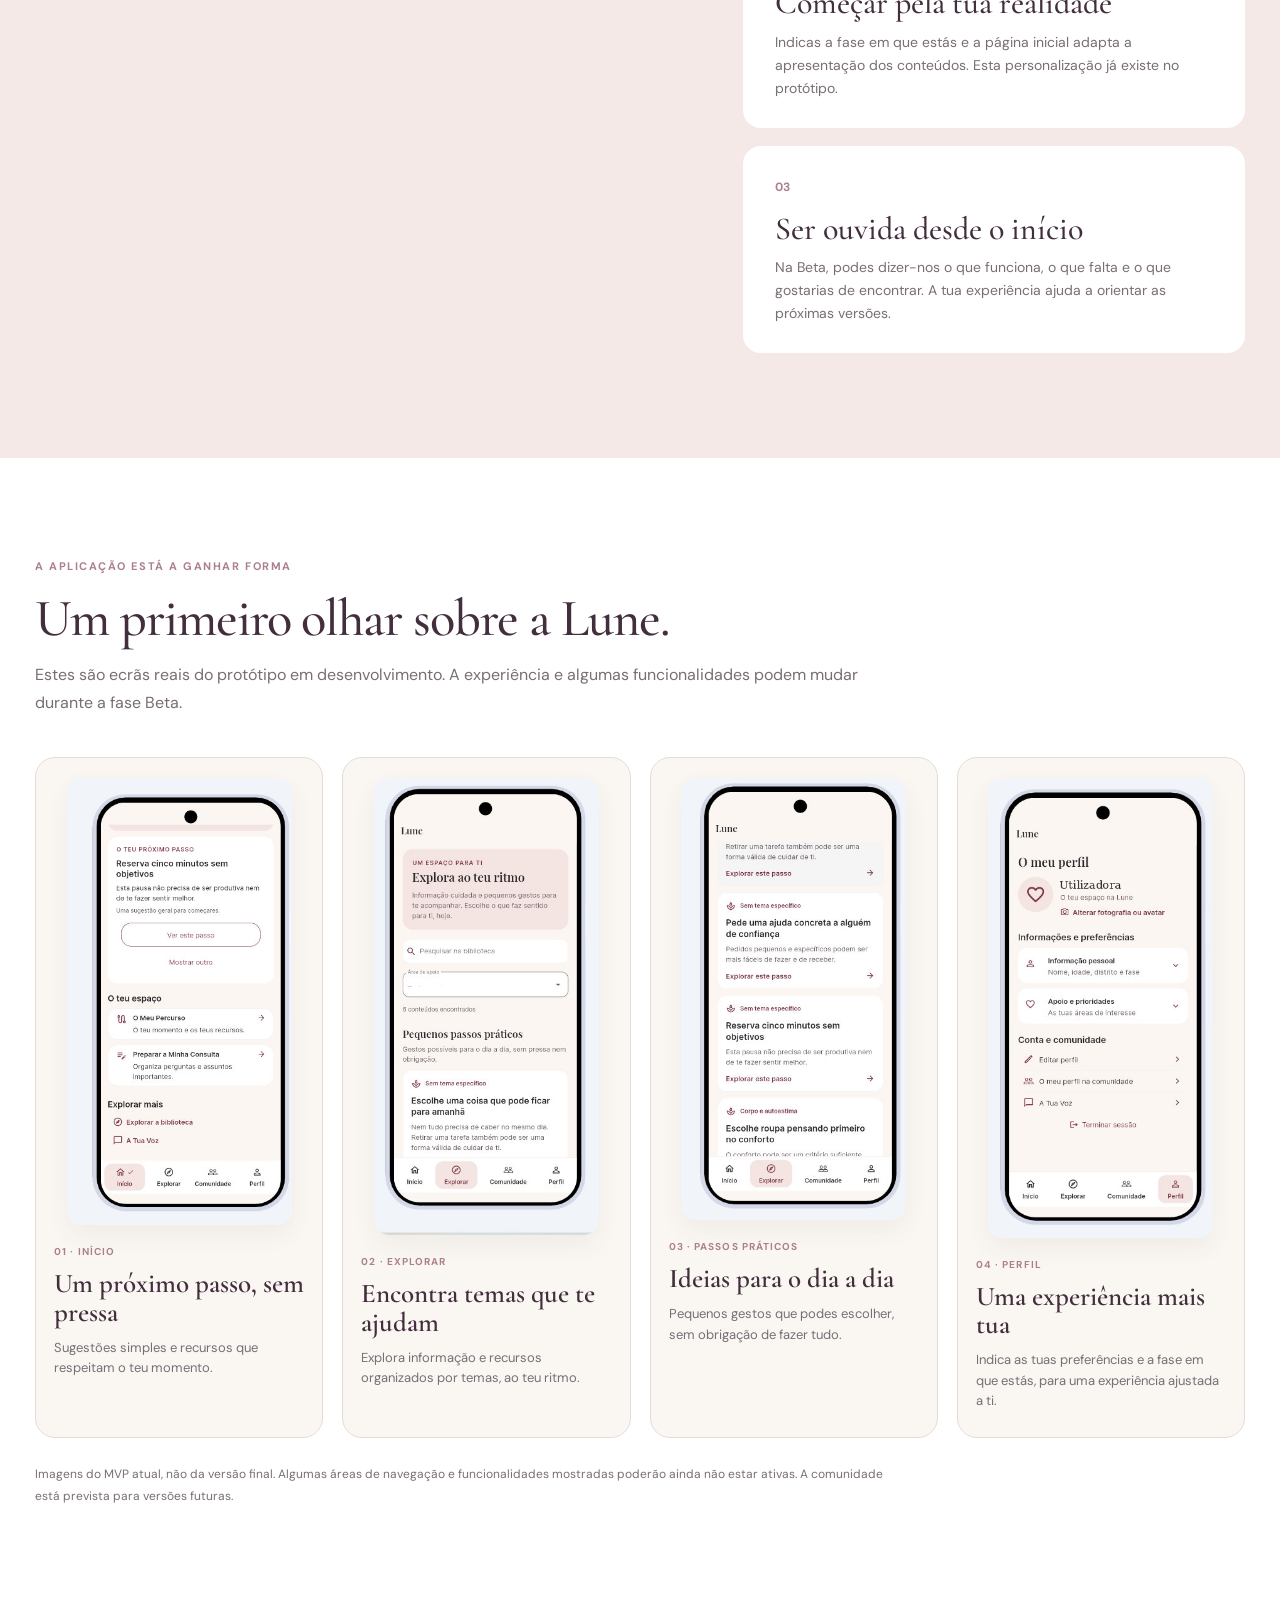
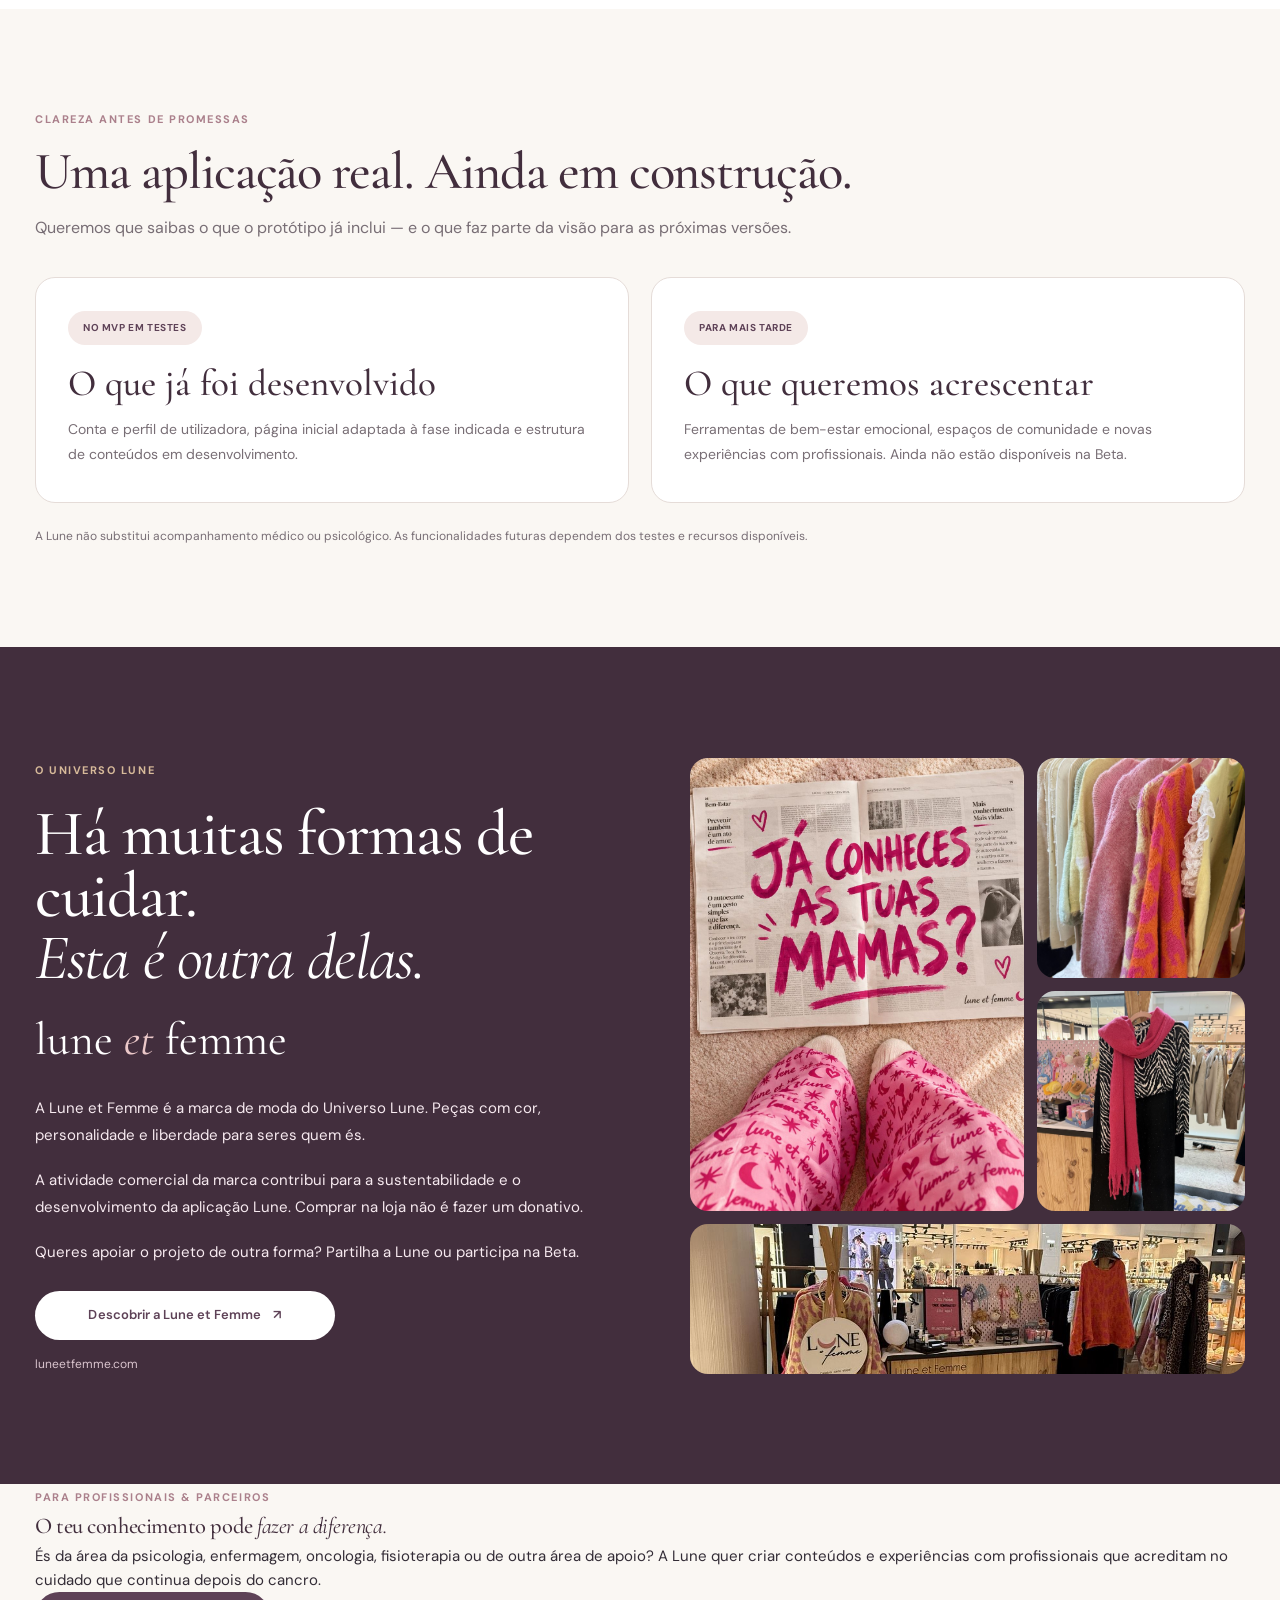
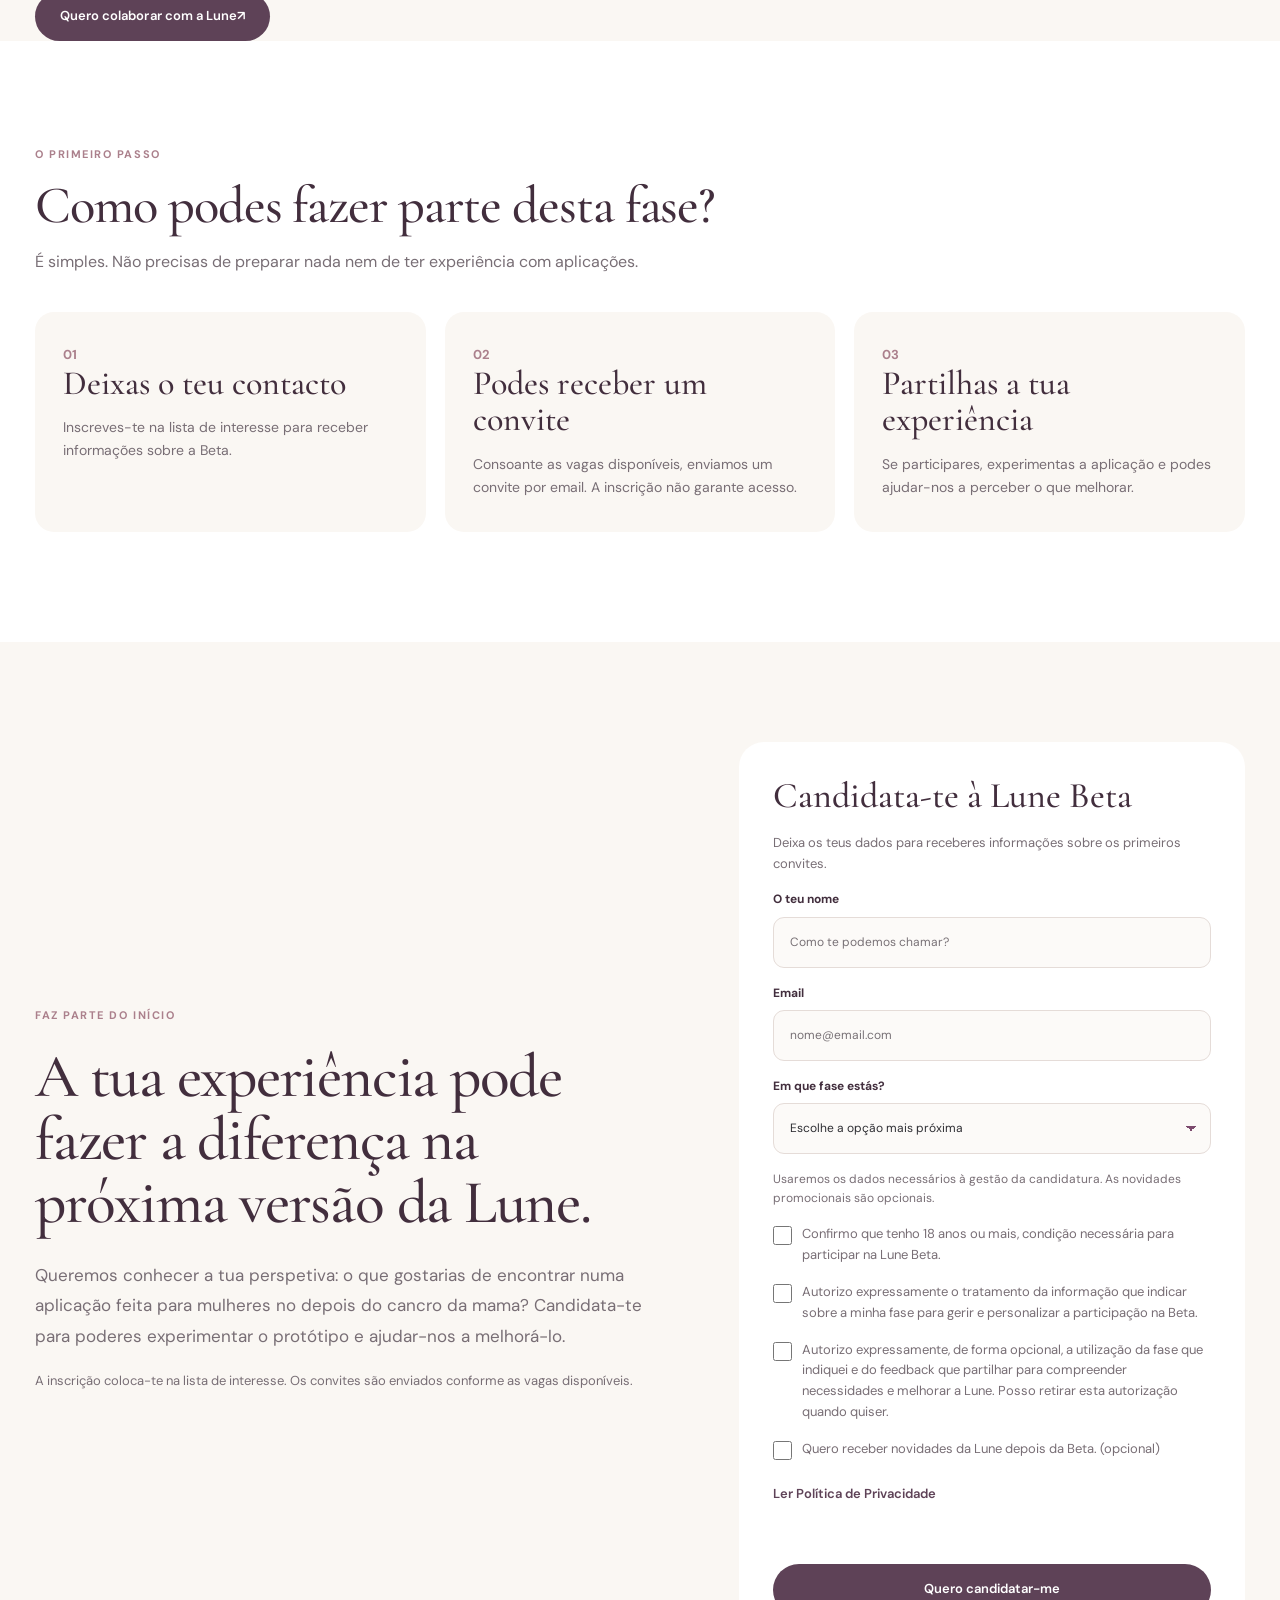
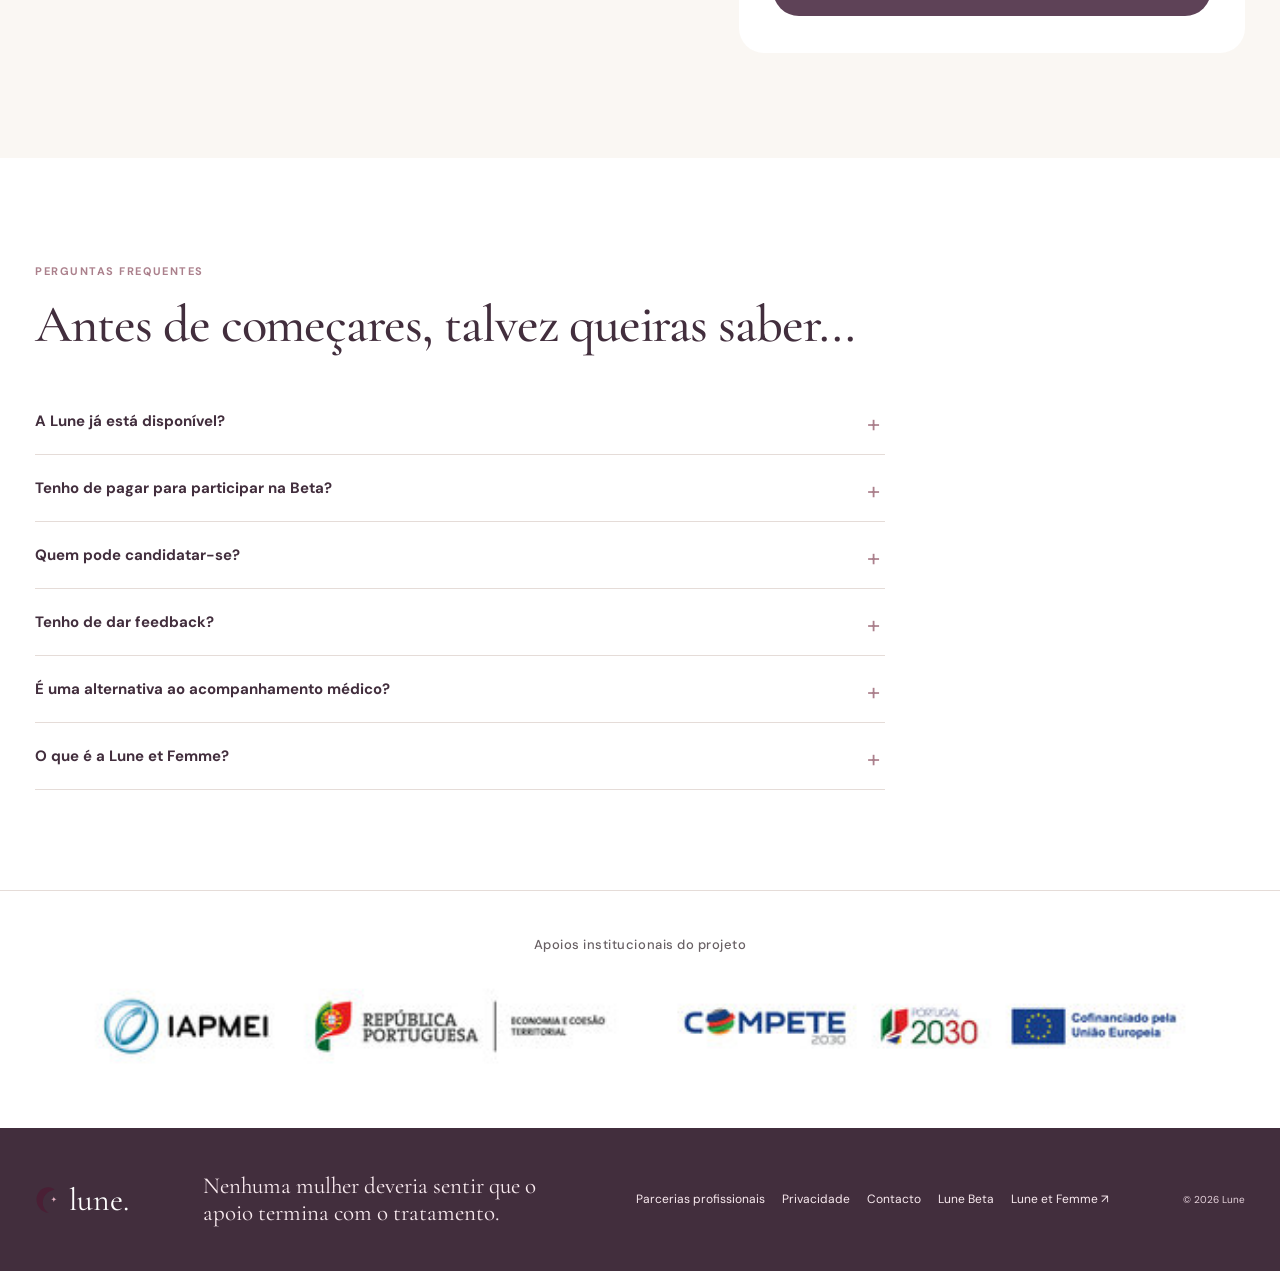
==== commit de1f9d34: "Promote professional collaboration call-to-action on Lune homepage and navigation" ====
--- a/public/index.html
+++ b/public/index.html
@@ -25,6 +25,7 @@
         <a href="#historia" data-scroll>A Lune</a>
         <a href="#beneficios" data-scroll>Como ajuda</a>
         <a href="#universo" data-scroll>Universo Lune</a>
+        <a href="/parcerias.html">Para profissionais</a>
         <a class="btn btn-primary nav-cta" href="#beta" data-scroll>Candidatar-me à Beta</a>
       </nav>
     </div>
@@ -171,6 +172,17 @@
             <img data-photo src="assets/femme-stand.jpg" alt="Stand da Lune et Femme num centro comercial, com peças de roupa expostas" loading="eager" decoding="async">
           </div>
         </div>
+      </div>
+    </section>
+
+    <section class="partner-invite" aria-labelledby="partner-invite-title">
+      <div class="wrap partner-invite-inner">
+        <div>
+          <span class="eyebrow">PARA PROFISSIONAIS &amp; PARCEIROS</span>
+          <h2 id="partner-invite-title">O teu conhecimento pode <em>fazer a diferença.</em></h2>
+          <p>És da área da psicologia, enfermagem, oncologia, fisioterapia ou de outra área de apoio? A Lune quer criar conteúdos e experiências com profissionais que acreditam no cuidado que continua depois do cancro.</p>
+        </div>
+        <a class="btn btn-primary" href="/parcerias.html">Quero colaborar com a Lune <span aria-hidden="true">↗</span></a>
       </div>
     </section>
 
@@ -247,11 +259,11 @@
     <div class="wrap footer-inner">
       <a class="footer-brand" href="#top"><img src="assets/logo-moon.svg" alt=""><span>lune.</span></a>
       <span>Nenhuma mulher deveria sentir que o apoio termina com o tratamento.</span>
-      <div class="footer-links"><a href="privacidade.html">Privacidade</a><a href="mailto:luneetfemme@gmail.com">Contacto</a><a href="#beta">Lune Beta</a><a href="https://luneetfemme.com" target="_blank" rel="noopener noreferrer">Lune et Femme ↗</a></div>
+      <div class="footer-links"><a href="/parcerias.html">Parcerias profissionais</a><a href="privacidade.html">Privacidade</a><a href="mailto:luneetfemme@gmail.com">Contacto</a><a href="#beta">Lune Beta</a><a href="https://luneetfemme.com" target="_blank" rel="noopener noreferrer">Lune et Femme ↗</a></div>
       <small>© 2026 Lune</small>
     </div>
   </footer>
-  <script src="app.js" defer></script>
+  <script src="app.js?v=20261030-beta6" defer></script>
   <script src="media.js" defer></script>
 </body>
 </html>
